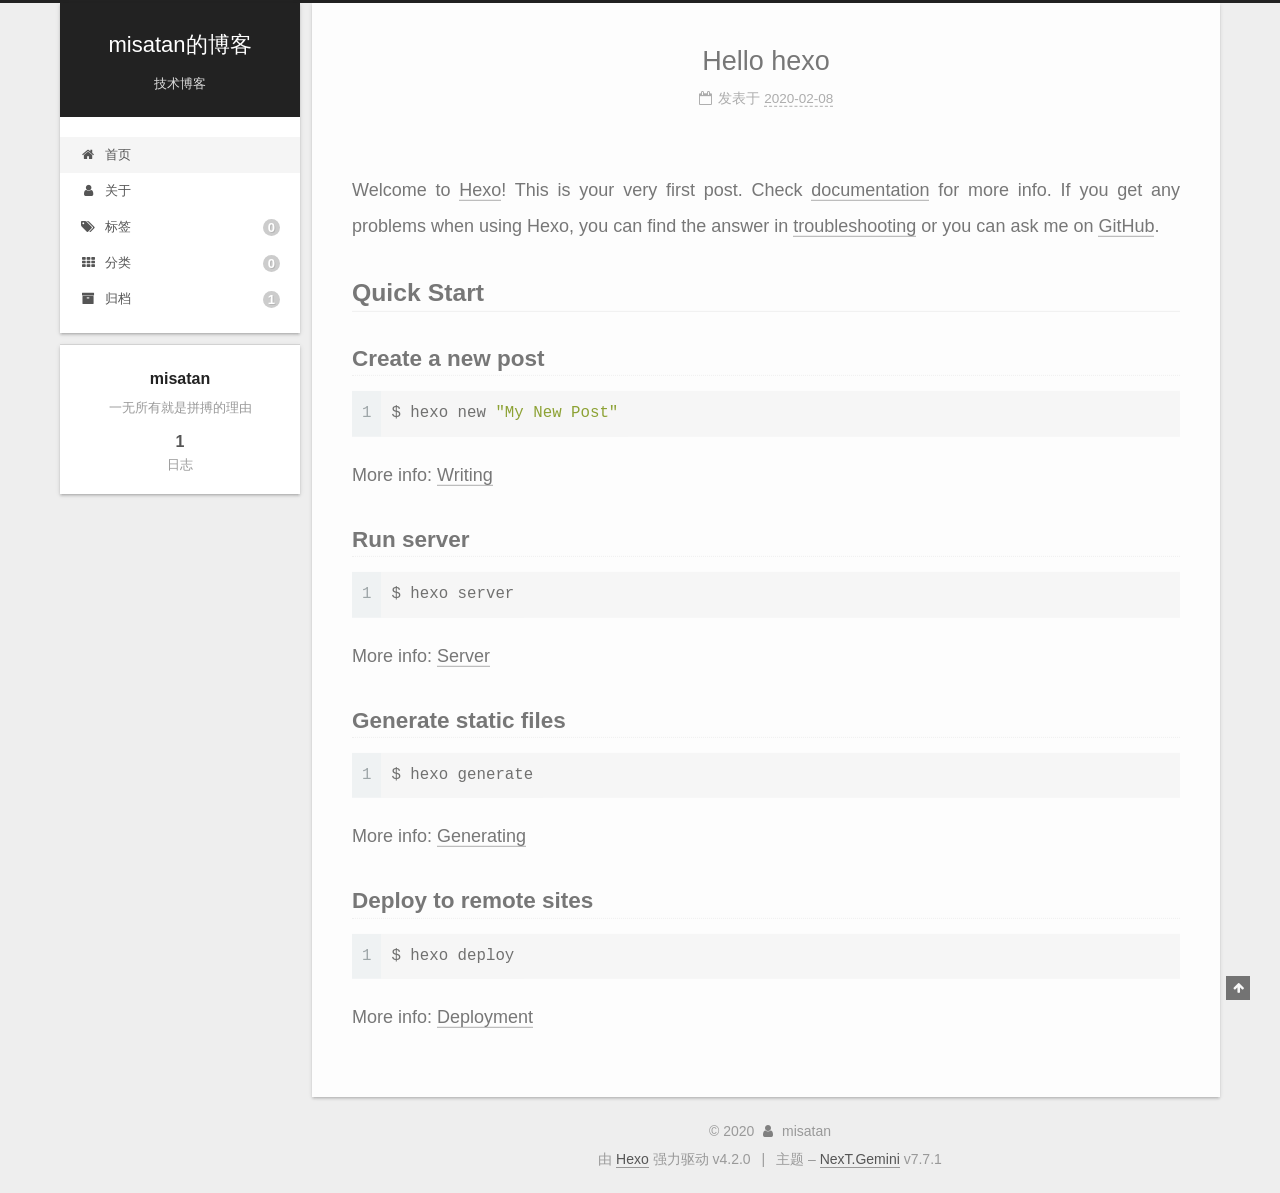
==== index.html @ db8bbcc1 "Site updated: 2020-02-09 14:34:31" ====
<!DOCTYPE html>
<html lang="zh-CN">
<head>
  <meta charset="UTF-8">
<meta name="viewport" content="width=device-width, initial-scale=1, maximum-scale=2">
<meta name="theme-color" content="#222">
<meta name="generator" content="Hexo 4.2.0">
  <link rel="apple-touch-icon" sizes="180x180" href="/images/128%C3%97128.png">
  <link rel="icon" type="image/png" sizes="32x32" href="/images/32x32.png">
  <link rel="icon" type="image/png" sizes="16x16" href="/images/16%C3%9716.png">
  <link rel="mask-icon" href="/images/logo2.svg" color="#222">

<link rel="stylesheet" href="/css/main.css">


<link rel="stylesheet" href="/lib/font-awesome/css/font-awesome.min.css">


<script id="hexo-configurations">
  var NexT = window.NexT || {};
  var CONFIG = {
    hostname: new URL('https://misatan.github.io.git').hostname,
    root: '/',
    scheme: 'Gemini',
    version: '7.7.1',
    exturl: false,
    sidebar: {"position":"left","display":"post","padding":18,"offset":12,"onmobile":false},
    copycode: {"enable":false,"show_result":false,"style":null},
    back2top: {"enable":true,"sidebar":false,"scrollpercent":false},
    bookmark: {"enable":false,"color":"#222","save":"auto"},
    fancybox: false,
    mediumzoom: false,
    lazyload: false,
    pangu: false,
    comments: {"style":"tabs","active":null,"storage":true,"lazyload":false,"nav":null},
    algolia: {
      appID: '',
      apiKey: '',
      indexName: '',
      hits: {"per_page":10},
      labels: {"input_placeholder":"Search for Posts","hits_empty":"We didn't find any results for the search: ${query}","hits_stats":"${hits} results found in ${time} ms"}
    },
    localsearch: {"enable":false,"trigger":"auto","top_n_per_article":1,"unescape":false,"preload":false},
    path: '',
    motion: {"enable":true,"async":false,"transition":{"post_block":"fadeIn","post_header":"slideDownIn","post_body":"slideDownIn","coll_header":"slideLeftIn","sidebar":"slideUpIn"}}
  };
</script>

  <meta name="description" content="一无所有就是拼搏的理由">
<meta property="og:type" content="website">
<meta property="og:title" content="misatan的博客">
<meta property="og:url" content="https://misatan.github.io.git/index.html">
<meta property="og:site_name" content="misatan的博客">
<meta property="og:description" content="一无所有就是拼搏的理由">
<meta property="og:locale" content="zh_CN">
<meta property="article:author" content="misatan">
<meta name="twitter:card" content="summary">

<link rel="canonical" href="https://misatan.github.io.git/">


<script id="page-configurations">
  // https://hexo.io/docs/variables.html
  CONFIG.page = {
    sidebar: "",
    isHome: true,
    isPost: false
  };
</script>

  <title>misatan的博客</title>
  






  <noscript>
  <style>
  .use-motion .brand,
  .use-motion .menu-item,
  .sidebar-inner,
  .use-motion .post-block,
  .use-motion .pagination,
  .use-motion .comments,
  .use-motion .post-header,
  .use-motion .post-body,
  .use-motion .collection-header { opacity: initial; }

  .use-motion .site-title,
  .use-motion .site-subtitle {
    opacity: initial;
    top: initial;
  }

  .use-motion .logo-line-before i { left: initial; }
  .use-motion .logo-line-after i { right: initial; }
  </style>
</noscript>

</head>

<body itemscope itemtype="http://schema.org/WebPage">
  <div class="container use-motion">
    <div class="headband"></div>

    <header class="header" itemscope itemtype="http://schema.org/WPHeader">
      <div class="header-inner"><div class="site-brand-container">
  <div class="site-meta">

    <div>
      <a href="/" class="brand" rel="start">
        <span class="logo-line-before"><i></i></span>
        <span class="site-title">misatan的博客</span>
        <span class="logo-line-after"><i></i></span>
      </a>
    </div>
        <p class="site-subtitle">技术博客</p>
  </div>

  <div class="site-nav-toggle">
    <div class="toggle" aria-label="切换导航栏">
      <span class="toggle-line toggle-line-first"></span>
      <span class="toggle-line toggle-line-middle"></span>
      <span class="toggle-line toggle-line-last"></span>
    </div>
  </div>
</div>


<nav class="site-nav">
  
  <ul id="menu" class="menu">
        <li class="menu-item menu-item-home">

    <a href="/" rel="section"><i class="fa fa-fw fa-home"></i>首页</a>

  </li>
        <li class="menu-item menu-item-about">

    <a href="/about/" rel="section"><i class="fa fa-fw fa-user"></i>关于</a>

  </li>
        <li class="menu-item menu-item-tags">

    <a href="/tags/" rel="section"><i class="fa fa-fw fa-tags"></i>标签<span class="badge">0</span></a>

  </li>
        <li class="menu-item menu-item-categories">

    <a href="/categories/" rel="section"><i class="fa fa-fw fa-th"></i>分类<span class="badge">0</span></a>

  </li>
        <li class="menu-item menu-item-archives">

    <a href="/archives/" rel="section"><i class="fa fa-fw fa-archive"></i>归档<span class="badge">1</span></a>

  </li>
  </ul>

</nav>
</div>
    </header>

    
  <div class="back-to-top">
    <i class="fa fa-arrow-up"></i>
    <span>0%</span>
  </div>


    <main class="main">
      <div class="main-inner">
        <div class="content-wrap">
          

          <div class="content">
            

  <div class="posts-expand">
        
  
  
  <article itemscope itemtype="http://schema.org/Article" class="post-block home" lang="zh-CN">
    <link itemprop="mainEntityOfPage" href="https://misatan.github.io.git/2020/02/08/hello-world/">

    <span hidden itemprop="author" itemscope itemtype="http://schema.org/Person">
      <meta itemprop="image" content="/images/avatar.gif">
      <meta itemprop="name" content="misatan">
      <meta itemprop="description" content="一无所有就是拼搏的理由">
    </span>

    <span hidden itemprop="publisher" itemscope itemtype="http://schema.org/Organization">
      <meta itemprop="name" content="misatan的博客">
    </span>
      <header class="post-header">
        <h1 class="post-title" itemprop="name headline">
          
            <a href="/2020/02/08/hello-world/" class="post-title-link" itemprop="url">Hello hexo</a>
        </h1>

        <div class="post-meta">
            <span class="post-meta-item">
              <span class="post-meta-item-icon">
                <i class="fa fa-calendar-o"></i>
              </span>
              <span class="post-meta-item-text">发表于</span>
              

              <time title="创建时间：2020-02-08 20:17:31 / 修改时间：20:29:58" itemprop="dateCreated datePublished" datetime="2020-02-08T20:17:31+08:00">2020-02-08</time>
            </span>

          

        </div>
      </header>

    
    
    
    <div class="post-body" itemprop="articleBody">

      
          <p>Welcome to <a href="https://hexo.io/" target="_blank" rel="noopener">Hexo</a>! This is your very first post. Check <a href="https://hexo.io/docs/" target="_blank" rel="noopener">documentation</a> for more info. If you get any problems when using Hexo, you can find the answer in <a href="https://hexo.io/docs/troubleshooting.html" target="_blank" rel="noopener">troubleshooting</a> or you can ask me on <a href="https://github.com/hexojs/hexo/issues" target="_blank" rel="noopener">GitHub</a>.</p>
<h2 id="Quick-Start"><a href="#Quick-Start" class="headerlink" title="Quick Start"></a>Quick Start</h2><h3 id="Create-a-new-post"><a href="#Create-a-new-post" class="headerlink" title="Create a new post"></a>Create a new post</h3><figure class="highlight bash"><table><tr><td class="gutter"><pre><span class="line">1</span><br></pre></td><td class="code"><pre><span class="line">$ hexo new <span class="string">"My New Post"</span></span><br></pre></td></tr></table></figure>

<p>More info: <a href="https://hexo.io/docs/writing.html" target="_blank" rel="noopener">Writing</a></p>
<h3 id="Run-server"><a href="#Run-server" class="headerlink" title="Run server"></a>Run server</h3><figure class="highlight bash"><table><tr><td class="gutter"><pre><span class="line">1</span><br></pre></td><td class="code"><pre><span class="line">$ hexo server</span><br></pre></td></tr></table></figure>

<p>More info: <a href="https://hexo.io/docs/server.html" target="_blank" rel="noopener">Server</a></p>
<h3 id="Generate-static-files"><a href="#Generate-static-files" class="headerlink" title="Generate static files"></a>Generate static files</h3><figure class="highlight bash"><table><tr><td class="gutter"><pre><span class="line">1</span><br></pre></td><td class="code"><pre><span class="line">$ hexo generate</span><br></pre></td></tr></table></figure>

<p>More info: <a href="https://hexo.io/docs/generating.html" target="_blank" rel="noopener">Generating</a></p>
<h3 id="Deploy-to-remote-sites"><a href="#Deploy-to-remote-sites" class="headerlink" title="Deploy to remote sites"></a>Deploy to remote sites</h3><figure class="highlight bash"><table><tr><td class="gutter"><pre><span class="line">1</span><br></pre></td><td class="code"><pre><span class="line">$ hexo deploy</span><br></pre></td></tr></table></figure>

<p>More info: <a href="https://hexo.io/docs/one-command-deployment.html" target="_blank" rel="noopener">Deployment</a></p>

      
    </div>

    
    
    
      <footer class="post-footer">
        <div class="post-eof"></div>
      </footer>
  </article>
  
  
  

  </div>

  



          </div>
          

<script>
  window.addEventListener('tabs:register', () => {
    let activeClass = CONFIG.comments.activeClass;
    if (CONFIG.comments.storage) {
      activeClass = localStorage.getItem('comments_active') || activeClass;
    }
    if (activeClass) {
      let activeTab = document.querySelector(`a[href="#comment-${activeClass}"]`);
      if (activeTab) {
        activeTab.click();
      }
    }
  });
  if (CONFIG.comments.storage) {
    window.addEventListener('tabs:click', event => {
      if (!event.target.matches('.tabs-comment .tab-content .tab-pane')) return;
      let commentClass = event.target.classList[1];
      localStorage.setItem('comments_active', commentClass);
    });
  }
</script>

        </div>
          
  
  <div class="toggle sidebar-toggle">
    <span class="toggle-line toggle-line-first"></span>
    <span class="toggle-line toggle-line-middle"></span>
    <span class="toggle-line toggle-line-last"></span>
  </div>

  <aside class="sidebar">
    <div class="sidebar-inner">

      <ul class="sidebar-nav motion-element">
        <li class="sidebar-nav-toc">
          文章目录
        </li>
        <li class="sidebar-nav-overview">
          站点概览
        </li>
      </ul>

      <!--noindex-->
      <div class="post-toc-wrap sidebar-panel">
      </div>
      <!--/noindex-->

      <div class="site-overview-wrap sidebar-panel">
        <div class="site-author motion-element" itemprop="author" itemscope itemtype="http://schema.org/Person">
  <p class="site-author-name" itemprop="name">misatan</p>
  <div class="site-description" itemprop="description">一无所有就是拼搏的理由</div>
</div>
<div class="site-state-wrap motion-element">
  <nav class="site-state">
      <div class="site-state-item site-state-posts">
          <a href="/archives/">
        
          <span class="site-state-item-count">1</span>
          <span class="site-state-item-name">日志</span>
        </a>
      </div>
  </nav>
</div>



      </div>

    </div>
  </aside>
  <div id="sidebar-dimmer"></div>


      </div>
    </main>

    <footer class="footer">
      <div class="footer-inner">
        

<div class="copyright">
  
  &copy; 
  <span itemprop="copyrightYear">2020</span>
  <span class="with-love">
    <i class="fa fa-user"></i>
  </span>
  <span class="author" itemprop="copyrightHolder">misatan</span>
</div>
  <div class="powered-by">由 <a href="https://hexo.io/" class="theme-link" rel="noopener" target="_blank">Hexo</a> 强力驱动 v4.2.0
  </div>
  <span class="post-meta-divider">|</span>
  <div class="theme-info">主题 – <a href="https://theme-next.org/" class="theme-link" rel="noopener" target="_blank">NexT.Gemini</a> v7.7.1
  </div>

        








      </div>
    </footer>
  </div>

  
  <script src="/lib/anime.min.js"></script>
  <script src="/lib/velocity/velocity.min.js"></script>
  <script src="/lib/velocity/velocity.ui.min.js"></script>

<script src="/js/utils.js"></script>

<script src="/js/motion.js"></script>


<script src="/js/schemes/pisces.js"></script>


<script src="/js/next-boot.js"></script>




  















  

  

  <script type="text/javascript" src="/js/love.js"></script>
</body>
</html>
---- css/main.css ----
html {
  line-height: 1.15; /* 1 */
  -webkit-text-size-adjust: 100%; /* 2 */
}
body {
  margin: 0;
}
main {
  display: block;
}
h1 {
  font-size: 2em;
  margin: 0.67em 0;
}
hr {
  box-sizing: content-box; /* 1 */
  height: 0; /* 1 */
  overflow: visible; /* 2 */
}
pre {
  font-family: monospace, monospace; /* 1 */
  font-size: 1em; /* 2 */
}
a {
  background: transparent;
}
abbr[title] {
  border-bottom: none; /* 1 */
  text-decoration: underline; /* 2 */
  text-decoration: underline dotted; /* 2 */
}
b,
strong {
  font-weight: bolder;
}
code,
kbd,
samp {
  font-family: monospace, monospace; /* 1 */
  font-size: 1em; /* 2 */
}
small {
  font-size: 80%;
}
sub,
sup {
  font-size: 75%;
  line-height: 0;
  position: relative;
  vertical-align: baseline;
}
sub {
  bottom: -0.25em;
}
sup {
  top: -0.5em;
}
img {
  border-style: none;
}
button,
input,
optgroup,
select,
textarea {
  font-family: inherit; /* 1 */
  font-size: 100%; /* 1 */
  line-height: 1.15; /* 1 */
  margin: 0; /* 2 */
}
button,
input {
/* 1 */
  overflow: visible;
}
button,
select {
/* 1 */
  text-transform: none;
}
button,
[type='button'],
[type='reset'],
[type='submit'] {
  -webkit-appearance: button;
}
button::-moz-focus-inner,
[type='button']::-moz-focus-inner,
[type='reset']::-moz-focus-inner,
[type='submit']::-moz-focus-inner {
  border-style: none;
  padding: 0;
}
button:-moz-focusring,
[type='button']:-moz-focusring,
[type='reset']:-moz-focusring,
[type='submit']:-moz-focusring {
  outline: 1px dotted ButtonText;
}
fieldset {
  padding: 0.35em 0.75em 0.625em;
}
legend {
  box-sizing: border-box; /* 1 */
  color: inherit; /* 2 */
  display: table; /* 1 */
  max-width: 100%; /* 1 */
  padding: 0; /* 3 */
  white-space: normal; /* 1 */
}
progress {
  vertical-align: baseline;
}
textarea {
  overflow: auto;
}
[type='checkbox'],
[type='radio'] {
  box-sizing: border-box; /* 1 */
  padding: 0; /* 2 */
}
[type='number']::-webkit-inner-spin-button,
[type='number']::-webkit-outer-spin-button {
  height: auto;
}
[type='search'] {
  outline-offset: -2px; /* 2 */
  -webkit-appearance: textfield; /* 1 */
}
[type='search']::-webkit-search-decoration {
  -webkit-appearance: none;
}
::-webkit-file-upload-button {
  font: inherit; /* 2 */
  -webkit-appearance: button; /* 1 */
}
details {
  display: block;
}
summary {
  display: list-item;
}
template {
  display: none;
}
[hidden] {
  display: none;
}
::selection {
  background: #262a30;
  color: #fff;
}
html,
body {
  height: 100%;
}
body {
  background: #eee;
  color: #555;
  font-family: 'Lato', "PingFang SC", "Microsoft YaHei", sans-serif;
  font-size: 1em;
  line-height: 2;
}
@media (max-width: 991px) {
  body {
    padding-left: 0 !important;
    padding-right: 0 !important;
  }
}
h1,
h2,
h3,
h4,
h5,
h6 {
  font-family: 'Lato', "PingFang SC", "Microsoft YaHei", sans-serif;
  font-weight: bold;
  line-height: 1.5;
  margin: 20px 0 15px;
}
h1 {
  font-size: 1.5em;
}
h2 {
  font-size: 1.375em;
}
h3 {
  font-size: 1.25em;
}
h4 {
  font-size: 1.125em;
}
h5 {
  font-size: 1em;
}
h6 {
  font-size: 0.875em;
}
p {
  margin: 0 0 20px 0;
}
a,
span.exturl {
  border-bottom: 1px solid #999;
  color: #555;
  outline: 0;
  text-decoration: none;
  overflow-wrap: break-word;
  word-wrap: break-word;
  cursor: pointer;
}
a:hover,
span.exturl:hover {
  border-bottom-color: #222;
  color: #222;
}
iframe,
img,
video {
  display: block;
  margin-left: auto;
  margin-right: auto;
  max-width: 100%;
}
hr {
  background-color: #ddd;
  background-image: repeating-linear-gradient(-45deg, #fff, #fff 4px, transparent 4px, transparent 8px);
  border: 0;
  height: 3px;
  margin: 40px 0;
}
blockquote {
  border-left: 4px solid #ddd;
  color: #666;
  margin: 0;
  padding: 0 15px;
}
blockquote cite::before {
  content: '-';
  padding: 0 5px;
}
dt {
  font-weight: 700;
}
dd {
  margin: 0;
  padding: 0;
}
kbd {
  background-color: #f5f5f5;
  background-image: linear-gradient(#eee, #fff, #eee);
  border: 1px solid #ccc;
  border-radius: 0.2em;
  box-shadow: 0.1em 0.1em 0.2em rgba(0,0,0,0.1);
  font-family: inherit;
  padding: 0.1em 0.3em;
  white-space: nowrap;
}
.table-container {
  overflow: auto;
}
table {
  border-collapse: collapse;
  border-spacing: 0;
  font-size: 0.875em;
  margin: 0 0 20px 0;
  width: 100%;
}
tbody tr:nth-of-type(odd) {
  background: #f9f9f9;
}
tbody tr:hover {
  background: #f5f5f5;
}
caption,
th,
td {
  font-weight: normal;
  padding: 8px;
  text-align: left;
  vertical-align: middle;
}
th,
td {
  border: 1px solid #ddd;
  border-bottom: 3px solid #ddd;
}
th {
  font-weight: 700;
  padding-bottom: 10px;
}
td {
  border-bottom-width: 1px;
}
.btn {
  background: #fff;
  border: 2px solid #555;
  border-radius: 2px;
  color: #555;
  display: inline-block;
  font-size: 0.875em;
  line-height: 2;
  padding: 0 20px;
  text-decoration: none;
  transition-property: background-color;
  transition-delay: 0s;
  transition-duration: 0.2s;
  transition-timing-function: ease-in-out;
}
.btn:hover {
  background: #222;
  border-color: #222;
  color: #fff;
}
.btn + .btn {
  margin: 0 0 8px 8px;
}
.btn .fa-fw {
  text-align: left;
  width: 1.285714285714286em;
}
.toggle {
  line-height: 0;
}
.toggle .toggle-line {
  background: #fff;
  display: inline-block;
  height: 2px;
  left: 0;
  position: relative;
  top: 0;
  transition: all 0.4s;
  vertical-align: top;
  width: 100%;
}
.toggle .toggle-line:not(:first-child) {
  margin-top: 3px;
}
.toggle.toggle-arrow .toggle-line-first {
  left: 50%;
  top: 2px;
  transform: rotate(45deg);
  width: 50%;
}
.toggle.toggle-arrow .toggle-line-middle {
  left: 2px;
  width: 90%;
}
.toggle.toggle-arrow .toggle-line-last {
  left: 50%;
  top: -2px;
  transform: rotate(-45deg);
  width: 50%;
}
.toggle.toggle-close .toggle-line-first {
  transform: rotate(-45deg);
  top: 5px;
}
.toggle.toggle-close .toggle-line-middle {
  opacity: 0;
}
.toggle.toggle-close .toggle-line-last {
  transform: rotate(45deg);
  top: -5px;
}
.highlight,
pre {
  background: #f7f7f7;
  color: #4d4d4c;
  line-height: 1.6;
  margin: 0 auto 20px;
}
pre,
code {
  font-family: consolas, Menlo, monospace, "PingFang SC", "Microsoft YaHei";
}
code {
  background: #eee;
  border-radius: 3px;
  color: #555;
  padding: 2px 4px;
  overflow-wrap: break-word;
  word-wrap: break-word;
}
.highlight *::selection {
  background: #d6d6d6;
}
.highlight pre {
  border: 0;
  margin: 0;
  padding: 10px 0;
}
.highlight table {
  border: 0;
  margin: 0;
  width: auto;
}
.highlight td {
  border: 0;
  padding: 0;
}
.highlight figcaption {
  background: #eee;
  color: #4d4d4c;
  font-size: 0.875em;
  line-height: 1.2;
  padding: 0.5em;
}
.highlight figcaption::before,
.highlight figcaption::after {
  content: ' ';
  display: table;
}
.highlight figcaption::after {
  clear: both;
}
.highlight figcaption a {
  color: #4d4d4c;
  float: right;
}
.highlight figcaption a:hover {
  border-bottom-color: #4d4d4c;
}
.highlight .gutter {
  -moz-user-select: none;
  -ms-user-select: none;
  -webkit-user-select: none;
  user-select: none;
}
.highlight .gutter pre {
  background: #eff2f3;
  color: #869194;
  padding-left: 10px;
  padding-right: 10px;
  text-align: right;
}
.highlight .code pre {
  background: #f7f7f7;
  padding-left: 10px;
  width: 100%;
}
.gist table {
  width: auto;
}
.gist table td {
  border: 0;
}
pre {
  overflow: auto;
  padding: 10px;
}
pre code {
  background: none;
  color: #4d4d4c;
  font-size: 0.875em;
  padding: 0;
  text-shadow: none;
}
pre .deletion {
  background: #fdd;
}
pre .addition {
  background: #dfd;
}
pre .meta {
  color: #eab700;
  -moz-user-select: none;
  -ms-user-select: none;
  -webkit-user-select: none;
  user-select: none;
}
pre .comment {
  color: #8e908c;
}
pre .variable,
pre .attribute,
pre .tag,
pre .name,
pre .regexp,
pre .ruby .constant,
pre .xml .tag .title,
pre .xml .pi,
pre .xml .doctype,
pre .html .doctype,
pre .css .id,
pre .css .class,
pre .css .pseudo {
  color: #c82829;
}
pre .number,
pre .preprocessor,
pre .built_in,
pre .builtin-name,
pre .literal,
pre .params,
pre .constant,
pre .command {
  color: #f5871f;
}
pre .ruby .class .title,
pre .css .rules .attribute,
pre .string,
pre .symbol,
pre .value,
pre .inheritance,
pre .header,
pre .ruby .symbol,
pre .xml .cdata,
pre .special,
pre .formula {
  color: #718c00;
}
pre .title,
pre .css .hexcolor {
  color: #3e999f;
}
pre .function,
pre .python .decorator,
pre .python .title,
pre .ruby .function .title,
pre .ruby .title .keyword,
pre .perl .sub,
pre .javascript .title,
pre .coffeescript .title {
  color: #4271ae;
}
pre .keyword,
pre .javascript .function {
  color: #8959a8;
}
.blockquote-center {
  border-left: none;
  margin: 40px 0;
  padding: 0;
  position: relative;
  text-align: center;
}
.blockquote-center::before,
.blockquote-center::after {
  background-repeat: no-repeat;
  background-size: 22px 22px;
  content: ' ';
  display: block;
  height: 24px;
  opacity: 0.2;
  position: absolute;
  width: 100%;
}
.blockquote-center::before {
  background-image: url("../images/quote-l.svg");
  background-position: 0 -6px;
  border-top: 1px solid #ccc;
  top: -20px;
}
.blockquote-center::after {
  background-image: url("../images/quote-r.svg");
  background-position: 100% 8px;
  border-bottom: 1px solid #ccc;
  bottom: -20px;
}
.blockquote-center p,
.blockquote-center div {
  text-align: center;
}
.post-body .group-picture img {
  margin: 0 auto;
  padding: 0 3px;
}
.group-picture-row {
  margin-bottom: 6px;
  overflow: hidden;
}
.group-picture-column {
  float: left;
  margin-bottom: 10px;
}
.post-body .label {
  display: inline;
  padding: 0 2px;
}
.post-body .label.default {
  background: #f0f0f0;
}
.post-body .label.primary {
  background: #efe6f7;
}
.post-body .label.info {
  background: #e5f2f8;
}
.post-body .label.success {
  background: #e7f4e9;
}
.post-body .label.warning {
  background: #fcf6e1;
}
.post-body .label.danger {
  background: #fae8eb;
}
.post-body .tabs {
  margin-bottom: 20px;
}
.post-body .tabs,
.tabs-comment {
  display: block;
  padding-top: 10px;
  position: relative;
}
.post-body .tabs ul.nav-tabs,
.tabs-comment ul.nav-tabs {
  display: flex;
  flex-wrap: wrap;
  margin: 0;
  margin-bottom: -1px;
  padding: 0;
}
@media (max-width: 413px) {
  .post-body .tabs ul.nav-tabs,
  .tabs-comment ul.nav-tabs {
    display: block;
    margin-bottom: 5px;
  }
}
.post-body .tabs ul.nav-tabs li.tab,
.tabs-comment ul.nav-tabs li.tab {
  background: #fff;
  border-bottom: 1px solid #ddd;
  border-left: 1px solid transparent;
  border-right: 1px solid transparent;
  border-top: 3px solid transparent;
  flex-grow: 1;
  list-style-type: none;
  border-radius: 0 0 0 0;
}
@media (max-width: 413px) {
  .post-body .tabs ul.nav-tabs li.tab,
  .tabs-comment ul.nav-tabs li.tab {
    border-bottom: 1px solid transparent;
    border-left: 3px solid transparent;
    border-right: 1px solid transparent;
    border-top: 1px solid transparent;
  }
}
@media (max-width: 413px) {
  .post-body .tabs ul.nav-tabs li.tab,
  .tabs-comment ul.nav-tabs li.tab {
    border-radius: 0;
  }
}
.post-body .tabs ul.nav-tabs li.tab a,
.tabs-comment ul.nav-tabs li.tab a {
  border-bottom: initial;
  display: block;
  line-height: 1.8;
  outline: 0;
  padding: 0.25em 0.75em;
  text-align: center;
  transition-delay: 0s;
  transition-duration: 0.2s;
  transition-timing-function: ease-out;
}
.post-body .tabs ul.nav-tabs li.tab a i,
.tabs-comment ul.nav-tabs li.tab a i {
  width: 1.285714285714286em;
}
.post-body .tabs ul.nav-tabs li.tab.active,
.tabs-comment ul.nav-tabs li.tab.active {
  border-bottom: 1px solid transparent;
  border-left: 1px solid #ddd;
  border-right: 1px solid #ddd;
  border-top: 3px solid #fc6423;
}
@media (max-width: 413px) {
  .post-body .tabs ul.nav-tabs li.tab.active,
  .tabs-comment ul.nav-tabs li.tab.active {
    border-bottom: 1px solid #ddd;
    border-left: 3px solid #fc6423;
    border-right: 1px solid #ddd;
    border-top: 1px solid #ddd;
  }
}
.post-body .tabs ul.nav-tabs li.tab.active a,
.tabs-comment ul.nav-tabs li.tab.active a {
  color: #555;
  cursor: default;
}
.post-body .tabs .tab-content .tab-pane,
.tabs-comment .tab-content .tab-pane {
  border: 1px solid #ddd;
  padding: 20px 20px 0 20px;
  border-radius: 0;
}
.post-body .tabs .tab-content .tab-pane:not(.active),
.tabs-comment .tab-content .tab-pane:not(.active) {
  display: none;
}
.post-body .tabs .tab-content .tab-pane.active,
.tabs-comment .tab-content .tab-pane.active {
  display: block;
}
.post-body .tabs .tab-content .tab-pane.active:nth-of-type(1),
.tabs-comment .tab-content .tab-pane.active:nth-of-type(1) {
  border-radius: 0 0 0 0;
}
@media (max-width: 413px) {
  .post-body .tabs .tab-content .tab-pane.active:nth-of-type(1),
  .tabs-comment .tab-content .tab-pane.active:nth-of-type(1) {
    border-radius: 0;
  }
}
.post-body .note {
  border-radius: 3px;
  margin-bottom: 20px;
  padding: 15px;
  position: relative;
  border: 1px solid #eee;
  border-left-width: 5px;
}
.post-body .note h2,
.post-body .note h3,
.post-body .note h4,
.post-body .note h5,
.post-body .note h6 {
  margin-top: 0;
  border-bottom: initial;
  margin-bottom: 0;
  padding-top: 0;
}
.post-body .note p:first-child,
.post-body .note ul:first-child,
.post-body .note ol:first-child,
.post-body .note table:first-child,
.post-body .note pre:first-child,
.post-body .note blockquote:first-child,
.post-body .note img:first-child {
  margin-top: 0;
}
.post-body .note p:last-child,
.post-body .note ul:last-child,
.post-body .note ol:last-child,
.post-body .note table:last-child,
.post-body .note pre:last-child,
.post-body .note blockquote:last-child,
.post-body .note img:last-child {
  margin-bottom: 0;
}
.post-body .note.default {
  border-left-color: #777;
}
.post-body .note.default h2,
.post-body .note.default h3,
.post-body .note.default h4,
.post-body .note.default h5,
.post-body .note.default h6 {
  color: #777;
}
.post-body .note.primary {
  border-left-color: #6f42c1;
}
.post-body .note.primary h2,
.post-body .note.primary h3,
.post-body .note.primary h4,
.post-body .note.primary h5,
.post-body .note.primary h6 {
  color: #6f42c1;
}
.post-body .note.info {
  border-left-color: #428bca;
}
.post-body .note.info h2,
.post-body .note.info h3,
.post-body .note.info h4,
.post-body .note.info h5,
.post-body .note.info h6 {
  color: #428bca;
}
.post-body .note.success {
  border-left-color: #5cb85c;
}
.post-body .note.success h2,
.post-body .note.success h3,
.post-body .note.success h4,
.post-body .note.success h5,
.post-body .note.success h6 {
  color: #5cb85c;
}
.post-body .note.warning {
  border-left-color: #f0ad4e;
}
.post-body .note.warning h2,
.post-body .note.warning h3,
.post-body .note.warning h4,
.post-body .note.warning h5,
.post-body .note.warning h6 {
  color: #f0ad4e;
}
.post-body .note.danger {
  border-left-color: #d9534f;
}
.post-body .note.danger h2,
.post-body .note.danger h3,
.post-body .note.danger h4,
.post-body .note.danger h5,
.post-body .note.danger h6 {
  color: #d9534f;
}
.pagination .prev,
.pagination .next,
.pagination .page-number,
.pagination .space {
  display: inline-block;
  margin: 0 10px;
  padding: 0 11px;
  position: relative;
  top: -1px;
}
@media (max-width: 767px) {
  .pagination .prev,
  .pagination .next,
  .pagination .page-number,
  .pagination .space {
    margin: 0 5px;
  }
}
.pagination {
  border-top: 1px solid #eee;
  margin: 120px 0 0;
  text-align: center;
}
.pagination .prev,
.pagination .next,
.pagination .page-number {
  border-bottom: 0;
  border-top: 1px solid #eee;
  transition-property: border-color;
  transition-delay: 0s;
  transition-duration: 0.2s;
  transition-timing-function: ease-in-out;
}
.pagination .prev:hover,
.pagination .next:hover,
.pagination .page-number:hover {
  border-top-color: #222;
}
.pagination .space {
  margin: 0;
  padding: 0;
}
.pagination .prev {
  margin-left: 0;
}
.pagination .next {
  margin-right: 0;
}
.pagination .page-number.current {
  background: #ccc;
  border-top-color: #ccc;
  color: #fff;
}
@media (max-width: 767px) {
  .pagination {
    border-top: none;
  }
  .pagination .prev,
  .pagination .next,
  .pagination .page-number {
    border-bottom: 1px solid #eee;
    border-top: 0;
    margin-bottom: 10px;
    padding: 0 10px;
  }
  .pagination .prev:hover,
  .pagination .next:hover,
  .pagination .page-number:hover {
    border-bottom-color: #222;
  }
}
.comments {
  margin: 60px 20px 0;
  overflow: hidden;
}
.comment-button-group {
  display: flex;
  flex-wrap: wrap-reverse;
  justify-content: center;
  margin: 1em 0;
}
.comment-button-group .comment-button {
  margin: 0.1em 0.2em;
}
.comment-button-group .comment-button.active {
  background: #222;
  border-color: #222;
  color: #fff;
}
.comment-position {
  display: none;
}
.comment-position.active {
  display: block;
}
.tabs-comment {
  background: #fff;
  margin-top: 4em;
  padding-top: 0;
}
.tabs-comment .comments {
  border: 0;
  box-shadow: none;
  margin-top: 0;
  padding-top: 0;
}
.container {
  min-height: 100%;
  position: relative;
}
.main-inner {
  margin: 0 auto;
  width: calc(100% - 20px);
}
@media (min-width: 1200px) {
  .main-inner {
    width: 1160px;
  }
}
@media (min-width: 1600px) {
  .main-inner {
    width: 73%;
  }
}
.header {
  background: transparent;
}
.header-inner {
  margin: 0 auto;
  position: relative;
  width: calc(100% - 20px);
}
@media (min-width: 1200px) {
  .header-inner {
    width: 1160px;
  }
}
@media (min-width: 1600px) {
  .header-inner {
    width: 73%;
  }
}
.headband {
  background: #222;
  height: 3px;
}
.site-meta {
  margin: 0;
  text-align: center;
}
@media (max-width: 767px) {
  .site-meta {
    text-align: center;
  }
}
.brand {
  background: #222;
  border-bottom: none;
  color: #fff;
  display: inline-block;
  line-height: 1.375em;
  padding: 0 40px;
  position: relative;
}
.brand:hover {
  color: #fff;
}
.site-title {
  display: inline-block;
  font-family: 'Lato', "PingFang SC", "Microsoft YaHei", sans-serif;
  font-size: 1.375em;
  font-weight: normal;
  line-height: 1.5;
  vertical-align: top;
}
.site-subtitle {
  color: #ddd;
  font-size: 0.8125em;
  margin-top: 10px;
}
.use-motion .brand {
  opacity: 0;
}
.use-motion .site-title,
.use-motion .site-subtitle,
.use-motion .custom-logo-image {
  opacity: 0;
  position: relative;
  top: -10px;
}
.site-nav-toggle {
  display: none;
  left: 10px;
  position: absolute;
}
@media (max-width: 767px) {
  .site-nav-toggle {
    display: block;
  }
}
.site-nav-toggle .toggle {
  background: transparent;
  border: 0;
  margin-top: 2px;
  padding: 10px;
  width: 22px;
}
.site-nav-toggle .toggle .toggle-line {
  background: #555;
  border-radius: 1px;
}
.site-nav {
  display: block;
}
@media (max-width: 767px) {
  .site-nav {
    clear: both;
    display: none;
  }
}
.site-nav.site-nav-on {
  display: block;
}
.menu {
  margin-top: 20px;
  padding-left: 0;
  text-align: center;
}
.menu-item {
  display: inline-block;
  list-style: none;
  margin: 0 10px;
}
@media (max-width: 767px) {
  .menu-item {
    margin-top: 10px;
  }
}
.menu-item a,
.menu-item span.exturl {
  border-bottom: 0;
  display: block;
  font-size: 0.8125em;
  transition-property: border-color;
  transition-delay: 0s;
  transition-duration: 0.2s;
  transition-timing-function: ease-in-out;
}
@media (hover: none) {
  .menu-item a:hover,
  .menu-item span.exturl:hover {
    border-bottom-color: transparent !important;
  }
}
.menu-item .fa {
  margin-right: 8px;
}
.menu-item .badge {
  display: inline-block;
  font-weight: 700;
  line-height: 1;
  margin-left: 0.35em;
  margin-top: 0.35em;
  text-align: center;
  white-space: nowrap;
}
@media (max-width: 767px) {
  .menu-item .badge {
    float: right;
    margin-left: 0;
  }
}
.use-motion .menu-item {
  opacity: 0;
}
.sidebar {
  background: #222;
  bottom: 0;
  box-shadow: inset 0 2px 6px #000;
  position: fixed;
  top: 0;
}
.sidebar a,
.sidebar span.exturl {
  border-bottom-color: #555;
  color: #999;
}
.sidebar a:hover,
.sidebar span.exturl:hover {
  border-bottom-color: #eee;
  color: #eee;
}
@media (max-width: 991px) {
  .sidebar {
    display: none;
  }
}
.sidebar-inner {
  color: #999;
  padding: 18px 10px;
  text-align: center;
}
.cc-license {
  margin-top: 10px;
  text-align: center;
}
.cc-license .cc-opacity {
  border-bottom: none;
  opacity: 0.7;
}
.cc-license .cc-opacity:hover {
  opacity: 0.9;
}
.cc-license img {
  display: inline-block;
}
.site-author-image {
  border: 1px solid #eee;
  display: block;
  height: auto;
  margin: 0 auto;
  max-width: 120px;
  padding: 2px;
}
.site-author-name {
  color: #222;
  font-weight: 600;
  margin: 0;
  text-align: center;
}
.site-description {
  color: #999;
  font-size: 0.8125em;
  margin-top: 0;
  text-align: center;
}
.links-of-author {
  margin-top: 15px;
}
.links-of-author a,
.links-of-author span.exturl {
  border-bottom-color: #555;
  display: inline-block;
  font-size: 0.8125em;
  margin-bottom: 10px;
  margin-right: 10px;
  vertical-align: middle;
}
.links-of-author a::before,
.links-of-author span.exturl::before {
  background: #fa18ff;
  border-radius: 50%;
  content: ' ';
  display: inline-block;
  height: 4px;
  margin-right: 3px;
  vertical-align: middle;
  width: 4px;
}
.sidebar-button {
  margin-top: 15px;
}
.sidebar-button a {
  border: 1px solid #fc6423;
  border-radius: 4px;
  color: #fc6423;
  display: inline-block;
  padding: 0 15px;
}
.sidebar-button a .fa {
  margin-right: 5px;
}
.sidebar-button a:hover {
  background: #fc6423;
  border: 1px solid #fc6423;
  color: #fff;
}
.sidebar-button a:hover .fa {
  color: #fff;
}
.links-of-blogroll {
  font-size: 0.8125em;
  margin-top: 10px;
}
.links-of-blogroll-title {
  font-size: 0.875em;
  font-weight: 600;
  margin-top: 0;
}
.links-of-blogroll-list {
  list-style: none;
  margin: 0;
  padding: 0;
}
.links-of-blogroll-item {
  padding: 2px 10px;
}
.links-of-blogroll-item a,
.links-of-blogroll-item span.exturl {
  box-sizing: border-box;
  display: inline-block;
  max-width: 280px;
  overflow: hidden;
  text-overflow: ellipsis;
  white-space: nowrap;
}
#sidebar-dimmer {
  display: none;
}
@media (max-width: 767px) {
  #sidebar-dimmer {
    background: #000;
    display: block;
    height: 100%;
    left: 100%;
    opacity: 0;
    position: fixed;
    top: 0;
    width: 100%;
    z-index: 1100;
  }
  .sidebar-active + #sidebar-dimmer {
    opacity: 0.7;
    transform: translateX(-100%);
    transition: opacity 0.5s;
  }
}
.sidebar-nav {
  margin: 0;
  padding-bottom: 20px;
  padding-left: 0;
}
.sidebar-nav li {
  border-bottom: 1px solid transparent;
  color: #555;
  cursor: pointer;
  display: inline-block;
  font-size: 0.875em;
}
.sidebar-nav li.sidebar-nav-overview {
  margin-left: 10px;
}
.sidebar-nav li:hover {
  color: #fc6423;
}
.sidebar-nav .sidebar-nav-active {
  border-bottom-color: #fc6423;
  color: #fc6423;
}
.sidebar-nav .sidebar-nav-active:hover {
  color: #fc6423;
}
.sidebar-panel {
  display: none;
  overflow-x: hidden;
  overflow-y: auto;
}
.sidebar-panel-active {
  display: block;
}
.sidebar-toggle {
  background: #222;
  bottom: 45px;
  cursor: pointer;
  height: 14px;
  left: 30px;
  padding: 5px;
  position: fixed;
  width: 14px;
  z-index: 1300;
}
@media (max-width: 991px) {
  .sidebar-toggle {
    left: 20px;
    opacity: 0.8;
    display: none;
  }
}
.sidebar-toggle:hover .toggle-line {
  background: #fc6423;
}
.post-toc {
  font-size: 0.875em;
}
.post-toc ol {
  list-style: none;
  margin: 0;
  padding: 0 2px 5px 10px;
  text-align: left;
}
.post-toc ol > ol {
  padding-left: 0;
}
.post-toc ol a {
  border-bottom-color: #ccc;
  color: #666;
  transition-property: all;
  transition-delay: 0s;
  transition-duration: 0.2s;
  transition-timing-function: ease-in-out;
}
.post-toc ol a:hover {
  border-bottom-color: #000;
  color: #000;
}
.post-toc .nav-item {
  line-height: 1.8;
  overflow: hidden;
  text-overflow: ellipsis;
  white-space: nowrap;
}
.post-toc .nav .nav-child {
  display: none;
}
.post-toc .nav .active > .nav-child {
  display: block;
}
.post-toc .nav .active-current > .nav-child {
  display: block;
}
.post-toc .nav .active-current > .nav-child > .nav-item {
  display: block;
}
.post-toc .nav .active > a {
  border-bottom-color: #fc6423;
  color: #fc6423;
}
.post-toc .nav .active-current > a {
  color: #fc6423;
}
.post-toc .nav .active-current > a:hover {
  color: #fc6423;
}
.site-state {
  display: flex;
  justify-content: center;
  line-height: 1.4;
  margin-top: 10px;
  overflow: hidden;
  text-align: center;
  white-space: nowrap;
}
.site-state-item {
  padding: 0 15px;
}
.site-state-item:not(:first-child) {
  border-left: 1px solid #eee;
}
.site-state-item a {
  border-bottom: none;
}
.site-state-item-count {
  color: inherit;
  display: block;
  font-size: 1em;
  font-weight: 600;
  text-align: center;
}
.site-state-item-name {
  color: #999;
  font-size: 0.8125em;
}
.footer {
  color: #999;
  font-size: 0.875em;
  padding: 20px 0;
}
.footer.footer-fixed {
  bottom: 0;
  left: 0;
  position: absolute;
  right: 0;
}
.footer-inner {
  box-sizing: border-box;
  margin: 0 auto;
  text-align: center;
  width: calc(100% - 20px);
}
@media (min-width: 1200px) {
  .footer-inner {
    width: 1160px;
  }
}
@media (min-width: 1600px) {
  .footer-inner {
    width: 73%;
  }
}
.with-love {
  color: #808080;
  display: inline-block;
  margin: 0 5px;
}
.powered-by,
.theme-info {
  display: inline-block;
}
@-moz-keyframes iconAnimate {
  0%, 100% {
    transform: scale(1);
  }
  10%, 30% {
    transform: scale(0.9);
  }
  20%, 40%, 60%, 80% {
    transform: scale(1.1);
  }
  50%, 70% {
    transform: scale(1.1);
  }
}
@-webkit-keyframes iconAnimate {
  0%, 100% {
    transform: scale(1);
  }
  10%, 30% {
    transform: scale(0.9);
  }
  20%, 40%, 60%, 80% {
    transform: scale(1.1);
  }
  50%, 70% {
    transform: scale(1.1);
  }
}
@-o-keyframes iconAnimate {
  0%, 100% {
    transform: scale(1);
  }
  10%, 30% {
    transform: scale(0.9);
  }
  20%, 40%, 60%, 80% {
    transform: scale(1.1);
  }
  50%, 70% {
    transform: scale(1.1);
  }
}
@keyframes iconAnimate {
  0%, 100% {
    transform: scale(1);
  }
  10%, 30% {
    transform: scale(0.9);
  }
  20%, 40%, 60%, 80% {
    transform: scale(1.1);
  }
  50%, 70% {
    transform: scale(1.1);
  }
}
.back-to-top {
  background: #222;
  bottom: -100px;
  box-sizing: border-box;
  color: #fff;
  cursor: pointer;
  font-size: 12px;
  left: 30px;
  opacity: 0.6;
  padding: 0 6px;
  position: fixed;
  text-align: center;
  transition-property: bottom;
  z-index: 1300;
  transition-delay: 0s;
  transition-duration: 0.2s;
  transition-timing-function: ease-in-out;
  width: 24px;
}
.back-to-top span {
  display: none;
}
.back-to-top:hover {
  color: #fc6423;
}
.back-to-top.back-to-top-on {
  bottom: 30px;
}
@media (max-width: 991px) {
  .back-to-top {
    left: 20px;
    opacity: 0.8;
  }
}
.post-body {
  font-family: 'Lato', "PingFang SC", "Microsoft YaHei", sans-serif;
  overflow-wrap: break-word;
  word-wrap: break-word;
}
@media (min-width: 1200px) {
  .post-body {
    font-size: 1.125em;
  }
}
.post-body span.exturl .fa {
  font-size: 0.875em;
  margin-left: 4px;
}
.post-body .image-caption,
.post-body .figure .caption {
  color: #999;
  font-size: 0.875em;
  font-weight: bold;
  line-height: 1;
  margin: -20px auto 15px;
  text-align: center;
}
.post-sticky-flag {
  display: inline-block;
  transform: rotate(30deg);
}
.post-button {
  margin-top: 40px;
  text-align: center;
}
.use-motion .post-block,
.use-motion .pagination,
.use-motion .comments {
  opacity: 0;
}
.use-motion .post-header {
  opacity: 0;
}
.use-motion .post-body {
  opacity: 0;
}
.use-motion .collection-header {
  opacity: 0;
}
.posts-collapse {
  margin-left: 55px;
  position: relative;
}
@media (max-width: 767px) {
  .posts-collapse {
    margin-left: 20px;
    margin-right: 20px;
  }
}
.posts-collapse .collection-title {
  font-size: 1.125em;
  position: relative;
}
.posts-collapse .collection-title::before {
  background: #999;
  border: 1px solid #fff;
  border-radius: 50%;
  content: ' ';
  height: 10px;
  left: 0;
  margin-left: -6px;
  margin-top: -4px;
  position: absolute;
  top: 50%;
  width: 10px;
}
.posts-collapse .collection-year {
  margin: 60px 0;
  position: relative;
}
.posts-collapse .collection-year::before {
  background: #bbb;
  border-radius: 50%;
  content: ' ';
  height: 8px;
  left: 0;
  margin-left: -4px;
  margin-top: -4px;
  position: absolute;
  top: 50%;
  width: 8px;
}
.posts-collapse .collection-header {
  display: inline-block;
  margin: 0 0 0 20px;
}
.posts-collapse .collection-header small {
  color: #bbb;
  margin-left: 5px;
}
.posts-collapse .post-header {
  border-bottom: 1px dashed #ccc;
  margin: 30px 0;
  padding-left: 15px;
  position: relative;
  transition-property: border;
  transition-delay: 0s;
  transition-duration: 0.2s;
  transition-timing-function: ease-in-out;
}
.posts-collapse .post-header::before {
  background: #bbb;
  border: 1px solid #fff;
  border-radius: 50%;
  content: ' ';
  height: 6px;
  left: 0;
  margin-left: -4px;
  position: absolute;
  top: 0.75em;
  transition-property: background;
  width: 6px;
  transition-delay: 0s;
  transition-duration: 0.2s;
  transition-timing-function: ease-in-out;
}
.posts-collapse .post-header:hover {
  border-bottom-color: #666;
}
.posts-collapse .post-header:hover::before {
  background: #222;
}
.posts-collapse .post-meta {
  display: inline;
  font-size: 0.75em;
  margin-right: 10px;
}
.posts-collapse .post-title {
  display: inline;
  font-size: 1em;
  font-weight: normal;
}
.posts-collapse .post-title a,
.posts-collapse .post-title span.exturl {
  border-bottom: none;
  color: #666;
}
.posts-collapse::before {
  background: #f5f5f5;
  content: ' ';
  height: 100%;
  left: 0;
  margin-left: -2px;
  position: absolute;
  top: 1.25em;
  width: 4px;
}
.posts-collapse .fa-external-link {
  font-size: 0.875em;
  margin-left: 5px;
}
.post-eof {
  background: #ccc;
  height: 1px;
  margin: 80px auto 60px;
  text-align: center;
  width: 8%;
}
.post-block:last-child .post-eof {
  display: none;
}
.posts-expand {
  padding-top: 40px;
}
@media (max-width: 767px) {
  .posts-expand {
    margin: 0 20px;
  }
}
@media (min-width: 992px) {
  .post-body {
    text-align: justify;
  }
}
@media (max-width: 991px) {
  .post-body {
    text-align: justify;
  }
}
.post-body h1,
.post-body h2,
.post-body h3,
.post-body h4,
.post-body h5,
.post-body h6 {
  padding-top: 10px;
}
.post-body h1 .header-anchor,
.post-body h2 .header-anchor,
.post-body h3 .header-anchor,
.post-body h4 .header-anchor,
.post-body h5 .header-anchor,
.post-body h6 .header-anchor {
  border-bottom-style: none;
  color: #ccc;
  float: right;
  margin-left: 10px;
  visibility: hidden;
}
.post-body h1 .header-anchor:hover,
.post-body h2 .header-anchor:hover,
.post-body h3 .header-anchor:hover,
.post-body h4 .header-anchor:hover,
.post-body h5 .header-anchor:hover,
.post-body h6 .header-anchor:hover {
  color: inherit;
}
.post-body h1:hover .header-anchor,
.post-body h2:hover .header-anchor,
.post-body h3:hover .header-anchor,
.post-body h4:hover .header-anchor,
.post-body h5:hover .header-anchor,
.post-body h6:hover .header-anchor {
  visibility: visible;
}
.post-body iframe,
.post-body img,
.post-body video {
  margin-bottom: 20px;
}
.post-body .video-container {
  height: 0;
  margin-bottom: 20px;
  overflow: hidden;
  padding-top: 75%;
  position: relative;
  width: 100%;
}
.post-body .video-container iframe,
.post-body .video-container object,
.post-body .video-container embed {
  height: 100%;
  left: 0;
  margin: 0;
  position: absolute;
  top: 0;
  width: 100%;
}
.post-gallery {
  align-items: center;
  display: grid;
  grid-gap: 10px;
  grid-template-columns: 1fr 1fr 1fr;
  margin-bottom: 20px;
}
@media (max-width: 767px) {
  .post-gallery {
    grid-template-columns: 1fr 1fr;
  }
}
.post-gallery a {
  border: 0;
}
.post-gallery img {
  margin: 0;
}
.posts-expand .post-header {
  font-size: 1.125em;
}
.posts-expand .post-title {
  font-weight: 400;
  margin: initial;
  text-align: center;
  overflow-wrap: break-word;
  word-wrap: break-word;
}
.posts-expand .post-title-link {
  border-bottom: none;
  color: #555;
  display: inline-block;
  position: relative;
  vertical-align: top;
}
.posts-expand .post-title-link::before {
  background: #000;
  bottom: 0;
  content: '';
  height: 2px;
  left: 0;
  position: absolute;
  transform: scaleX(0);
  visibility: hidden;
  width: 100%;
  transition-delay: 0s;
  transition-duration: 0.2s;
  transition-timing-function: ease-in-out;
}
.posts-expand .post-title-link:hover::before {
  transform: scaleX(1);
  visibility: visible;
}
.posts-expand .post-title-link .fa {
  font-size: 0.875em;
  margin-left: 5px;
}
.posts-expand .post-meta {
  color: #999;
  font-family: 'Lato', "PingFang SC", "Microsoft YaHei", sans-serif;
  font-size: 0.75em;
  margin: 3px 0 60px 0;
  text-align: center;
}
.posts-expand .post-meta .post-description {
  font-size: 0.875em;
  margin-top: 2px;
}
.posts-expand .post-meta time {
  border-bottom: 1px dashed #999;
  cursor: pointer;
}
.post-meta .post-meta-item + .post-meta-item::before {
  content: '|';
  margin: 0 0.5em;
}
.post-meta-divider {
  margin: 0 0.5em;
}
.post-meta-item-icon {
  margin-right: 3px;
}
@media (max-width: 991px) {
  .post-meta-item-icon {
    display: inline-block;
  }
}
@media (max-width: 991px) {
  .post-meta-item-text {
    display: none;
  }
}
.post-nav {
  border-top: 1px solid #eee;
  display: flex;
  justify-content: space-between;
  margin-top: 15px;
  padding-top: 10px;
}
.post-nav-item {
  flex: 1;
}
.post-nav-item a {
  border-bottom: none;
  display: block;
  font-size: 0.875em;
  line-height: 1.6;
  position: relative;
}
.post-nav-item a:hover {
  border-bottom: none;
  color: #222;
}
.post-nav-item a:active {
  top: 2px;
}
.post-nav-item .fa {
  font-size: 0.75em;
}
.post-nav-item:first-child {
  margin-right: 15px;
}
.post-nav-item:first-child a {
  padding-left: 5px;
}
.post-nav-item:first-child .fa {
  margin-right: 5px;
}
.post-nav-item:last-child {
  margin-left: 15px;
  text-align: right;
}
.post-nav-item:last-child a {
  padding-right: 5px;
}
.post-nav-item:last-child .fa {
  margin-left: 5px;
}
.rtl.post-body p,
.rtl.post-body a,
.rtl.post-body h1,
.rtl.post-body h2,
.rtl.post-body h3,
.rtl.post-body h4,
.rtl.post-body h5,
.rtl.post-body h6,
.rtl.post-body li,
.rtl.post-body ul,
.rtl.post-body ol {
  direction: rtl;
  font-family: UKIJ Ekran;
}
.rtl.post-title {
  font-family: UKIJ Ekran;
}
.post-tags {
  margin-top: 40px;
  text-align: center;
}
.post-tags a {
  display: inline-block;
  font-size: 0.8125em;
}
.post-tags a:not(:last-child) {
  margin-right: 10px;
}
.post-widgets {
  border-top: 1px solid #eee;
  margin-top: 15px;
  text-align: center;
}
.wp_rating {
  height: 20px;
  line-height: 20px;
  margin-top: 10px;
  padding-top: 6px;
  text-align: center;
}
.social-like {
  display: flex;
  font-size: 0.875em;
  justify-content: center;
  text-align: center;
}
.reward-container {
  margin: 20px auto;
  padding: 10px 0;
  text-align: center;
  width: 90%;
}
.reward-container button {
  background: #ff2a2a;
  border: 0;
  border-radius: 5px;
  color: #fff;
  cursor: pointer;
  line-height: 2;
  outline: 0;
  padding: 0 15px;
  vertical-align: text-top;
}
.reward-container button:hover {
  background: #f55;
}
#qr {
  padding-top: 20px;
}
#qr a {
  border: 0;
}
#qr img {
  display: inline-block;
  margin: 0.8em 2em 0 2em;
  max-width: 100%;
  width: 180px;
}
#qr p {
  text-align: center;
}
.category-all-page .category-all-title {
  text-align: center;
}
.category-all-page .category-all {
  margin-top: 20px;
}
.category-all-page .category-list {
  list-style: none;
  margin: 0;
  padding: 0;
}
.category-all-page .category-list-item {
  margin: 5px 10px;
}
.category-all-page .category-list-count {
  color: #bbb;
}
.category-all-page .category-list-count::before {
  content: ' (';
  display: inline;
}
.category-all-page .category-list-count::after {
  content: ') ';
  display: inline;
}
.category-all-page .category-list-child {
  padding-left: 10px;
}
.event-list {
  padding: 0;
}
.event-list hr {
  background: #222;
  margin: 20px 0 45px 0;
}
.event-list hr::after {
  background: #222;
  color: #fff;
  content: 'NOW';
  display: inline-block;
  font-weight: bold;
  padding: 0 5px;
  text-align: right;
}
.event-list .event {
  background: #222;
  margin: 20px 0;
  min-height: 40px;
  padding: 15px 0 15px 10px;
}
.event-list .event .event-summary {
  color: #fff;
  margin: 0;
  padding-bottom: 3px;
}
.event-list .event .event-summary::before {
  animation: dot-flash 1s alternate infinite ease-in-out;
  color: #fff;
  content: '\f111';
  display: inline-block;
  font-family: 'FontAwesome';
  font-size: 10px;
  margin-right: 25px;
  vertical-align: middle;
}
.event-list .event .event-relative-time {
  color: #bbb;
  display: inline-block;
  font-size: 12px;
  font-weight: 400;
  padding-left: 12px;
}
.event-list .event .event-details {
  color: #fff;
  display: block;
  line-height: 18px;
  margin-left: 56px;
  padding-bottom: 6px;
  padding-top: 3px;
  text-indent: -24px;
}
.event-list .event .event-details::before {
  color: #fff;
  display: inline-block;
  font-family: 'FontAwesome';
  margin-right: 9px;
  text-align: center;
  text-indent: 0;
  width: 14px;
}
.event-list .event .event-details.event-location::before {
  content: '\f041';
}
.event-list .event .event-details.event-duration::before {
  content: '\f017';
}
.event-list .event-past {
  background: #f5f5f5;
}
.event-list .event-past .event-summary,
.event-list .event-past .event-details {
  color: #bbb;
  opacity: 0.9;
}
.event-list .event-past .event-summary::before,
.event-list .event-past .event-details::before {
  animation: none;
  color: #bbb;
}
@-moz-keyframes dot-flash {
  from {
    opacity: 1;
    transform: scale(1);
  }
  to {
    opacity: 0;
    transform: scale(0.8);
  }
}
@-webkit-keyframes dot-flash {
  from {
    opacity: 1;
    transform: scale(1);
  }
  to {
    opacity: 0;
    transform: scale(0.8);
  }
}
@-o-keyframes dot-flash {
  from {
    opacity: 1;
    transform: scale(1);
  }
  to {
    opacity: 0;
    transform: scale(0.8);
  }
}
@keyframes dot-flash {
  from {
    opacity: 1;
    transform: scale(1);
  }
  to {
    opacity: 0;
    transform: scale(0.8);
  }
}
ul.breadcrumb {
  font-size: 0.75em;
  list-style: none;
  margin: 1em 0;
  padding: 0 2em;
  text-align: center;
}
ul.breadcrumb li {
  display: inline;
}
ul.breadcrumb li + li::before {
  content: '/\00a0';
  font-weight: normal;
  padding: 0.5em;
}
ul.breadcrumb li + li:last-child {
  font-weight: bold;
}
.tag-cloud {
  text-align: center;
}
.tag-cloud a {
  display: inline-block;
  margin: 10px;
}
.tag-cloud a:hover {
  color: #222 !important;
}
.header {
  margin: 0 auto;
  position: relative;
  width: calc(100% - 20px);
}
@media (min-width: 1200px) {
  .header {
    width: 1160px;
  }
}
@media (min-width: 1600px) {
  .header {
    width: 73%;
  }
}
@media (max-width: 991px) {
  .header {
    width: auto;
  }
}
.header-inner {
  background: #fff;
  border-radius: initial;
  box-shadow: 0 2px 2px 0 rgba(0,0,0,0.12), 0 3px 1px -2px rgba(0,0,0,0.06), 0 1px 5px 0 rgba(0,0,0,0.12);
  overflow: hidden;
  padding: 0;
  position: absolute;
  top: 0;
  width: 240px;
}
@media (min-width: 1200px) {
  .header-inner {
    width: 240px;
  }
}
@media (max-width: 991px) {
  .header-inner {
    border-radius: initial;
    position: relative;
    width: auto;
  }
}
.main-inner {
  align-items: flex-start;
  display: flex;
  justify-content: space-between;
  flex-direction: row-reverse;
}
@media (max-width: 991px) {
  .main-inner {
    width: auto;
  }
}
.content-wrap {
  background: #fff;
  border-radius: initial;
  box-shadow: 0 2px 2px 0 rgba(0,0,0,0.12), 0 3px 1px -2px rgba(0,0,0,0.06), 0 1px 5px 0 rgba(0,0,0,0.12);
  box-sizing: border-box;
  padding: 40px;
  width: calc(100% - 252px);
}
@media (max-width: 991px) {
  .content-wrap {
    border-radius: initial;
    padding: 20px;
    width: 100%;
  }
}
.footer-inner {
  padding-left: 260px;
}
.back-to-top {
  left: auto;
  right: 30px;
}
@media (max-width: 991px) {
  .back-to-top {
    right: 20px;
  }
}
@media (max-width: 991px) {
  .footer-inner {
    padding-left: 0;
    padding-right: 0;
    width: auto;
  }
}
.site-brand-container {
  position: relative;
}
.site-meta {
  background: #222;
  color: #fff;
  padding: 20px 0;
}
@media (max-width: 991px) {
  .site-meta {
    box-shadow: 0 0 16px rgba(0,0,0,0.5);
  }
}
.brand {
  background: none;
  padding: 0;
}
.brand:hover {
  color: #fff;
}
.site-subtitle {
  font-weight: initial;
  margin: 10px 10px 0;
}
.custom-logo-image {
  margin-top: 20px;
}
@media (max-width: 991px) {
  .custom-logo-image {
    display: none;
  }
}
.site-nav-toggle {
  left: 20px;
  top: 50%;
  transform: translateY(-50%);
}
@media (min-width: 768px) and (max-width: 991px) {
  .site-nav-toggle {
    display: block;
  }
}
.site-nav-toggle .toggle .toggle-line {
  background: #fff;
}
@media (min-width: 768px) and (max-width: 991px) {
  .site-nav {
    display: none;
  }
}
.menu-item-active a,
.menu .menu-item a:hover,
.menu .menu-item span.exturl:hover {
  background: #f5f5f5;
}
.menu .menu-item {
  display: block;
  margin: 0;
}
.menu .menu-item a,
.menu .menu-item span.exturl {
  padding: 5px 20px;
  position: relative;
  text-align: left;
  transition-property: background-color;
}
.menu .menu-item .badge {
  background: #ccc;
  border-radius: 10px;
  color: #fff;
  float: right;
  padding: 2px 5px;
  text-shadow: 1px 1px 0 rgba(0,0,0,0.1);
  vertical-align: middle;
}
.sub-menu {
  background: #fff;
  border-bottom: 1px solid #ddd;
  margin: 0;
  padding: 6px 0;
}
.sub-menu .menu-item {
  display: inline-block;
}
.sub-menu .menu-item a,
.sub-menu .menu-item span.exturl {
  margin: 5px 10px;
  padding: initial;
}
.sub-menu .menu-item a:hover,
.sub-menu .menu-item span.exturl:hover {
  background: initial;
  color: #fc6423;
}
.sub-menu .menu-item-active a {
  background: #fff;
  border-bottom-color: #fc6423;
  color: #fc6423;
}
.sub-menu .menu-item-active a:hover {
  background: #fff;
  border-bottom-color: #fc6423;
}
.sidebar {
  background: #eee;
  box-shadow: none;
  margin-top: 100%;
  position: static;
  width: 240px;
}
@media (max-width: 991px) {
  .sidebar {
    display: none;
  }
}
.sidebar a,
.sidebar span.exturl {
  color: #555;
}
.sidebar a:hover,
.sidebar span.exturl:hover {
  border-bottom-color: #222;
  color: #222;
}
.sidebar-toggle {
  display: none;
}
.sidebar-inner {
  background: #fff;
  border-radius: initial;
  box-shadow: 0 2px 2px 0 rgba(0,0,0,0.12), 0 3px 1px -2px rgba(0,0,0,0.06), 0 1px 5px 0 rgba(0,0,0,0.12), 0 -1px 0.5px 0 rgba(0,0,0,0.09);
  box-sizing: border-box;
  color: #555;
  width: 240px;
  opacity: 0;
}
.sidebar-inner.affix {
  position: fixed;
  top: 12px;
}
.sidebar-inner.affix-bottom {
  position: absolute;
}
.site-state-item {
  padding: 0 10px;
}
.sidebar-button {
  border-bottom: 1px dotted #ccc;
  border-top: 1px dotted #ccc;
  margin-top: 10px;
  text-align: center;
}
.sidebar-button a {
  border: 0;
  color: #fc6423;
  display: block;
}
.sidebar-button a:hover {
  background: none;
  border: 0;
  color: #e34603;
}
.sidebar-button a:hover .fa {
  color: #e34603;
}
.links-of-author {
  display: flex;
  flex-wrap: wrap;
  margin-top: 10px;
  justify-content: center;
}
.links-of-author-item {
  margin: 5px 0 0;
  width: 50%;
}
.links-of-author-item a,
.links-of-author-item span.exturl {
  box-sizing: border-box;
  display: inline-block;
  margin-bottom: 0;
  margin-right: 0;
  max-width: 216px;
  overflow: hidden;
  padding: 0 5px;
  text-overflow: ellipsis;
  white-space: nowrap;
}
.links-of-author-item a,
.links-of-author-item span.exturl {
  border-bottom: none;
  display: block;
  text-decoration: none;
}
.links-of-author-item a::before,
.links-of-author-item span.exturl::before {
  display: none;
}
.links-of-author-item a:hover,
.links-of-author-item span.exturl:hover {
  background: #eee;
  border-radius: 4px;
}
.links-of-author-item .fa {
  margin-right: 2px;
}
.links-of-blogroll-item {
  padding: 0;
}
.content-wrap {
  background: initial;
  box-shadow: initial;
  padding: initial;
}
.post-block {
  background: #fff;
  border-radius: initial;
  box-shadow: 0 2px 2px 0 rgba(0,0,0,0.12), 0 3px 1px -2px rgba(0,0,0,0.06), 0 1px 5px 0 rgba(0,0,0,0.12);
  padding: 40px;
}
.post-block + .post-block {
  border-radius: initial;
  box-shadow: 0 2px 2px 0 rgba(0,0,0,0.12), 0 3px 1px -2px rgba(0,0,0,0.06), 0 1px 5px 0 rgba(0,0,0,0.12), 0 -1px 0.5px 0 rgba(0,0,0,0.09);
  margin-top: 12px;
}
.comments {
  background: #fff;
  border-radius: initial;
  box-shadow: 0 2px 2px 0 rgba(0,0,0,0.12), 0 3px 1px -2px rgba(0,0,0,0.06), 0 1px 5px 0 rgba(0,0,0,0.12), 0 -1px 0.5px 0 rgba(0,0,0,0.09);
  margin: auto;
  margin-top: 12px;
  padding: 40px;
}
.tabs-comment {
  margin-top: 1em;
}
.posts-expand {
  padding-top: initial;
}
.post-eof {
  display: none;
}
.pagination {
  background: #fff;
  border-radius: initial;
  border-top: initial;
  box-shadow: 0 2px 2px 0 rgba(0,0,0,0.12), 0 3px 1px -2px rgba(0,0,0,0.06), 0 1px 5px 0 rgba(0,0,0,0.12), 0 -1px 0.5px 0 rgba(0,0,0,0.09);
  margin: 12px 0 0;
  padding: 10px 0 10px;
}
.pagination .prev,
.pagination .next,
.pagination .page-number {
  margin-bottom: initial;
  top: initial;
}
.main {
  padding-bottom: initial;
}
.footer {
  bottom: auto;
}
.sub-menu {
  border-bottom: initial;
  box-shadow: 0 2px 2px 0 rgba(0,0,0,0.12), 0 3px 1px -2px rgba(0,0,0,0.06), 0 1px 5px 0 rgba(0,0,0,0.12);
}
.sub-menu + .content .post-block {
  box-shadow: 0 2px 2px 0 rgba(0,0,0,0.12), 0 3px 1px -2px rgba(0,0,0,0.06), 0 1px 5px 0 rgba(0,0,0,0.12), 0 -1px 0.5px 0 rgba(0,0,0,0.09);
  margin-top: 12px;
}
@media (min-width: 768px) and (max-width: 991px) {
  .sub-menu + .content .post-block {
    margin-top: 10px;
  }
}
@media (max-width: 767px) {
  .sub-menu + .content .post-block {
    margin-top: 8px;
  }
}
.post-body h1,
.post-body h2 {
  border-bottom: 1px solid #eee;
}
.post-body h3 {
  border-bottom: 1px dotted #eee;
}
@media (min-width: 768px) and (max-width: 991px) {
  .content-wrap {
    padding: 10px;
  }
  .posts-expand {
    margin: initial;
  }
  .posts-expand .post-button {
    margin-top: 20px;
  }
  .post-block {
    border-radius: initial;
    box-shadow: 0 2px 2px 0 rgba(0,0,0,0.12), 0 3px 1px -2px rgba(0,0,0,0.06), 0 1px 5px 0 rgba(0,0,0,0.12), 0 -1px 0.5px 0 rgba(0,0,0,0.09);
    padding: 20px;
  }
  .post-block + .post-block {
    margin-top: 10px;
  }
  .comments {
    margin-top: 10px;
    padding: 10px 20px;
  }
  .pagination {
    margin: 10px 0 0;
  }
}
@media (max-width: 767px) {
  .content-wrap {
    padding: 8px;
  }
  .posts-expand {
    margin: initial;
  }
  .posts-expand .post-button {
    margin: 12px 0;
  }
  .post-block {
    border-radius: initial;
    box-shadow: 0 2px 2px 0 rgba(0,0,0,0.12), 0 3px 1px -2px rgba(0,0,0,0.06), 0 1px 5px 0 rgba(0,0,0,0.12), 0 -1px 0.5px 0 rgba(0,0,0,0.09);
    min-height: auto;
    padding: 12px;
  }
  .post-block + .post-block {
    margin-top: 8px;
  }
  .comments {
    margin-top: 8px;
    padding: 10px 12px;
  }
  .pagination {
    margin: 8px 0 0;
  }
}
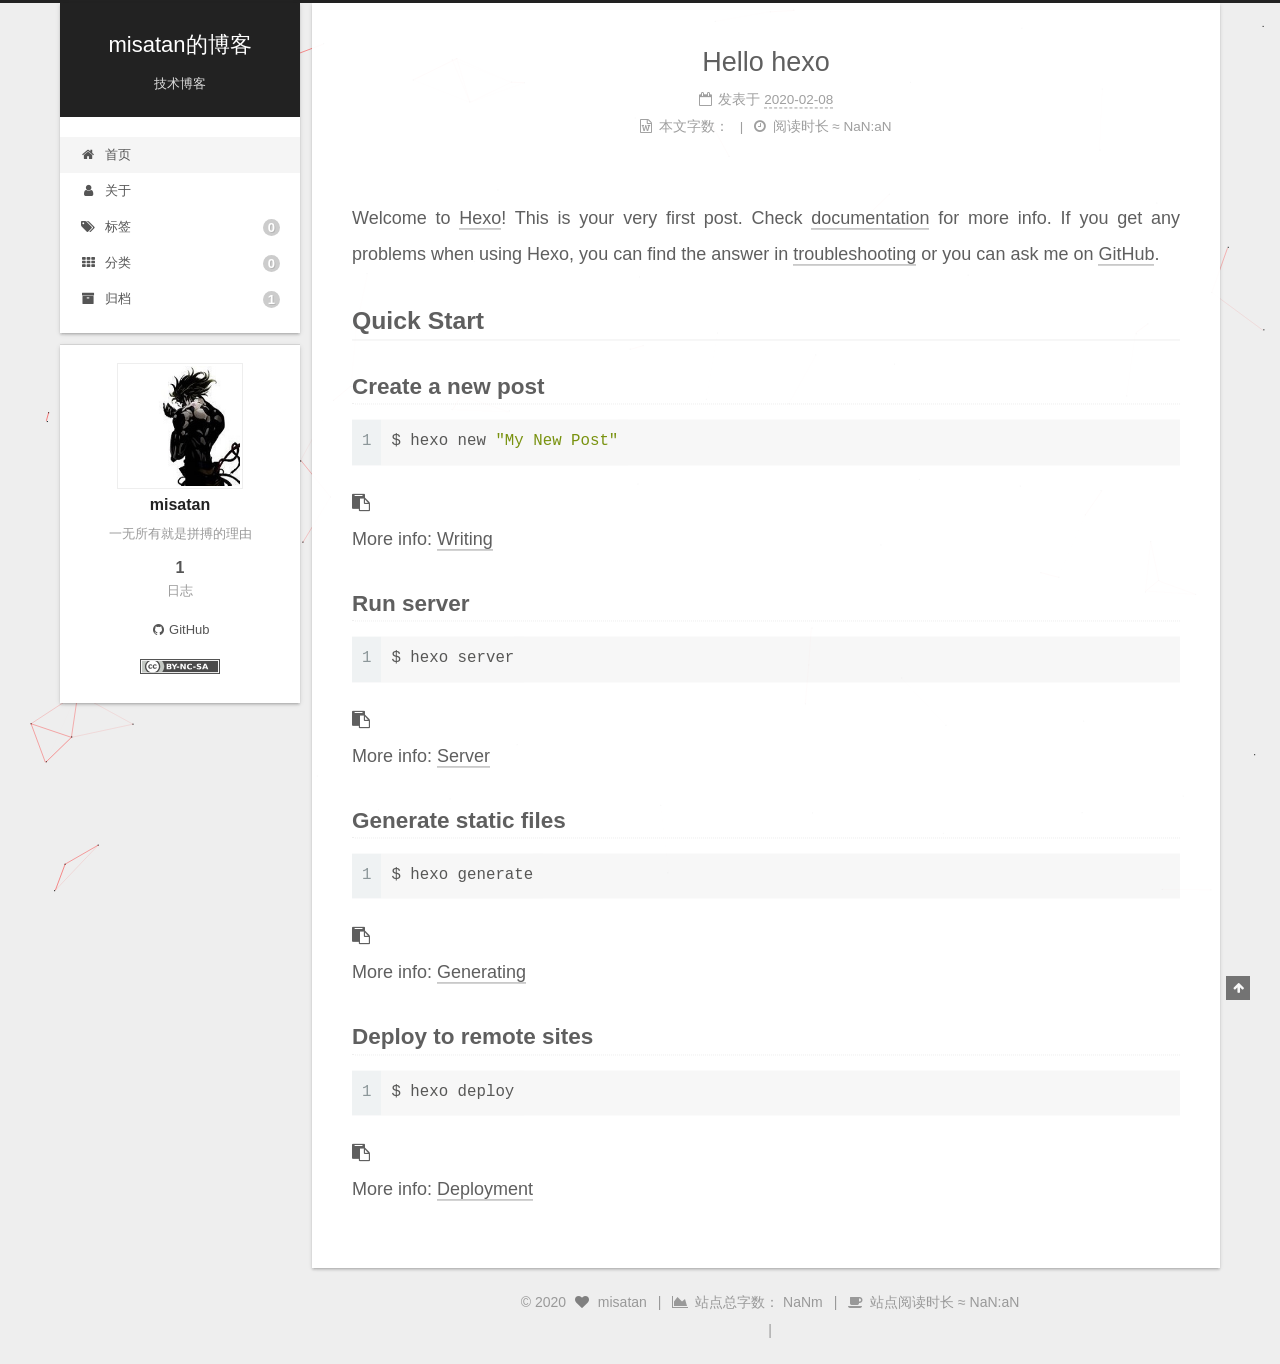
==== commit 3c5d6466: "Site updated: 2020-02-09 18:40:26" ====
--- a/index.html
+++ b/index.html
@@ -25,8 +25,8 @@
     version: '7.7.1',
     exturl: false,
     sidebar: {"position":"left","display":"post","padding":18,"offset":12,"onmobile":false},
-    copycode: {"enable":false,"show_result":false,"style":null},
-    back2top: {"enable":true,"sidebar":false,"scrollpercent":false},
+    copycode: {"enable":true,"show_result":true,"style":null},
+    back2top: {"enable":true,"sidebar":false,"scrollpercent":true},
     bookmark: {"enable":false,"color":"#222","save":"auto"},
     fancybox: false,
     mediumzoom: false,
@@ -99,6 +99,7 @@
   </style>
 </noscript>
 
+<link rel="alternate" href="/atom.xml" title="misatan的博客" type="application/atom+xml">
 </head>
 
 <body itemscope itemtype="http://schema.org/WebPage">
@@ -186,7 +187,7 @@
     <link itemprop="mainEntityOfPage" href="https://misatan.github.io.git/2020/02/08/hello-world/">
 
     <span hidden itemprop="author" itemscope itemtype="http://schema.org/Person">
-      <meta itemprop="image" content="/images/avatar.gif">
+      <meta itemprop="image" content="/images/touxiang.jpg">
       <meta itemprop="name" content="misatan">
       <meta itemprop="description" content="一无所有就是拼搏的理由">
     </span>
@@ -211,7 +212,21 @@
               <time title="创建时间：2020-02-08 20:17:31 / 修改时间：20:29:58" itemprop="dateCreated datePublished" datetime="2020-02-08T20:17:31+08:00">2020-02-08</time>
             </span>
 
-          
+          <br>
+            <span class="post-meta-item" title="本文字数">
+              <span class="post-meta-item-icon">
+                <i class="fa fa-file-word-o"></i>
+              </span>
+                <span class="post-meta-item-text">本文字数：</span>
+              <span></span>
+            </span>
+            <span class="post-meta-item" title="阅读时长">
+              <span class="post-meta-item-icon">
+                <i class="fa fa-clock-o"></i>
+              </span>
+                <span class="post-meta-item-text">阅读时长 &asymp;</span>
+              <span>NaN:aN</span>
+            </span>
 
         </div>
       </header>
@@ -237,6 +252,11 @@
 <p>More info: <a href="https://hexo.io/docs/one-command-deployment.html" target="_blank" rel="noopener">Deployment</a></p>
 
       
+    </div>
+
+
+    <div>
+    
     </div>
 
     
@@ -309,6 +329,8 @@
 
       <div class="site-overview-wrap sidebar-panel">
         <div class="site-author motion-element" itemprop="author" itemscope itemtype="http://schema.org/Person">
+    <img class="site-author-image" itemprop="image" alt="misatan"
+      src="/images/touxiang.jpg">
   <p class="site-author-name" itemprop="name">misatan</p>
   <div class="site-description" itemprop="description">一无所有就是拼搏的理由</div>
 </div>
@@ -323,6 +345,14 @@
       </div>
   </nav>
 </div>
+  <div class="links-of-author motion-element">
+      <span class="links-of-author-item">
+        <a href="https://github.com/misatan" title="GitHub → https:&#x2F;&#x2F;github.com&#x2F;misatan" rel="noopener" target="_blank"><i class="fa fa-fw fa-github"></i>GitHub</a>
+      </span>
+  </div>
+  <div class="cc-license motion-element" itemprop="license">
+    <a href="https://creativecommons.org/licenses/by-nc-sa/4.0/" class="cc-opacity" rel="noopener" target="_blank"><img src="/images/cc-by-nc-sa.svg" alt="Creative Commons"></a>
+  </div>
 
 
 
@@ -345,17 +375,43 @@
   &copy; 
   <span itemprop="copyrightYear">2020</span>
   <span class="with-love">
-    <i class="fa fa-user"></i>
+    <i class="fa fa-heart"></i>
   </span>
   <span class="author" itemprop="copyrightHolder">misatan</span>
-</div>
-  <div class="powered-by">由 <a href="https://hexo.io/" class="theme-link" rel="noopener" target="_blank">Hexo</a> 强力驱动 v4.2.0
-  </div>
-  <span class="post-meta-divider">|</span>
-  <div class="theme-info">主题 – <a href="https://theme-next.org/" class="theme-link" rel="noopener" target="_blank">NexT.Gemini</a> v7.7.1
-  </div>
-
+    <span class="post-meta-divider">|</span>
+    <span class="post-meta-item-icon">
+      <i class="fa fa-area-chart"></i>
+    </span>
+      <span class="post-meta-item-text">站点总字数：</span>
+    <span title="站点总字数">NaNm</span>
+    <span class="post-meta-divider">|</span>
+    <span class="post-meta-item-icon">
+      <i class="fa fa-coffee"></i>
+    </span>
+      <span class="post-meta-item-text">站点阅读时长 &asymp;</span>
+    <span title="站点阅读时长">NaN:aN</span>
+</div>
         
+<div class="busuanzi-count">
+  <script async src="https://busuanzi.ibruce.info/busuanzi/2.3/busuanzi.pure.mini.js"></script>
+    <span class="post-meta-item" id="busuanzi_container_site_uv" style="display: none;">
+      <span class="post-meta-item-icon">
+        <i class="fa fa-user"></i>
+      </span>
+      <span class="site-uv" title="总访客量">
+        <span id="busuanzi_value_site_uv"></span>
+      </span>
+    </span>
+    <span class="post-meta-divider">|</span>
+    <span class="post-meta-item" id="busuanzi_container_site_pv" style="display: none;">
+      <span class="post-meta-item-icon">
+        <i class="fa fa-eye"></i>
+      </span>
+      <span class="site-pv" title="总访问量">
+        <span id="busuanzi_value_site_pv"></span>
+      </span>
+    </span>
+</div>
 
 
 
@@ -369,6 +425,8 @@
   </div>
 
   
+  
+  <script color='255,0,0' opacity='1' zIndex='-1' count='99' src="/lib/canvas-nest/canvas-nest.min.js"></script>
   <script src="/lib/anime.min.js"></script>
   <script src="/lib/velocity/velocity.min.js"></script>
   <script src="/lib/velocity/velocity.ui.min.js"></script>
@@ -406,6 +464,9 @@
 
   
 
-  <script type="text/javascript" src="/js/love.js"></script>
+
+  
+
+  
 </body>
 </html>
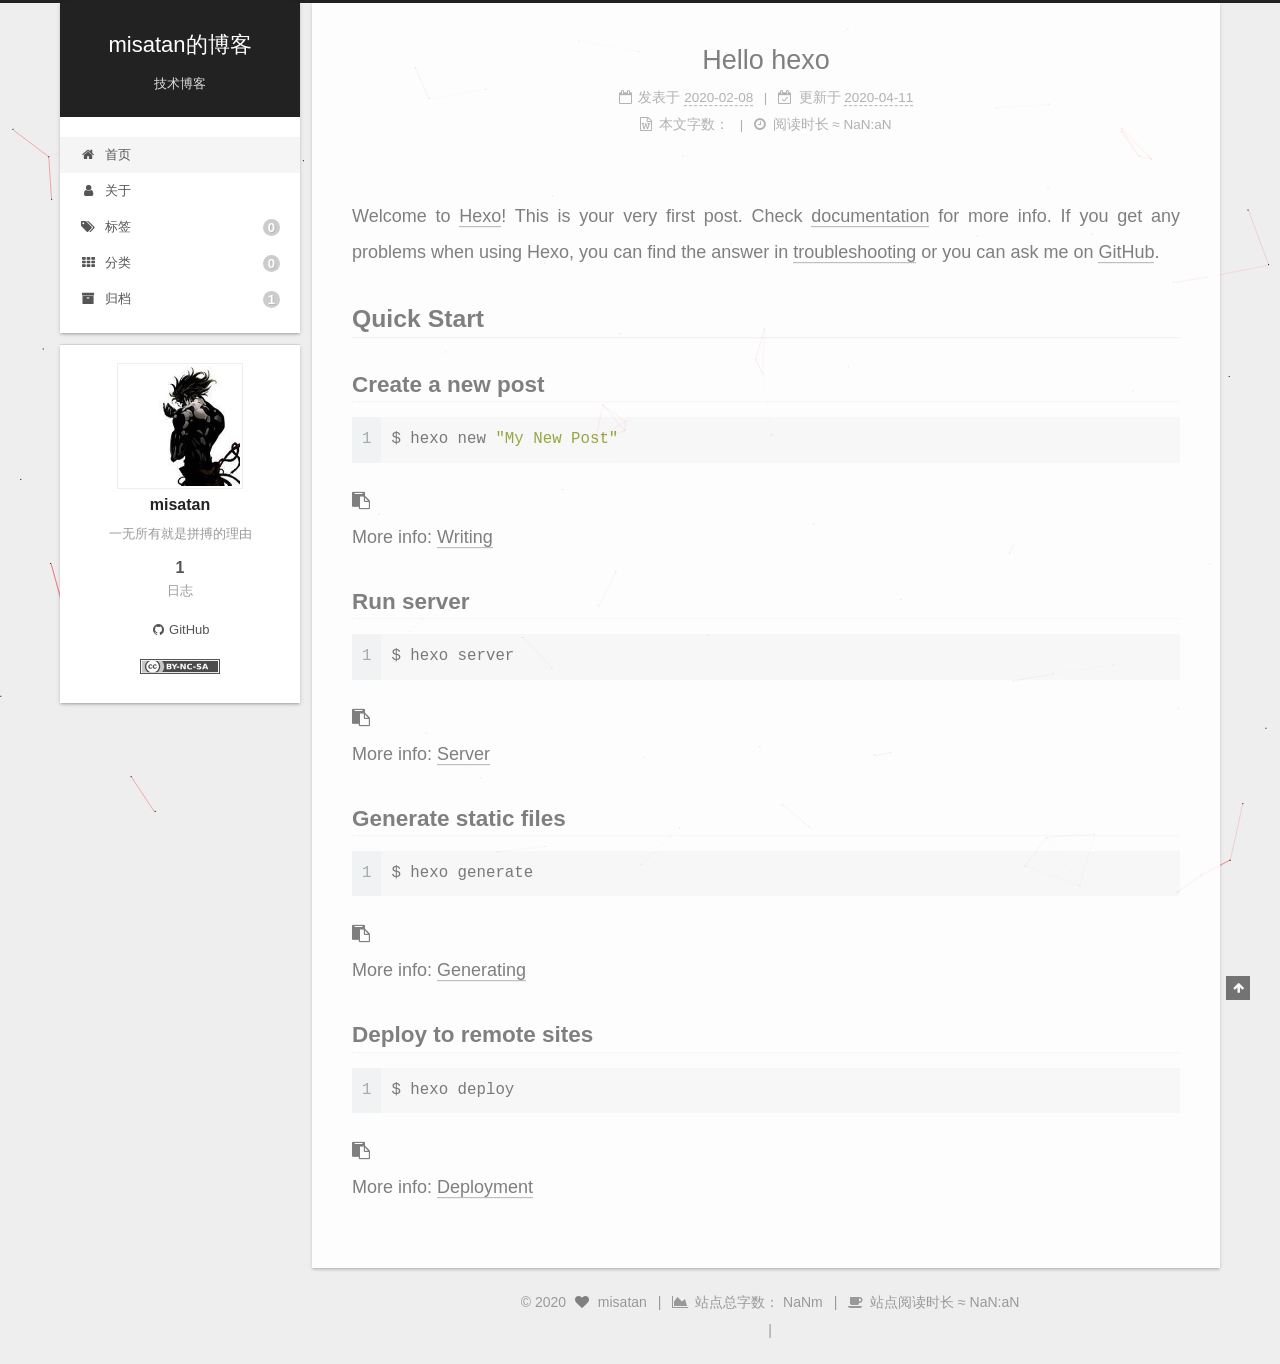
==== commit a6bbed52: "Site updated: 2020-04-11 19:14:26" ====
--- a/index.html
+++ b/index.html
@@ -207,10 +207,16 @@
                 <i class="fa fa-calendar-o"></i>
               </span>
               <span class="post-meta-item-text">发表于</span>
-              
-
-              <time title="创建时间：2020-02-08 20:17:31 / 修改时间：20:29:58" itemprop="dateCreated datePublished" datetime="2020-02-08T20:17:31+08:00">2020-02-08</time>
+
+              <time title="创建时间：2020-02-08 20:17:31" itemprop="dateCreated datePublished" datetime="2020-02-08T20:17:31+08:00">2020-02-08</time>
             </span>
+              <span class="post-meta-item">
+                <span class="post-meta-item-icon">
+                  <i class="fa fa-calendar-check-o"></i>
+                </span>
+                <span class="post-meta-item-text">更新于</span>
+                <time title="修改时间：2020-04-11 18:03:52" itemprop="dateModified" datetime="2020-04-11T18:03:52+08:00">2020-04-11</time>
+              </span>
 
           <br>
             <span class="post-meta-item" title="本文字数">
@@ -369,7 +375,6 @@
     <footer class="footer">
       <div class="footer-inner">
         
-
 <div class="copyright">
   
   &copy; 
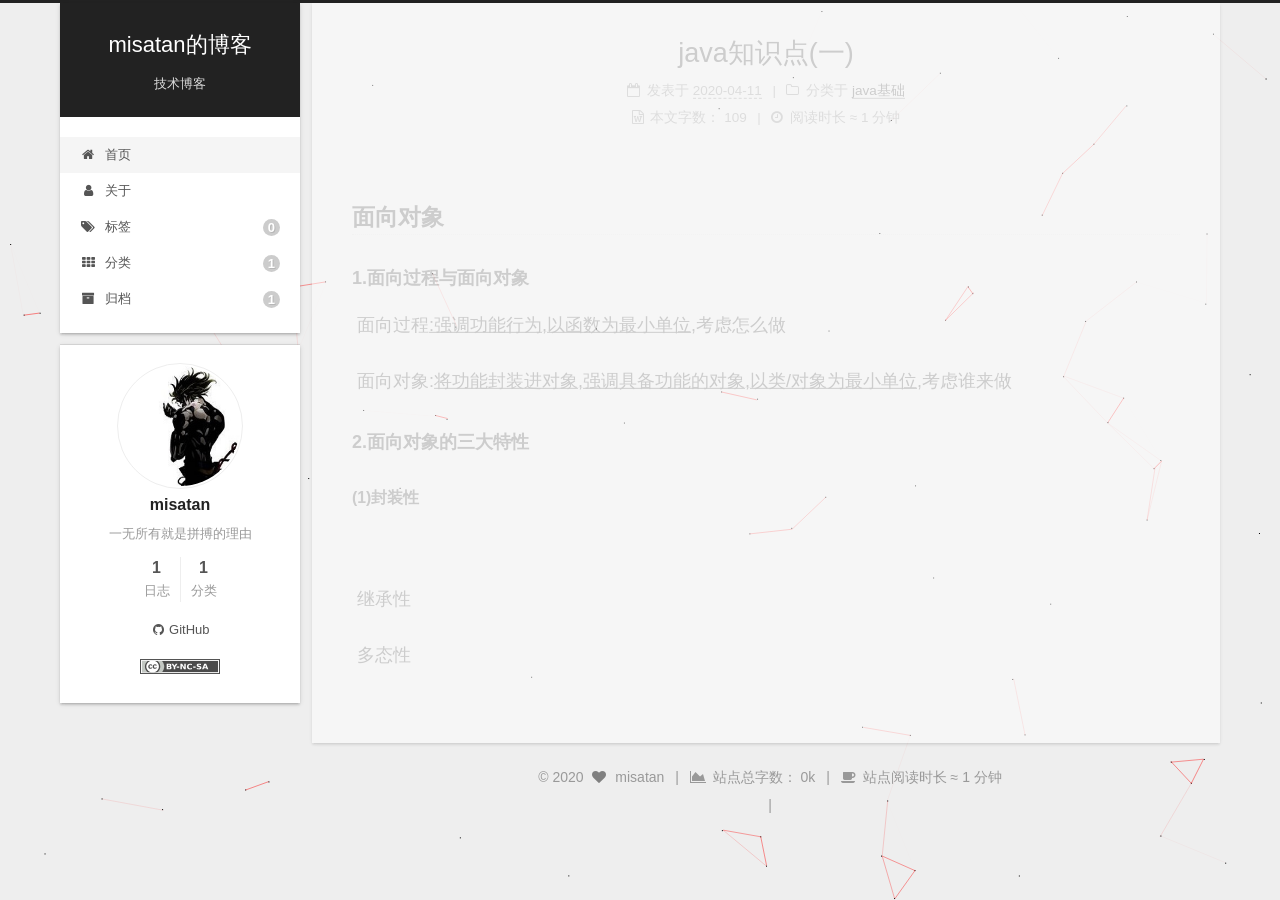
==== commit fb3f6a22: "Site updated: 2020-07-15 22:15:12" ====
--- a/index.html
+++ b/index.html
@@ -150,7 +150,7 @@
   </li>
         <li class="menu-item menu-item-categories">
 
-    <a href="/categories/" rel="section"><i class="fa fa-fw fa-th"></i>分类<span class="badge">0</span></a>
+    <a href="/categories/" rel="section"><i class="fa fa-fw fa-th"></i>分类<span class="badge">1</span></a>
 
   </li>
         <li class="menu-item menu-item-archives">
@@ -184,7 +184,7 @@
   
   
   <article itemscope itemtype="http://schema.org/Article" class="post-block home" lang="zh-CN">
-    <link itemprop="mainEntityOfPage" href="https://misatan.github.io.git/2020/02/08/hello-world/">
+    <link itemprop="mainEntityOfPage" href="https://misatan.github.io.git/2020/04/11/java%E7%9F%A5%E8%AF%86%E7%82%B9-%E4%B8%80/">
 
     <span hidden itemprop="author" itemscope itemtype="http://schema.org/Person">
       <meta itemprop="image" content="/images/touxiang.jpg">
@@ -198,7 +198,7 @@
       <header class="post-header">
         <h1 class="post-title" itemprop="name headline">
           
-            <a href="/2020/02/08/hello-world/" class="post-title-link" itemprop="url">Hello hexo</a>
+            <a href="/2020/04/11/java%E7%9F%A5%E8%AF%86%E7%82%B9-%E4%B8%80/" class="post-title-link" itemprop="url">java知识点(一)</a>
         </h1>
 
         <div class="post-meta">
@@ -207,16 +207,21 @@
                 <i class="fa fa-calendar-o"></i>
               </span>
               <span class="post-meta-item-text">发表于</span>
-
-              <time title="创建时间：2020-02-08 20:17:31" itemprop="dateCreated datePublished" datetime="2020-02-08T20:17:31+08:00">2020-02-08</time>
+              
+
+              <time title="创建时间：2020-04-11 20:14:46 / 修改时间：20:52:47" itemprop="dateCreated datePublished" datetime="2020-04-11T20:14:46+08:00">2020-04-11</time>
             </span>
-              <span class="post-meta-item">
-                <span class="post-meta-item-icon">
-                  <i class="fa fa-calendar-check-o"></i>
+            <span class="post-meta-item">
+              <span class="post-meta-item-icon">
+                <i class="fa fa-folder-o"></i>
+              </span>
+              <span class="post-meta-item-text">分类于</span>
+                <span itemprop="about" itemscope itemtype="http://schema.org/Thing">
+                  <a href="/categories/java%E5%9F%BA%E7%A1%80/" itemprop="url" rel="index">
+                    <span itemprop="name">java基础</span>
+                  </a>
                 </span>
-                <span class="post-meta-item-text">更新于</span>
-                <time title="修改时间：2020-04-11 18:03:52" itemprop="dateModified" datetime="2020-04-11T18:03:52+08:00">2020-04-11</time>
-              </span>
+            </span>
 
           <br>
             <span class="post-meta-item" title="本文字数">
@@ -224,14 +229,14 @@
                 <i class="fa fa-file-word-o"></i>
               </span>
                 <span class="post-meta-item-text">本文字数：</span>
-              <span></span>
+              <span>109</span>
             </span>
             <span class="post-meta-item" title="阅读时长">
               <span class="post-meta-item-icon">
                 <i class="fa fa-clock-o"></i>
               </span>
                 <span class="post-meta-item-text">阅读时长 &asymp;</span>
-              <span>NaN:aN</span>
+              <span>1 分钟</span>
             </span>
 
         </div>
@@ -243,19 +248,11 @@
     <div class="post-body" itemprop="articleBody">
 
       
-          <p>Welcome to <a href="https://hexo.io/" target="_blank" rel="noopener">Hexo</a>! This is your very first post. Check <a href="https://hexo.io/docs/" target="_blank" rel="noopener">documentation</a> for more info. If you get any problems when using Hexo, you can find the answer in <a href="https://hexo.io/docs/troubleshooting.html" target="_blank" rel="noopener">troubleshooting</a> or you can ask me on <a href="https://github.com/hexojs/hexo/issues" target="_blank" rel="noopener">GitHub</a>.</p>
-<h2 id="Quick-Start"><a href="#Quick-Start" class="headerlink" title="Quick Start"></a>Quick Start</h2><h3 id="Create-a-new-post"><a href="#Create-a-new-post" class="headerlink" title="Create a new post"></a>Create a new post</h3><figure class="highlight bash"><table><tr><td class="gutter"><pre><span class="line">1</span><br></pre></td><td class="code"><pre><span class="line">$ hexo new <span class="string">"My New Post"</span></span><br></pre></td></tr></table></figure>
-
-<p>More info: <a href="https://hexo.io/docs/writing.html" target="_blank" rel="noopener">Writing</a></p>
-<h3 id="Run-server"><a href="#Run-server" class="headerlink" title="Run server"></a>Run server</h3><figure class="highlight bash"><table><tr><td class="gutter"><pre><span class="line">1</span><br></pre></td><td class="code"><pre><span class="line">$ hexo server</span><br></pre></td></tr></table></figure>
-
-<p>More info: <a href="https://hexo.io/docs/server.html" target="_blank" rel="noopener">Server</a></p>
-<h3 id="Generate-static-files"><a href="#Generate-static-files" class="headerlink" title="Generate static files"></a>Generate static files</h3><figure class="highlight bash"><table><tr><td class="gutter"><pre><span class="line">1</span><br></pre></td><td class="code"><pre><span class="line">$ hexo generate</span><br></pre></td></tr></table></figure>
-
-<p>More info: <a href="https://hexo.io/docs/generating.html" target="_blank" rel="noopener">Generating</a></p>
-<h3 id="Deploy-to-remote-sites"><a href="#Deploy-to-remote-sites" class="headerlink" title="Deploy to remote sites"></a>Deploy to remote sites</h3><figure class="highlight bash"><table><tr><td class="gutter"><pre><span class="line">1</span><br></pre></td><td class="code"><pre><span class="line">$ hexo deploy</span><br></pre></td></tr></table></figure>
-
-<p>More info: <a href="https://hexo.io/docs/one-command-deployment.html" target="_blank" rel="noopener">Deployment</a></p>
+          <h3 id="面向对象"><a href="#面向对象" class="headerlink" title="面向对象"></a>面向对象</h3><h5 id="1-面向过程与面向对象"><a href="#1-面向过程与面向对象" class="headerlink" title="1.面向过程与面向对象"></a>1.面向过程与面向对象</h5><p>​    面向过程<u>:强调功能行为,以函数为最小单位</u>,考虑怎么做</p>
+<p>​    面向对象:<u>将功能封装进对象,强调具备功能的对象,以类/对象为最小单位</u>,考虑谁来做</p>
+<h5 id="2-面向对象的三大特性"><a href="#2-面向对象的三大特性" class="headerlink" title="2.面向对象的三大特性"></a>2.面向对象的三大特性</h5><h6 id="1-封装性"><a href="#1-封装性" class="headerlink" title="(1)封装性"></a>(1)封装性</h6><p>​                            </p>
+<p>​            继承性</p>
+<p>​            多态性</p>
 
       
     </div>
@@ -349,6 +346,12 @@
           <span class="site-state-item-name">日志</span>
         </a>
       </div>
+      <div class="site-state-item site-state-categories">
+            <a href="/categories/">
+          
+        <span class="site-state-item-count">1</span>
+        <span class="site-state-item-name">分类</span></a>
+      </div>
   </nav>
 </div>
   <div class="links-of-author motion-element">
@@ -388,13 +391,13 @@
       <i class="fa fa-area-chart"></i>
     </span>
       <span class="post-meta-item-text">站点总字数：</span>
-    <span title="站点总字数">NaNm</span>
+    <span title="站点总字数">0k</span>
     <span class="post-meta-divider">|</span>
     <span class="post-meta-item-icon">
       <i class="fa fa-coffee"></i>
     </span>
       <span class="post-meta-item-text">站点阅读时长 &asymp;</span>
-    <span title="站点阅读时长">NaN:aN</span>
+    <span title="站点阅读时长">1 分钟</span>
 </div>
         
 <div class="busuanzi-count">
--- a/css/main.css
+++ b/css/main.css
@@ -363,10 +363,42 @@
   transform: rotate(45deg);
   top: -5px;
 }
+.highlight-container {
+  position: relative;
+}
+.highlight-container:hover .copy-btn,
+.highlight-container .copy-btn:focus {
+  opacity: 1;
+}
+.copy-btn {
+  color: #333;
+  cursor: pointer;
+  display: inline-block;
+  font-weight: 700;
+  line-height: 1.6;
+  opacity: 0;
+  outline: 0;
+  padding: 2px 6px;
+  position: absolute;
+  transition: opacity 0.3s ease-in-out;
+  vertical-align: middle;
+  white-space: nowrap;
+  -moz-user-select: none;
+  -ms-user-select: none;
+  -webkit-user-select: none;
+  user-select: none;
+  background-color: #eee;
+  background-image: linear-gradient(#fcfcfc, #eee);
+  border: 1px solid #d5d5d5;
+  border-radius: 3px;
+  font-size: 0.8125em;
+  right: 4px;
+  top: 8px;
+}
 .highlight,
 pre {
-  background: #f7f7f7;
-  color: #4d4d4c;
+  background: #1d1f21;
+  color: #c5c8c6;
   line-height: 1.6;
   margin: 0 auto 20px;
 }
@@ -383,7 +415,7 @@
   word-wrap: break-word;
 }
 .highlight *::selection {
-  background: #d6d6d6;
+  background: #373b41;
 }
 .highlight pre {
   border: 0;
@@ -401,7 +433,7 @@
 }
 .highlight figcaption {
   background: #eee;
-  color: #4d4d4c;
+  color: #c5c8c6;
   font-size: 0.875em;
   line-height: 1.2;
   padding: 0.5em;
@@ -415,11 +447,11 @@
   clear: both;
 }
 .highlight figcaption a {
-  color: #4d4d4c;
+  color: #c5c8c6;
   float: right;
 }
 .highlight figcaption a:hover {
-  border-bottom-color: #4d4d4c;
+  border-bottom-color: #c5c8c6;
 }
 .highlight .gutter {
   -moz-user-select: none;
@@ -428,14 +460,14 @@
   user-select: none;
 }
 .highlight .gutter pre {
-  background: #eff2f3;
-  color: #869194;
+  background: #000;
+  color: #888f96;
   padding-left: 10px;
   padding-right: 10px;
   text-align: right;
 }
 .highlight .code pre {
-  background: #f7f7f7;
+  background: #1d1f21;
   padding-left: 10px;
   width: 100%;
 }
@@ -451,26 +483,26 @@
 }
 pre code {
   background: none;
-  color: #4d4d4c;
+  color: #c5c8c6;
   font-size: 0.875em;
   padding: 0;
   text-shadow: none;
 }
 pre .deletion {
-  background: #fdd;
+  background: #800000;
 }
 pre .addition {
-  background: #dfd;
+  background: #008000;
 }
 pre .meta {
-  color: #eab700;
+  color: #f0c674;
   -moz-user-select: none;
   -ms-user-select: none;
   -webkit-user-select: none;
   user-select: none;
 }
 pre .comment {
-  color: #8e908c;
+  color: #969896;
 }
 pre .variable,
 pre .attribute,
@@ -485,7 +517,7 @@
 pre .css .id,
 pre .css .class,
 pre .css .pseudo {
-  color: #c82829;
+  color: #c66;
 }
 pre .number,
 pre .preprocessor,
@@ -495,7 +527,7 @@
 pre .params,
 pre .constant,
 pre .command {
-  color: #f5871f;
+  color: #de935f;
 }
 pre .ruby .class .title,
 pre .css .rules .attribute,
@@ -508,11 +540,11 @@
 pre .xml .cdata,
 pre .special,
 pre .formula {
-  color: #718c00;
+  color: #b5bd68;
 }
 pre .title,
 pre .css .hexcolor {
-  color: #3e999f;
+  color: #8abeb7;
 }
 pre .function,
 pre .python .decorator,
@@ -522,11 +554,11 @@
 pre .perl .sub,
 pre .javascript .title,
 pre .coffeescript .title {
-  color: #4271ae;
+  color: #81a2be;
 }
 pre .keyword,
 pre .javascript .function {
-  color: #8959a8;
+  color: #b294bb;
 }
 .blockquote-center {
   border-left: none;
@@ -1126,6 +1158,13 @@
   margin: 0 auto;
   max-width: 120px;
   padding: 2px;
+  border-radius: 50%;
+}
+.site-author-image {
+  transition: transform 1s ease-out;
+}
+.site-author-image:hover {
+  transform: rotateZ(360deg);
 }
 .site-author-name {
   color: #222;
@@ -1150,10 +1189,13 @@
   margin-bottom: 10px;
   margin-right: 10px;
   vertical-align: middle;
+  transition-delay: 0s;
+  transition-duration: 0.2s;
+  transition-timing-function: ease-in-out;
 }
 .links-of-author a::before,
 .links-of-author span.exturl::before {
-  background: #fa18ff;
+  background: #1dff70;
   border-radius: 50%;
   content: ' ';
   display: inline-block;
@@ -1396,6 +1438,7 @@
   color: #808080;
   display: inline-block;
   margin: 0 5px;
+  animation: iconAnimate 1.33s ease-in-out infinite;
 }
 .powered-by,
 .theme-info {
@@ -1474,10 +1517,7 @@
   transition-delay: 0s;
   transition-duration: 0.2s;
   transition-timing-function: ease-in-out;
-  width: 24px;
-}
-.back-to-top span {
-  display: none;
+  width: initial;
 }
 .back-to-top:hover {
   color: #fc6423;
@@ -1954,6 +1994,50 @@
 #qr p {
   text-align: center;
 }
+.post-copyright {
+  background: #f5f5f5;
+  border-left: 3px solid #ff2a2a;
+  list-style: none;
+  margin: 2em 0 0;
+  padding: 0.5em 1em;
+}
+.followme {
+  align-items: center;
+  background: #f5f5f5;
+  border-left: 3px solid #ff2a2a;
+  color: #bbb;
+  display: flex;
+  flex-direction: column;
+  margin: 2em 0 1em 0;
+  padding: 1em 1.5em;
+}
+.followme .social-list {
+  align-items: center;
+  display: flex;
+  flex-wrap: wrap;
+}
+.followme .social-list .social-item {
+  margin: 0.5em 2em;
+}
+@media (max-width: 991px) {
+  .followme .social-list .social-item {
+    margin: 0.5em 0.75em;
+  }
+}
+.followme .social-list .social-link {
+  border: none;
+  display: inline-block;
+  text-align: center;
+}
+.followme .social-list .social-link .icon {
+  font-size: 1.75em;
+  height: 1.75em;
+  width: 1.75em;
+}
+.followme .social-list .social-link .label {
+  display: block;
+  font-size: 14px;
+}
 .category-all-page .category-all-title {
   text-align: center;
 }
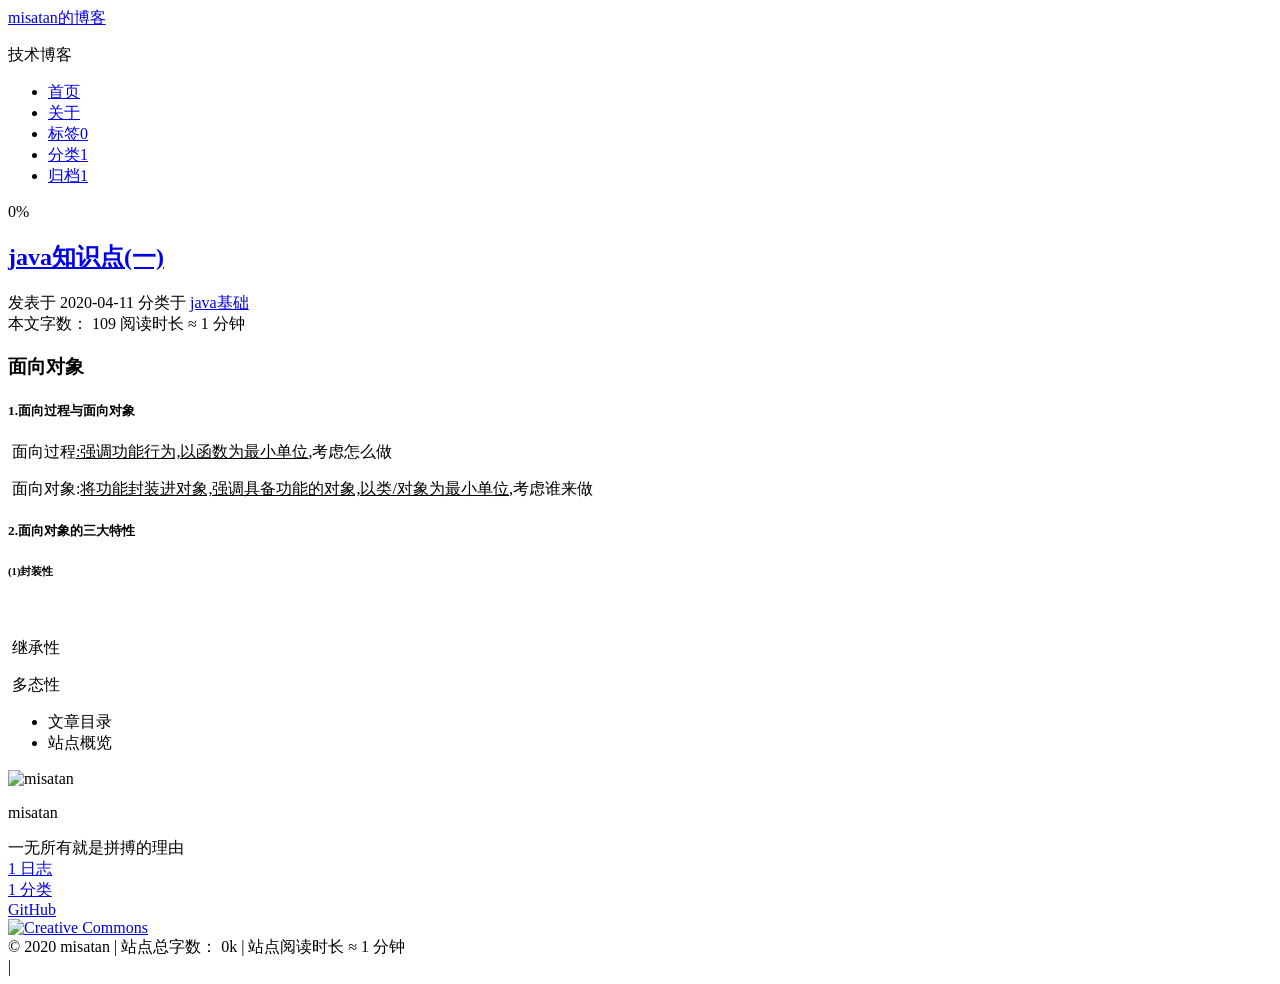
==== commit 4f3a4e59: "Site updated: 2020-07-16 22:36:51" ====
--- a/index.html
+++ b/index.html
@@ -5,22 +5,22 @@
 <meta name="viewport" content="width=device-width, initial-scale=1, maximum-scale=2">
 <meta name="theme-color" content="#222">
 <meta name="generator" content="Hexo 4.2.0">
-  <link rel="apple-touch-icon" sizes="180x180" href="/images/128%C3%97128.png">
-  <link rel="icon" type="image/png" sizes="32x32" href="/images/32x32.png">
-  <link rel="icon" type="image/png" sizes="16x16" href="/images/16%C3%9716.png">
-  <link rel="mask-icon" href="/images/logo2.svg" color="#222">
-
-<link rel="stylesheet" href="/css/main.css">
-
-
-<link rel="stylesheet" href="/lib/font-awesome/css/font-awesome.min.css">
+  <link rel="apple-touch-icon" sizes="180x180" href="misata.github.io/images/128%C3%97128.png">
+  <link rel="icon" type="image/png" sizes="32x32" href="misata.github.io/images/32x32.png">
+  <link rel="icon" type="image/png" sizes="16x16" href="misata.github.io/images/16%C3%9716.png">
+  <link rel="mask-icon" href="misata.github.io/images/logo2.svg" color="#222">
+
+<link rel="stylesheet" href="misata.github.io/css/main.css">
+
+
+<link rel="stylesheet" href="misata.github.io/lib/font-awesome/css/font-awesome.min.css">
 
 
 <script id="hexo-configurations">
   var NexT = window.NexT || {};
   var CONFIG = {
     hostname: new URL('https://misatan.github.io.git').hostname,
-    root: '/',
+    root: 'misata.github.io/',
     scheme: 'Gemini',
     version: '7.7.1',
     exturl: false,
@@ -99,7 +99,7 @@
   </style>
 </noscript>
 
-<link rel="alternate" href="/atom.xml" title="misatan的博客" type="application/atom+xml">
+<link rel="alternate" href="misata.github.io/atom.xml" title="misatan的博客" type="application/atom+xml">
 </head>
 
 <body itemscope itemtype="http://schema.org/WebPage">
@@ -111,7 +111,7 @@
   <div class="site-meta">
 
     <div>
-      <a href="/" class="brand" rel="start">
+      <a href="misata.github.io/" class="brand" rel="start">
         <span class="logo-line-before"><i></i></span>
         <span class="site-title">misatan的博客</span>
         <span class="logo-line-after"><i></i></span>
@@ -135,27 +135,27 @@
   <ul id="menu" class="menu">
         <li class="menu-item menu-item-home">
 
-    <a href="/" rel="section"><i class="fa fa-fw fa-home"></i>首页</a>
+    <a href="misata.github.io/" rel="section"><i class="fa fa-fw fa-home"></i>首页</a>
 
   </li>
         <li class="menu-item menu-item-about">
 
-    <a href="/about/" rel="section"><i class="fa fa-fw fa-user"></i>关于</a>
+    <a href="misata.github.io/about/" rel="section"><i class="fa fa-fw fa-user"></i>关于</a>
 
   </li>
         <li class="menu-item menu-item-tags">
 
-    <a href="/tags/" rel="section"><i class="fa fa-fw fa-tags"></i>标签<span class="badge">0</span></a>
+    <a href="misata.github.io/tags/" rel="section"><i class="fa fa-fw fa-tags"></i>标签<span class="badge">0</span></a>
 
   </li>
         <li class="menu-item menu-item-categories">
 
-    <a href="/categories/" rel="section"><i class="fa fa-fw fa-th"></i>分类<span class="badge">1</span></a>
+    <a href="misata.github.io/categories/" rel="section"><i class="fa fa-fw fa-th"></i>分类<span class="badge">1</span></a>
 
   </li>
         <li class="menu-item menu-item-archives">
 
-    <a href="/archives/" rel="section"><i class="fa fa-fw fa-archive"></i>归档<span class="badge">1</span></a>
+    <a href="misata.github.io/archives/" rel="section"><i class="fa fa-fw fa-archive"></i>归档<span class="badge">1</span></a>
 
   </li>
   </ul>
@@ -187,7 +187,7 @@
     <link itemprop="mainEntityOfPage" href="https://misatan.github.io.git/2020/04/11/java%E7%9F%A5%E8%AF%86%E7%82%B9-%E4%B8%80/">
 
     <span hidden itemprop="author" itemscope itemtype="http://schema.org/Person">
-      <meta itemprop="image" content="/images/touxiang.jpg">
+      <meta itemprop="image" content="misata.github.io/images/touxiang.jpg">
       <meta itemprop="name" content="misatan">
       <meta itemprop="description" content="一无所有就是拼搏的理由">
     </span>
@@ -198,7 +198,7 @@
       <header class="post-header">
         <h1 class="post-title" itemprop="name headline">
           
-            <a href="/2020/04/11/java%E7%9F%A5%E8%AF%86%E7%82%B9-%E4%B8%80/" class="post-title-link" itemprop="url">java知识点(一)</a>
+            <a href="misata.github.io/2020/04/11/java%E7%9F%A5%E8%AF%86%E7%82%B9-%E4%B8%80/" class="post-title-link" itemprop="url">java知识点(一)</a>
         </h1>
 
         <div class="post-meta">
@@ -217,7 +217,7 @@
               </span>
               <span class="post-meta-item-text">分类于</span>
                 <span itemprop="about" itemscope itemtype="http://schema.org/Thing">
-                  <a href="/categories/java%E5%9F%BA%E7%A1%80/" itemprop="url" rel="index">
+                  <a href="misata.github.io/categories/java%E5%9F%BA%E7%A1%80/" itemprop="url" rel="index">
                     <span itemprop="name">java基础</span>
                   </a>
                 </span>
@@ -333,21 +333,21 @@
       <div class="site-overview-wrap sidebar-panel">
         <div class="site-author motion-element" itemprop="author" itemscope itemtype="http://schema.org/Person">
     <img class="site-author-image" itemprop="image" alt="misatan"
-      src="/images/touxiang.jpg">
+      src="misata.github.io/images/touxiang.jpg">
   <p class="site-author-name" itemprop="name">misatan</p>
   <div class="site-description" itemprop="description">一无所有就是拼搏的理由</div>
 </div>
 <div class="site-state-wrap motion-element">
   <nav class="site-state">
       <div class="site-state-item site-state-posts">
-          <a href="/archives/">
+          <a href="misata.github.io/archives/">
         
           <span class="site-state-item-count">1</span>
           <span class="site-state-item-name">日志</span>
         </a>
       </div>
       <div class="site-state-item site-state-categories">
-            <a href="/categories/">
+            <a href="misata.github.io/categories/">
           
         <span class="site-state-item-count">1</span>
         <span class="site-state-item-name">分类</span></a>
@@ -360,7 +360,7 @@
       </span>
   </div>
   <div class="cc-license motion-element" itemprop="license">
-    <a href="https://creativecommons.org/licenses/by-nc-sa/4.0/" class="cc-opacity" rel="noopener" target="_blank"><img src="/images/cc-by-nc-sa.svg" alt="Creative Commons"></a>
+    <a href="https://creativecommons.org/licenses/by-nc-sa/4.0/" class="cc-opacity" rel="noopener" target="_blank"><img src="misata.github.io/images/cc-by-nc-sa.svg" alt="Creative Commons"></a>
   </div>
 
 
@@ -434,20 +434,20 @@
 
   
   
-  <script color='255,0,0' opacity='1' zIndex='-1' count='99' src="/lib/canvas-nest/canvas-nest.min.js"></script>
-  <script src="/lib/anime.min.js"></script>
-  <script src="/lib/velocity/velocity.min.js"></script>
-  <script src="/lib/velocity/velocity.ui.min.js"></script>
-
-<script src="/js/utils.js"></script>
-
-<script src="/js/motion.js"></script>
-
-
-<script src="/js/schemes/pisces.js"></script>
-
-
-<script src="/js/next-boot.js"></script>
+  <script color='255,0,0' opacity='1' zIndex='-1' count='99' src="misata.github.io/lib/canvas-nest/canvas-nest.min.js"></script>
+  <script src="misata.github.io/lib/anime.min.js"></script>
+  <script src="misata.github.io/lib/velocity/velocity.min.js"></script>
+  <script src="misata.github.io/lib/velocity/velocity.ui.min.js"></script>
+
+<script src="misata.github.io/js/utils.js"></script>
+
+<script src="misata.github.io/js/motion.js"></script>
+
+
+<script src="misata.github.io/js/schemes/pisces.js"></script>
+
+
+<script src="misata.github.io/js/next-boot.js"></script>
 
 
 
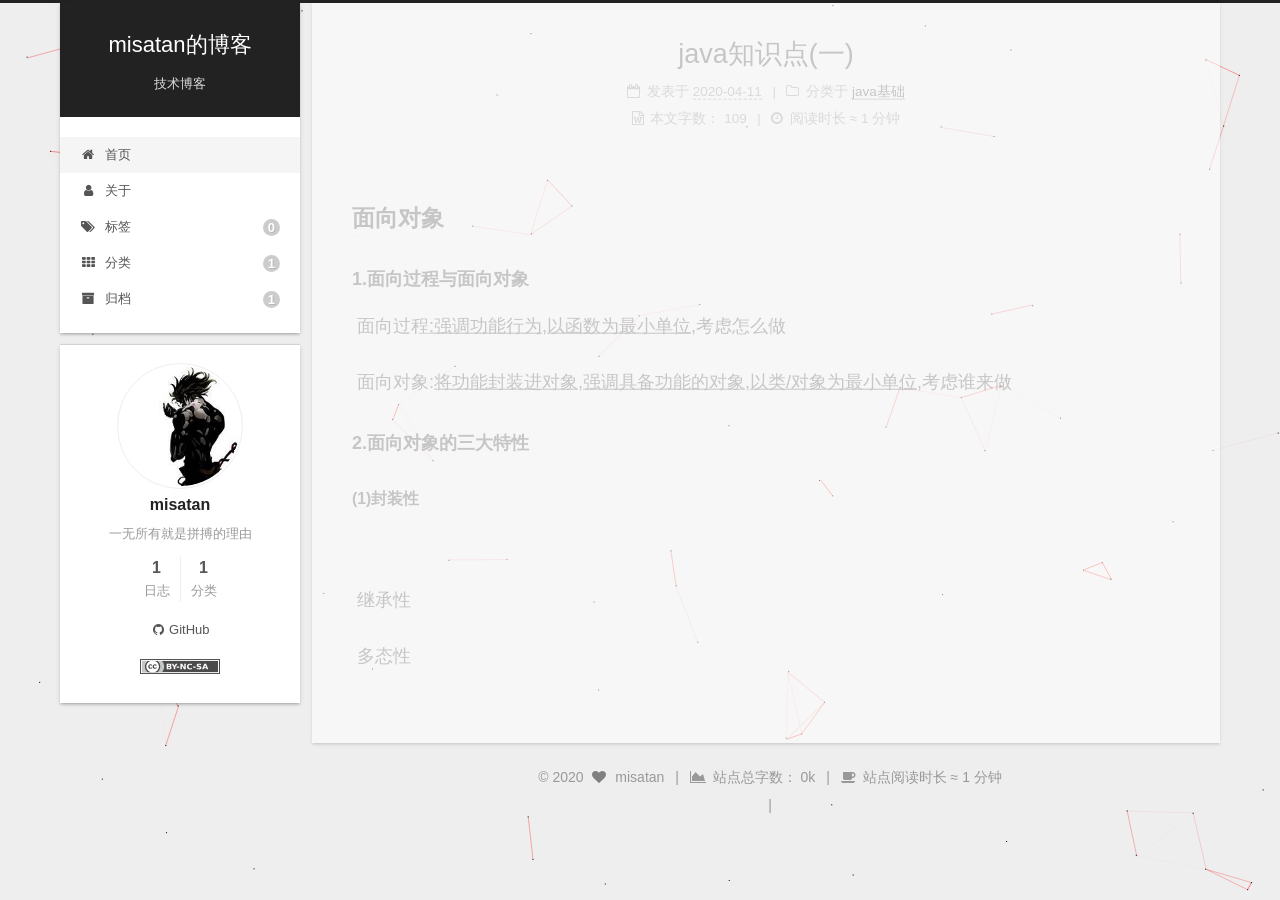
==== commit 50ef9a7d: "Site updated: 2020-07-16 22:40:23" ====
--- a/index.html
+++ b/index.html
@@ -5,22 +5,22 @@
 <meta name="viewport" content="width=device-width, initial-scale=1, maximum-scale=2">
 <meta name="theme-color" content="#222">
 <meta name="generator" content="Hexo 4.2.0">
-  <link rel="apple-touch-icon" sizes="180x180" href="misata.github.io/images/128%C3%97128.png">
-  <link rel="icon" type="image/png" sizes="32x32" href="misata.github.io/images/32x32.png">
-  <link rel="icon" type="image/png" sizes="16x16" href="misata.github.io/images/16%C3%9716.png">
-  <link rel="mask-icon" href="misata.github.io/images/logo2.svg" color="#222">
-
-<link rel="stylesheet" href="misata.github.io/css/main.css">
-
-
-<link rel="stylesheet" href="misata.github.io/lib/font-awesome/css/font-awesome.min.css">
+  <link rel="apple-touch-icon" sizes="180x180" href="/images/128%C3%97128.png">
+  <link rel="icon" type="image/png" sizes="32x32" href="/images/32x32.png">
+  <link rel="icon" type="image/png" sizes="16x16" href="/images/16%C3%9716.png">
+  <link rel="mask-icon" href="/images/logo2.svg" color="#222">
+
+<link rel="stylesheet" href="/css/main.css">
+
+
+<link rel="stylesheet" href="/lib/font-awesome/css/font-awesome.min.css">
 
 
 <script id="hexo-configurations">
   var NexT = window.NexT || {};
   var CONFIG = {
     hostname: new URL('https://misatan.github.io.git').hostname,
-    root: 'misata.github.io/',
+    root: '/',
     scheme: 'Gemini',
     version: '7.7.1',
     exturl: false,
@@ -99,7 +99,7 @@
   </style>
 </noscript>
 
-<link rel="alternate" href="misata.github.io/atom.xml" title="misatan的博客" type="application/atom+xml">
+<link rel="alternate" href="/atom.xml" title="misatan的博客" type="application/atom+xml">
 </head>
 
 <body itemscope itemtype="http://schema.org/WebPage">
@@ -111,7 +111,7 @@
   <div class="site-meta">
 
     <div>
-      <a href="misata.github.io/" class="brand" rel="start">
+      <a href="/" class="brand" rel="start">
         <span class="logo-line-before"><i></i></span>
         <span class="site-title">misatan的博客</span>
         <span class="logo-line-after"><i></i></span>
@@ -135,27 +135,27 @@
   <ul id="menu" class="menu">
         <li class="menu-item menu-item-home">
 
-    <a href="misata.github.io/" rel="section"><i class="fa fa-fw fa-home"></i>首页</a>
+    <a href="/" rel="section"><i class="fa fa-fw fa-home"></i>首页</a>
 
   </li>
         <li class="menu-item menu-item-about">
 
-    <a href="misata.github.io/about/" rel="section"><i class="fa fa-fw fa-user"></i>关于</a>
+    <a href="/about/" rel="section"><i class="fa fa-fw fa-user"></i>关于</a>
 
   </li>
         <li class="menu-item menu-item-tags">
 
-    <a href="misata.github.io/tags/" rel="section"><i class="fa fa-fw fa-tags"></i>标签<span class="badge">0</span></a>
+    <a href="/tags/" rel="section"><i class="fa fa-fw fa-tags"></i>标签<span class="badge">0</span></a>
 
   </li>
         <li class="menu-item menu-item-categories">
 
-    <a href="misata.github.io/categories/" rel="section"><i class="fa fa-fw fa-th"></i>分类<span class="badge">1</span></a>
+    <a href="/categories/" rel="section"><i class="fa fa-fw fa-th"></i>分类<span class="badge">1</span></a>
 
   </li>
         <li class="menu-item menu-item-archives">
 
-    <a href="misata.github.io/archives/" rel="section"><i class="fa fa-fw fa-archive"></i>归档<span class="badge">1</span></a>
+    <a href="/archives/" rel="section"><i class="fa fa-fw fa-archive"></i>归档<span class="badge">1</span></a>
 
   </li>
   </ul>
@@ -187,7 +187,7 @@
     <link itemprop="mainEntityOfPage" href="https://misatan.github.io.git/2020/04/11/java%E7%9F%A5%E8%AF%86%E7%82%B9-%E4%B8%80/">
 
     <span hidden itemprop="author" itemscope itemtype="http://schema.org/Person">
-      <meta itemprop="image" content="misata.github.io/images/touxiang.jpg">
+      <meta itemprop="image" content="/images/touxiang.jpg">
       <meta itemprop="name" content="misatan">
       <meta itemprop="description" content="一无所有就是拼搏的理由">
     </span>
@@ -198,7 +198,7 @@
       <header class="post-header">
         <h1 class="post-title" itemprop="name headline">
           
-            <a href="misata.github.io/2020/04/11/java%E7%9F%A5%E8%AF%86%E7%82%B9-%E4%B8%80/" class="post-title-link" itemprop="url">java知识点(一)</a>
+            <a href="/2020/04/11/java%E7%9F%A5%E8%AF%86%E7%82%B9-%E4%B8%80/" class="post-title-link" itemprop="url">java知识点(一)</a>
         </h1>
 
         <div class="post-meta">
@@ -217,7 +217,7 @@
               </span>
               <span class="post-meta-item-text">分类于</span>
                 <span itemprop="about" itemscope itemtype="http://schema.org/Thing">
-                  <a href="misata.github.io/categories/java%E5%9F%BA%E7%A1%80/" itemprop="url" rel="index">
+                  <a href="/categories/java%E5%9F%BA%E7%A1%80/" itemprop="url" rel="index">
                     <span itemprop="name">java基础</span>
                   </a>
                 </span>
@@ -333,21 +333,21 @@
       <div class="site-overview-wrap sidebar-panel">
         <div class="site-author motion-element" itemprop="author" itemscope itemtype="http://schema.org/Person">
     <img class="site-author-image" itemprop="image" alt="misatan"
-      src="misata.github.io/images/touxiang.jpg">
+      src="/images/touxiang.jpg">
   <p class="site-author-name" itemprop="name">misatan</p>
   <div class="site-description" itemprop="description">一无所有就是拼搏的理由</div>
 </div>
 <div class="site-state-wrap motion-element">
   <nav class="site-state">
       <div class="site-state-item site-state-posts">
-          <a href="misata.github.io/archives/">
+          <a href="/archives/">
         
           <span class="site-state-item-count">1</span>
           <span class="site-state-item-name">日志</span>
         </a>
       </div>
       <div class="site-state-item site-state-categories">
-            <a href="misata.github.io/categories/">
+            <a href="/categories/">
           
         <span class="site-state-item-count">1</span>
         <span class="site-state-item-name">分类</span></a>
@@ -360,7 +360,7 @@
       </span>
   </div>
   <div class="cc-license motion-element" itemprop="license">
-    <a href="https://creativecommons.org/licenses/by-nc-sa/4.0/" class="cc-opacity" rel="noopener" target="_blank"><img src="misata.github.io/images/cc-by-nc-sa.svg" alt="Creative Commons"></a>
+    <a href="https://creativecommons.org/licenses/by-nc-sa/4.0/" class="cc-opacity" rel="noopener" target="_blank"><img src="/images/cc-by-nc-sa.svg" alt="Creative Commons"></a>
   </div>
 
 
@@ -434,20 +434,20 @@
 
   
   
-  <script color='255,0,0' opacity='1' zIndex='-1' count='99' src="misata.github.io/lib/canvas-nest/canvas-nest.min.js"></script>
-  <script src="misata.github.io/lib/anime.min.js"></script>
-  <script src="misata.github.io/lib/velocity/velocity.min.js"></script>
-  <script src="misata.github.io/lib/velocity/velocity.ui.min.js"></script>
-
-<script src="misata.github.io/js/utils.js"></script>
-
-<script src="misata.github.io/js/motion.js"></script>
-
-
-<script src="misata.github.io/js/schemes/pisces.js"></script>
-
-
-<script src="misata.github.io/js/next-boot.js"></script>
+  <script color='255,0,0' opacity='1' zIndex='-1' count='99' src="/lib/canvas-nest/canvas-nest.min.js"></script>
+  <script src="/lib/anime.min.js"></script>
+  <script src="/lib/velocity/velocity.min.js"></script>
+  <script src="/lib/velocity/velocity.ui.min.js"></script>
+
+<script src="/js/utils.js"></script>
+
+<script src="/js/motion.js"></script>
+
+
+<script src="/js/schemes/pisces.js"></script>
+
+
+<script src="/js/next-boot.js"></script>
 
 
 
--- a/css/main.css
+++ b/css/main.css
@@ -0,0 +1,2643 @@
+html {
+  line-height: 1.15; /* 1 */
+  -webkit-text-size-adjust: 100%; /* 2 */
+}
+body {
+  margin: 0;
+}
+main {
+  display: block;
+}
+h1 {
+  font-size: 2em;
+  margin: 0.67em 0;
+}
+hr {
+  box-sizing: content-box; /* 1 */
+  height: 0; /* 1 */
+  overflow: visible; /* 2 */
+}
+pre {
+  font-family: monospace, monospace; /* 1 */
+  font-size: 1em; /* 2 */
+}
+a {
+  background: transparent;
+}
+abbr[title] {
+  border-bottom: none; /* 1 */
+  text-decoration: underline; /* 2 */
+  text-decoration: underline dotted; /* 2 */
+}
+b,
+strong {
+  font-weight: bolder;
+}
+code,
+kbd,
+samp {
+  font-family: monospace, monospace; /* 1 */
+  font-size: 1em; /* 2 */
+}
+small {
+  font-size: 80%;
+}
+sub,
+sup {
+  font-size: 75%;
+  line-height: 0;
+  position: relative;
+  vertical-align: baseline;
+}
+sub {
+  bottom: -0.25em;
+}
+sup {
+  top: -0.5em;
+}
+img {
+  border-style: none;
+}
+button,
+input,
+optgroup,
+select,
+textarea {
+  font-family: inherit; /* 1 */
+  font-size: 100%; /* 1 */
+  line-height: 1.15; /* 1 */
+  margin: 0; /* 2 */
+}
+button,
+input {
+/* 1 */
+  overflow: visible;
+}
+button,
+select {
+/* 1 */
+  text-transform: none;
+}
+button,
+[type='button'],
+[type='reset'],
+[type='submit'] {
+  -webkit-appearance: button;
+}
+button::-moz-focus-inner,
+[type='button']::-moz-focus-inner,
+[type='reset']::-moz-focus-inner,
+[type='submit']::-moz-focus-inner {
+  border-style: none;
+  padding: 0;
+}
+button:-moz-focusring,
+[type='button']:-moz-focusring,
+[type='reset']:-moz-focusring,
+[type='submit']:-moz-focusring {
+  outline: 1px dotted ButtonText;
+}
+fieldset {
+  padding: 0.35em 0.75em 0.625em;
+}
+legend {
+  box-sizing: border-box; /* 1 */
+  color: inherit; /* 2 */
+  display: table; /* 1 */
+  max-width: 100%; /* 1 */
+  padding: 0; /* 3 */
+  white-space: normal; /* 1 */
+}
+progress {
+  vertical-align: baseline;
+}
+textarea {
+  overflow: auto;
+}
+[type='checkbox'],
+[type='radio'] {
+  box-sizing: border-box; /* 1 */
+  padding: 0; /* 2 */
+}
+[type='number']::-webkit-inner-spin-button,
+[type='number']::-webkit-outer-spin-button {
+  height: auto;
+}
+[type='search'] {
+  outline-offset: -2px; /* 2 */
+  -webkit-appearance: textfield; /* 1 */
+}
+[type='search']::-webkit-search-decoration {
+  -webkit-appearance: none;
+}
+::-webkit-file-upload-button {
+  font: inherit; /* 2 */
+  -webkit-appearance: button; /* 1 */
+}
+details {
+  display: block;
+}
+summary {
+  display: list-item;
+}
+template {
+  display: none;
+}
+[hidden] {
+  display: none;
+}
+::selection {
+  background: #262a30;
+  color: #fff;
+}
+html,
+body {
+  height: 100%;
+}
+body {
+  background: #eee;
+  color: #555;
+  font-family: 'Lato', "PingFang SC", "Microsoft YaHei", sans-serif;
+  font-size: 1em;
+  line-height: 2;
+}
+@media (max-width: 991px) {
+  body {
+    padding-left: 0 !important;
+    padding-right: 0 !important;
+  }
+}
+h1,
+h2,
+h3,
+h4,
+h5,
+h6 {
+  font-family: 'Lato', "PingFang SC", "Microsoft YaHei", sans-serif;
+  font-weight: bold;
+  line-height: 1.5;
+  margin: 20px 0 15px;
+}
+h1 {
+  font-size: 1.5em;
+}
+h2 {
+  font-size: 1.375em;
+}
+h3 {
+  font-size: 1.25em;
+}
+h4 {
+  font-size: 1.125em;
+}
+h5 {
+  font-size: 1em;
+}
+h6 {
+  font-size: 0.875em;
+}
+p {
+  margin: 0 0 20px 0;
+}
+a,
+span.exturl {
+  border-bottom: 1px solid #999;
+  color: #555;
+  outline: 0;
+  text-decoration: none;
+  overflow-wrap: break-word;
+  word-wrap: break-word;
+  cursor: pointer;
+}
+a:hover,
+span.exturl:hover {
+  border-bottom-color: #222;
+  color: #222;
+}
+iframe,
+img,
+video {
+  display: block;
+  margin-left: auto;
+  margin-right: auto;
+  max-width: 100%;
+}
+hr {
+  background-color: #ddd;
+  background-image: repeating-linear-gradient(-45deg, #fff, #fff 4px, transparent 4px, transparent 8px);
+  border: 0;
+  height: 3px;
+  margin: 40px 0;
+}
+blockquote {
+  border-left: 4px solid #ddd;
+  color: #666;
+  margin: 0;
+  padding: 0 15px;
+}
+blockquote cite::before {
+  content: '-';
+  padding: 0 5px;
+}
+dt {
+  font-weight: 700;
+}
+dd {
+  margin: 0;
+  padding: 0;
+}
+kbd {
+  background-color: #f5f5f5;
+  background-image: linear-gradient(#eee, #fff, #eee);
+  border: 1px solid #ccc;
+  border-radius: 0.2em;
+  box-shadow: 0.1em 0.1em 0.2em rgba(0,0,0,0.1);
+  font-family: inherit;
+  padding: 0.1em 0.3em;
+  white-space: nowrap;
+}
+.table-container {
+  overflow: auto;
+}
+table {
+  border-collapse: collapse;
+  border-spacing: 0;
+  font-size: 0.875em;
+  margin: 0 0 20px 0;
+  width: 100%;
+}
+tbody tr:nth-of-type(odd) {
+  background: #f9f9f9;
+}
+tbody tr:hover {
+  background: #f5f5f5;
+}
+caption,
+th,
+td {
+  font-weight: normal;
+  padding: 8px;
+  text-align: left;
+  vertical-align: middle;
+}
+th,
+td {
+  border: 1px solid #ddd;
+  border-bottom: 3px solid #ddd;
+}
+th {
+  font-weight: 700;
+  padding-bottom: 10px;
+}
+td {
+  border-bottom-width: 1px;
+}
+.btn {
+  background: #fff;
+  border: 2px solid #555;
+  border-radius: 2px;
+  color: #555;
+  display: inline-block;
+  font-size: 0.875em;
+  line-height: 2;
+  padding: 0 20px;
+  text-decoration: none;
+  transition-property: background-color;
+  transition-delay: 0s;
+  transition-duration: 0.2s;
+  transition-timing-function: ease-in-out;
+}
+.btn:hover {
+  background: #222;
+  border-color: #222;
+  color: #fff;
+}
+.btn + .btn {
+  margin: 0 0 8px 8px;
+}
+.btn .fa-fw {
+  text-align: left;
+  width: 1.285714285714286em;
+}
+.toggle {
+  line-height: 0;
+}
+.toggle .toggle-line {
+  background: #fff;
+  display: inline-block;
+  height: 2px;
+  left: 0;
+  position: relative;
+  top: 0;
+  transition: all 0.4s;
+  vertical-align: top;
+  width: 100%;
+}
+.toggle .toggle-line:not(:first-child) {
+  margin-top: 3px;
+}
+.toggle.toggle-arrow .toggle-line-first {
+  left: 50%;
+  top: 2px;
+  transform: rotate(45deg);
+  width: 50%;
+}
+.toggle.toggle-arrow .toggle-line-middle {
+  left: 2px;
+  width: 90%;
+}
+.toggle.toggle-arrow .toggle-line-last {
+  left: 50%;
+  top: -2px;
+  transform: rotate(-45deg);
+  width: 50%;
+}
+.toggle.toggle-close .toggle-line-first {
+  transform: rotate(-45deg);
+  top: 5px;
+}
+.toggle.toggle-close .toggle-line-middle {
+  opacity: 0;
+}
+.toggle.toggle-close .toggle-line-last {
+  transform: rotate(45deg);
+  top: -5px;
+}
+.highlight-container {
+  position: relative;
+}
+.highlight-container:hover .copy-btn,
+.highlight-container .copy-btn:focus {
+  opacity: 1;
+}
+.copy-btn {
+  color: #333;
+  cursor: pointer;
+  display: inline-block;
+  font-weight: 700;
+  line-height: 1.6;
+  opacity: 0;
+  outline: 0;
+  padding: 2px 6px;
+  position: absolute;
+  transition: opacity 0.3s ease-in-out;
+  vertical-align: middle;
+  white-space: nowrap;
+  -moz-user-select: none;
+  -ms-user-select: none;
+  -webkit-user-select: none;
+  user-select: none;
+  background-color: #eee;
+  background-image: linear-gradient(#fcfcfc, #eee);
+  border: 1px solid #d5d5d5;
+  border-radius: 3px;
+  font-size: 0.8125em;
+  right: 4px;
+  top: 8px;
+}
+.highlight,
+pre {
+  background: #1d1f21;
+  color: #c5c8c6;
+  line-height: 1.6;
+  margin: 0 auto 20px;
+}
+pre,
+code {
+  font-family: consolas, Menlo, monospace, "PingFang SC", "Microsoft YaHei";
+}
+code {
+  background: #eee;
+  border-radius: 3px;
+  color: #555;
+  padding: 2px 4px;
+  overflow-wrap: break-word;
+  word-wrap: break-word;
+}
+.highlight *::selection {
+  background: #373b41;
+}
+.highlight pre {
+  border: 0;
+  margin: 0;
+  padding: 10px 0;
+}
+.highlight table {
+  border: 0;
+  margin: 0;
+  width: auto;
+}
+.highlight td {
+  border: 0;
+  padding: 0;
+}
+.highlight figcaption {
+  background: #eee;
+  color: #c5c8c6;
+  font-size: 0.875em;
+  line-height: 1.2;
+  padding: 0.5em;
+}
+.highlight figcaption::before,
+.highlight figcaption::after {
+  content: ' ';
+  display: table;
+}
+.highlight figcaption::after {
+  clear: both;
+}
+.highlight figcaption a {
+  color: #c5c8c6;
+  float: right;
+}
+.highlight figcaption a:hover {
+  border-bottom-color: #c5c8c6;
+}
+.highlight .gutter {
+  -moz-user-select: none;
+  -ms-user-select: none;
+  -webkit-user-select: none;
+  user-select: none;
+}
+.highlight .gutter pre {
+  background: #000;
+  color: #888f96;
+  padding-left: 10px;
+  padding-right: 10px;
+  text-align: right;
+}
+.highlight .code pre {
+  background: #1d1f21;
+  padding-left: 10px;
+  width: 100%;
+}
+.gist table {
+  width: auto;
+}
+.gist table td {
+  border: 0;
+}
+pre {
+  overflow: auto;
+  padding: 10px;
+}
+pre code {
+  background: none;
+  color: #c5c8c6;
+  font-size: 0.875em;
+  padding: 0;
+  text-shadow: none;
+}
+pre .deletion {
+  background: #800000;
+}
+pre .addition {
+  background: #008000;
+}
+pre .meta {
+  color: #f0c674;
+  -moz-user-select: none;
+  -ms-user-select: none;
+  -webkit-user-select: none;
+  user-select: none;
+}
+pre .comment {
+  color: #969896;
+}
+pre .variable,
+pre .attribute,
+pre .tag,
+pre .name,
+pre .regexp,
+pre .ruby .constant,
+pre .xml .tag .title,
+pre .xml .pi,
+pre .xml .doctype,
+pre .html .doctype,
+pre .css .id,
+pre .css .class,
+pre .css .pseudo {
+  color: #c66;
+}
+pre .number,
+pre .preprocessor,
+pre .built_in,
+pre .builtin-name,
+pre .literal,
+pre .params,
+pre .constant,
+pre .command {
+  color: #de935f;
+}
+pre .ruby .class .title,
+pre .css .rules .attribute,
+pre .string,
+pre .symbol,
+pre .value,
+pre .inheritance,
+pre .header,
+pre .ruby .symbol,
+pre .xml .cdata,
+pre .special,
+pre .formula {
+  color: #b5bd68;
+}
+pre .title,
+pre .css .hexcolor {
+  color: #8abeb7;
+}
+pre .function,
+pre .python .decorator,
+pre .python .title,
+pre .ruby .function .title,
+pre .ruby .title .keyword,
+pre .perl .sub,
+pre .javascript .title,
+pre .coffeescript .title {
+  color: #81a2be;
+}
+pre .keyword,
+pre .javascript .function {
+  color: #b294bb;
+}
+.blockquote-center {
+  border-left: none;
+  margin: 40px 0;
+  padding: 0;
+  position: relative;
+  text-align: center;
+}
+.blockquote-center::before,
+.blockquote-center::after {
+  background-repeat: no-repeat;
+  background-size: 22px 22px;
+  content: ' ';
+  display: block;
+  height: 24px;
+  opacity: 0.2;
+  position: absolute;
+  width: 100%;
+}
+.blockquote-center::before {
+  background-image: url("../images/quote-l.svg");
+  background-position: 0 -6px;
+  border-top: 1px solid #ccc;
+  top: -20px;
+}
+.blockquote-center::after {
+  background-image: url("../images/quote-r.svg");
+  background-position: 100% 8px;
+  border-bottom: 1px solid #ccc;
+  bottom: -20px;
+}
+.blockquote-center p,
+.blockquote-center div {
+  text-align: center;
+}
+.post-body .group-picture img {
+  margin: 0 auto;
+  padding: 0 3px;
+}
+.group-picture-row {
+  margin-bottom: 6px;
+  overflow: hidden;
+}
+.group-picture-column {
+  float: left;
+  margin-bottom: 10px;
+}
+.post-body .label {
+  display: inline;
+  padding: 0 2px;
+}
+.post-body .label.default {
+  background: #f0f0f0;
+}
+.post-body .label.primary {
+  background: #efe6f7;
+}
+.post-body .label.info {
+  background: #e5f2f8;
+}
+.post-body .label.success {
+  background: #e7f4e9;
+}
+.post-body .label.warning {
+  background: #fcf6e1;
+}
+.post-body .label.danger {
+  background: #fae8eb;
+}
+.post-body .tabs {
+  margin-bottom: 20px;
+}
+.post-body .tabs,
+.tabs-comment {
+  display: block;
+  padding-top: 10px;
+  position: relative;
+}
+.post-body .tabs ul.nav-tabs,
+.tabs-comment ul.nav-tabs {
+  display: flex;
+  flex-wrap: wrap;
+  margin: 0;
+  margin-bottom: -1px;
+  padding: 0;
+}
+@media (max-width: 413px) {
+  .post-body .tabs ul.nav-tabs,
+  .tabs-comment ul.nav-tabs {
+    display: block;
+    margin-bottom: 5px;
+  }
+}
+.post-body .tabs ul.nav-tabs li.tab,
+.tabs-comment ul.nav-tabs li.tab {
+  background: #fff;
+  border-bottom: 1px solid #ddd;
+  border-left: 1px solid transparent;
+  border-right: 1px solid transparent;
+  border-top: 3px solid transparent;
+  flex-grow: 1;
+  list-style-type: none;
+  border-radius: 0 0 0 0;
+}
+@media (max-width: 413px) {
+  .post-body .tabs ul.nav-tabs li.tab,
+  .tabs-comment ul.nav-tabs li.tab {
+    border-bottom: 1px solid transparent;
+    border-left: 3px solid transparent;
+    border-right: 1px solid transparent;
+    border-top: 1px solid transparent;
+  }
+}
+@media (max-width: 413px) {
+  .post-body .tabs ul.nav-tabs li.tab,
+  .tabs-comment ul.nav-tabs li.tab {
+    border-radius: 0;
+  }
+}
+.post-body .tabs ul.nav-tabs li.tab a,
+.tabs-comment ul.nav-tabs li.tab a {
+  border-bottom: initial;
+  display: block;
+  line-height: 1.8;
+  outline: 0;
+  padding: 0.25em 0.75em;
+  text-align: center;
+  transition-delay: 0s;
+  transition-duration: 0.2s;
+  transition-timing-function: ease-out;
+}
+.post-body .tabs ul.nav-tabs li.tab a i,
+.tabs-comment ul.nav-tabs li.tab a i {
+  width: 1.285714285714286em;
+}
+.post-body .tabs ul.nav-tabs li.tab.active,
+.tabs-comment ul.nav-tabs li.tab.active {
+  border-bottom: 1px solid transparent;
+  border-left: 1px solid #ddd;
+  border-right: 1px solid #ddd;
+  border-top: 3px solid #fc6423;
+}
+@media (max-width: 413px) {
+  .post-body .tabs ul.nav-tabs li.tab.active,
+  .tabs-comment ul.nav-tabs li.tab.active {
+    border-bottom: 1px solid #ddd;
+    border-left: 3px solid #fc6423;
+    border-right: 1px solid #ddd;
+    border-top: 1px solid #ddd;
+  }
+}
+.post-body .tabs ul.nav-tabs li.tab.active a,
+.tabs-comment ul.nav-tabs li.tab.active a {
+  color: #555;
+  cursor: default;
+}
+.post-body .tabs .tab-content .tab-pane,
+.tabs-comment .tab-content .tab-pane {
+  border: 1px solid #ddd;
+  padding: 20px 20px 0 20px;
+  border-radius: 0;
+}
+.post-body .tabs .tab-content .tab-pane:not(.active),
+.tabs-comment .tab-content .tab-pane:not(.active) {
+  display: none;
+}
+.post-body .tabs .tab-content .tab-pane.active,
+.tabs-comment .tab-content .tab-pane.active {
+  display: block;
+}
+.post-body .tabs .tab-content .tab-pane.active:nth-of-type(1),
+.tabs-comment .tab-content .tab-pane.active:nth-of-type(1) {
+  border-radius: 0 0 0 0;
+}
+@media (max-width: 413px) {
+  .post-body .tabs .tab-content .tab-pane.active:nth-of-type(1),
+  .tabs-comment .tab-content .tab-pane.active:nth-of-type(1) {
+    border-radius: 0;
+  }
+}
+.post-body .note {
+  border-radius: 3px;
+  margin-bottom: 20px;
+  padding: 15px;
+  position: relative;
+  border: 1px solid #eee;
+  border-left-width: 5px;
+}
+.post-body .note h2,
+.post-body .note h3,
+.post-body .note h4,
+.post-body .note h5,
+.post-body .note h6 {
+  margin-top: 0;
+  border-bottom: initial;
+  margin-bottom: 0;
+  padding-top: 0;
+}
+.post-body .note p:first-child,
+.post-body .note ul:first-child,
+.post-body .note ol:first-child,
+.post-body .note table:first-child,
+.post-body .note pre:first-child,
+.post-body .note blockquote:first-child,
+.post-body .note img:first-child {
+  margin-top: 0;
+}
+.post-body .note p:last-child,
+.post-body .note ul:last-child,
+.post-body .note ol:last-child,
+.post-body .note table:last-child,
+.post-body .note pre:last-child,
+.post-body .note blockquote:last-child,
+.post-body .note img:last-child {
+  margin-bottom: 0;
+}
+.post-body .note.default {
+  border-left-color: #777;
+}
+.post-body .note.default h2,
+.post-body .note.default h3,
+.post-body .note.default h4,
+.post-body .note.default h5,
+.post-body .note.default h6 {
+  color: #777;
+}
+.post-body .note.primary {
+  border-left-color: #6f42c1;
+}
+.post-body .note.primary h2,
+.post-body .note.primary h3,
+.post-body .note.primary h4,
+.post-body .note.primary h5,
+.post-body .note.primary h6 {
+  color: #6f42c1;
+}
+.post-body .note.info {
+  border-left-color: #428bca;
+}
+.post-body .note.info h2,
+.post-body .note.info h3,
+.post-body .note.info h4,
+.post-body .note.info h5,
+.post-body .note.info h6 {
+  color: #428bca;
+}
+.post-body .note.success {
+  border-left-color: #5cb85c;
+}
+.post-body .note.success h2,
+.post-body .note.success h3,
+.post-body .note.success h4,
+.post-body .note.success h5,
+.post-body .note.success h6 {
+  color: #5cb85c;
+}
+.post-body .note.warning {
+  border-left-color: #f0ad4e;
+}
+.post-body .note.warning h2,
+.post-body .note.warning h3,
+.post-body .note.warning h4,
+.post-body .note.warning h5,
+.post-body .note.warning h6 {
+  color: #f0ad4e;
+}
+.post-body .note.danger {
+  border-left-color: #d9534f;
+}
+.post-body .note.danger h2,
+.post-body .note.danger h3,
+.post-body .note.danger h4,
+.post-body .note.danger h5,
+.post-body .note.danger h6 {
+  color: #d9534f;
+}
+.pagination .prev,
+.pagination .next,
+.pagination .page-number,
+.pagination .space {
+  display: inline-block;
+  margin: 0 10px;
+  padding: 0 11px;
+  position: relative;
+  top: -1px;
+}
+@media (max-width: 767px) {
+  .pagination .prev,
+  .pagination .next,
+  .pagination .page-number,
+  .pagination .space {
+    margin: 0 5px;
+  }
+}
+.pagination {
+  border-top: 1px solid #eee;
+  margin: 120px 0 0;
+  text-align: center;
+}
+.pagination .prev,
+.pagination .next,
+.pagination .page-number {
+  border-bottom: 0;
+  border-top: 1px solid #eee;
+  transition-property: border-color;
+  transition-delay: 0s;
+  transition-duration: 0.2s;
+  transition-timing-function: ease-in-out;
+}
+.pagination .prev:hover,
+.pagination .next:hover,
+.pagination .page-number:hover {
+  border-top-color: #222;
+}
+.pagination .space {
+  margin: 0;
+  padding: 0;
+}
+.pagination .prev {
+  margin-left: 0;
+}
+.pagination .next {
+  margin-right: 0;
+}
+.pagination .page-number.current {
+  background: #ccc;
+  border-top-color: #ccc;
+  color: #fff;
+}
+@media (max-width: 767px) {
+  .pagination {
+    border-top: none;
+  }
+  .pagination .prev,
+  .pagination .next,
+  .pagination .page-number {
+    border-bottom: 1px solid #eee;
+    border-top: 0;
+    margin-bottom: 10px;
+    padding: 0 10px;
+  }
+  .pagination .prev:hover,
+  .pagination .next:hover,
+  .pagination .page-number:hover {
+    border-bottom-color: #222;
+  }
+}
+.comments {
+  margin: 60px 20px 0;
+  overflow: hidden;
+}
+.comment-button-group {
+  display: flex;
+  flex-wrap: wrap-reverse;
+  justify-content: center;
+  margin: 1em 0;
+}
+.comment-button-group .comment-button {
+  margin: 0.1em 0.2em;
+}
+.comment-button-group .comment-button.active {
+  background: #222;
+  border-color: #222;
+  color: #fff;
+}
+.comment-position {
+  display: none;
+}
+.comment-position.active {
+  display: block;
+}
+.tabs-comment {
+  background: #fff;
+  margin-top: 4em;
+  padding-top: 0;
+}
+.tabs-comment .comments {
+  border: 0;
+  box-shadow: none;
+  margin-top: 0;
+  padding-top: 0;
+}
+.container {
+  min-height: 100%;
+  position: relative;
+}
+.main-inner {
+  margin: 0 auto;
+  width: calc(100% - 20px);
+}
+@media (min-width: 1200px) {
+  .main-inner {
+    width: 1160px;
+  }
+}
+@media (min-width: 1600px) {
+  .main-inner {
+    width: 73%;
+  }
+}
+.header {
+  background: transparent;
+}
+.header-inner {
+  margin: 0 auto;
+  position: relative;
+  width: calc(100% - 20px);
+}
+@media (min-width: 1200px) {
+  .header-inner {
+    width: 1160px;
+  }
+}
+@media (min-width: 1600px) {
+  .header-inner {
+    width: 73%;
+  }
+}
+.headband {
+  background: #222;
+  height: 3px;
+}
+.site-meta {
+  margin: 0;
+  text-align: center;
+}
+@media (max-width: 767px) {
+  .site-meta {
+    text-align: center;
+  }
+}
+.brand {
+  background: #222;
+  border-bottom: none;
+  color: #fff;
+  display: inline-block;
+  line-height: 1.375em;
+  padding: 0 40px;
+  position: relative;
+}
+.brand:hover {
+  color: #fff;
+}
+.site-title {
+  display: inline-block;
+  font-family: 'Lato', "PingFang SC", "Microsoft YaHei", sans-serif;
+  font-size: 1.375em;
+  font-weight: normal;
+  line-height: 1.5;
+  vertical-align: top;
+}
+.site-subtitle {
+  color: #ddd;
+  font-size: 0.8125em;
+  margin-top: 10px;
+}
+.use-motion .brand {
+  opacity: 0;
+}
+.use-motion .site-title,
+.use-motion .site-subtitle,
+.use-motion .custom-logo-image {
+  opacity: 0;
+  position: relative;
+  top: -10px;
+}
+.site-nav-toggle {
+  display: none;
+  left: 10px;
+  position: absolute;
+}
+@media (max-width: 767px) {
+  .site-nav-toggle {
+    display: block;
+  }
+}
+.site-nav-toggle .toggle {
+  background: transparent;
+  border: 0;
+  margin-top: 2px;
+  padding: 10px;
+  width: 22px;
+}
+.site-nav-toggle .toggle .toggle-line {
+  background: #555;
+  border-radius: 1px;
+}
+.site-nav {
+  display: block;
+}
+@media (max-width: 767px) {
+  .site-nav {
+    clear: both;
+    display: none;
+  }
+}
+.site-nav.site-nav-on {
+  display: block;
+}
+.menu {
+  margin-top: 20px;
+  padding-left: 0;
+  text-align: center;
+}
+.menu-item {
+  display: inline-block;
+  list-style: none;
+  margin: 0 10px;
+}
+@media (max-width: 767px) {
+  .menu-item {
+    margin-top: 10px;
+  }
+}
+.menu-item a,
+.menu-item span.exturl {
+  border-bottom: 0;
+  display: block;
+  font-size: 0.8125em;
+  transition-property: border-color;
+  transition-delay: 0s;
+  transition-duration: 0.2s;
+  transition-timing-function: ease-in-out;
+}
+@media (hover: none) {
+  .menu-item a:hover,
+  .menu-item span.exturl:hover {
+    border-bottom-color: transparent !important;
+  }
+}
+.menu-item .fa {
+  margin-right: 8px;
+}
+.menu-item .badge {
+  display: inline-block;
+  font-weight: 700;
+  line-height: 1;
+  margin-left: 0.35em;
+  margin-top: 0.35em;
+  text-align: center;
+  white-space: nowrap;
+}
+@media (max-width: 767px) {
+  .menu-item .badge {
+    float: right;
+    margin-left: 0;
+  }
+}
+.use-motion .menu-item {
+  opacity: 0;
+}
+.sidebar {
+  background: #222;
+  bottom: 0;
+  box-shadow: inset 0 2px 6px #000;
+  position: fixed;
+  top: 0;
+}
+.sidebar a,
+.sidebar span.exturl {
+  border-bottom-color: #555;
+  color: #999;
+}
+.sidebar a:hover,
+.sidebar span.exturl:hover {
+  border-bottom-color: #eee;
+  color: #eee;
+}
+@media (max-width: 991px) {
+  .sidebar {
+    display: none;
+  }
+}
+.sidebar-inner {
+  color: #999;
+  padding: 18px 10px;
+  text-align: center;
+}
+.cc-license {
+  margin-top: 10px;
+  text-align: center;
+}
+.cc-license .cc-opacity {
+  border-bottom: none;
+  opacity: 0.7;
+}
+.cc-license .cc-opacity:hover {
+  opacity: 0.9;
+}
+.cc-license img {
+  display: inline-block;
+}
+.site-author-image {
+  border: 1px solid #eee;
+  display: block;
+  height: auto;
+  margin: 0 auto;
+  max-width: 120px;
+  padding: 2px;
+  border-radius: 50%;
+}
+.site-author-image {
+  transition: transform 1s ease-out;
+}
+.site-author-image:hover {
+  transform: rotateZ(360deg);
+}
+.site-author-name {
+  color: #222;
+  font-weight: 600;
+  margin: 0;
+  text-align: center;
+}
+.site-description {
+  color: #999;
+  font-size: 0.8125em;
+  margin-top: 0;
+  text-align: center;
+}
+.links-of-author {
+  margin-top: 15px;
+}
+.links-of-author a,
+.links-of-author span.exturl {
+  border-bottom-color: #555;
+  display: inline-block;
+  font-size: 0.8125em;
+  margin-bottom: 10px;
+  margin-right: 10px;
+  vertical-align: middle;
+  transition-delay: 0s;
+  transition-duration: 0.2s;
+  transition-timing-function: ease-in-out;
+}
+.links-of-author a::before,
+.links-of-author span.exturl::before {
+  background: #1dff70;
+  border-radius: 50%;
+  content: ' ';
+  display: inline-block;
+  height: 4px;
+  margin-right: 3px;
+  vertical-align: middle;
+  width: 4px;
+}
+.sidebar-button {
+  margin-top: 15px;
+}
+.sidebar-button a {
+  border: 1px solid #fc6423;
+  border-radius: 4px;
+  color: #fc6423;
+  display: inline-block;
+  padding: 0 15px;
+}
+.sidebar-button a .fa {
+  margin-right: 5px;
+}
+.sidebar-button a:hover {
+  background: #fc6423;
+  border: 1px solid #fc6423;
+  color: #fff;
+}
+.sidebar-button a:hover .fa {
+  color: #fff;
+}
+.links-of-blogroll {
+  font-size: 0.8125em;
+  margin-top: 10px;
+}
+.links-of-blogroll-title {
+  font-size: 0.875em;
+  font-weight: 600;
+  margin-top: 0;
+}
+.links-of-blogroll-list {
+  list-style: none;
+  margin: 0;
+  padding: 0;
+}
+.links-of-blogroll-item {
+  padding: 2px 10px;
+}
+.links-of-blogroll-item a,
+.links-of-blogroll-item span.exturl {
+  box-sizing: border-box;
+  display: inline-block;
+  max-width: 280px;
+  overflow: hidden;
+  text-overflow: ellipsis;
+  white-space: nowrap;
+}
+#sidebar-dimmer {
+  display: none;
+}
+@media (max-width: 767px) {
+  #sidebar-dimmer {
+    background: #000;
+    display: block;
+    height: 100%;
+    left: 100%;
+    opacity: 0;
+    position: fixed;
+    top: 0;
+    width: 100%;
+    z-index: 1100;
+  }
+  .sidebar-active + #sidebar-dimmer {
+    opacity: 0.7;
+    transform: translateX(-100%);
+    transition: opacity 0.5s;
+  }
+}
+.sidebar-nav {
+  margin: 0;
+  padding-bottom: 20px;
+  padding-left: 0;
+}
+.sidebar-nav li {
+  border-bottom: 1px solid transparent;
+  color: #555;
+  cursor: pointer;
+  display: inline-block;
+  font-size: 0.875em;
+}
+.sidebar-nav li.sidebar-nav-overview {
+  margin-left: 10px;
+}
+.sidebar-nav li:hover {
+  color: #fc6423;
+}
+.sidebar-nav .sidebar-nav-active {
+  border-bottom-color: #fc6423;
+  color: #fc6423;
+}
+.sidebar-nav .sidebar-nav-active:hover {
+  color: #fc6423;
+}
+.sidebar-panel {
+  display: none;
+  overflow-x: hidden;
+  overflow-y: auto;
+}
+.sidebar-panel-active {
+  display: block;
+}
+.sidebar-toggle {
+  background: #222;
+  bottom: 45px;
+  cursor: pointer;
+  height: 14px;
+  left: 30px;
+  padding: 5px;
+  position: fixed;
+  width: 14px;
+  z-index: 1300;
+}
+@media (max-width: 991px) {
+  .sidebar-toggle {
+    left: 20px;
+    opacity: 0.8;
+    display: none;
+  }
+}
+.sidebar-toggle:hover .toggle-line {
+  background: #fc6423;
+}
+.post-toc {
+  font-size: 0.875em;
+}
+.post-toc ol {
+  list-style: none;
+  margin: 0;
+  padding: 0 2px 5px 10px;
+  text-align: left;
+}
+.post-toc ol > ol {
+  padding-left: 0;
+}
+.post-toc ol a {
+  border-bottom-color: #ccc;
+  color: #666;
+  transition-property: all;
+  transition-delay: 0s;
+  transition-duration: 0.2s;
+  transition-timing-function: ease-in-out;
+}
+.post-toc ol a:hover {
+  border-bottom-color: #000;
+  color: #000;
+}
+.post-toc .nav-item {
+  line-height: 1.8;
+  overflow: hidden;
+  text-overflow: ellipsis;
+  white-space: nowrap;
+}
+.post-toc .nav .nav-child {
+  display: none;
+}
+.post-toc .nav .active > .nav-child {
+  display: block;
+}
+.post-toc .nav .active-current > .nav-child {
+  display: block;
+}
+.post-toc .nav .active-current > .nav-child > .nav-item {
+  display: block;
+}
+.post-toc .nav .active > a {
+  border-bottom-color: #fc6423;
+  color: #fc6423;
+}
+.post-toc .nav .active-current > a {
+  color: #fc6423;
+}
+.post-toc .nav .active-current > a:hover {
+  color: #fc6423;
+}
+.site-state {
+  display: flex;
+  justify-content: center;
+  line-height: 1.4;
+  margin-top: 10px;
+  overflow: hidden;
+  text-align: center;
+  white-space: nowrap;
+}
+.site-state-item {
+  padding: 0 15px;
+}
+.site-state-item:not(:first-child) {
+  border-left: 1px solid #eee;
+}
+.site-state-item a {
+  border-bottom: none;
+}
+.site-state-item-count {
+  color: inherit;
+  display: block;
+  font-size: 1em;
+  font-weight: 600;
+  text-align: center;
+}
+.site-state-item-name {
+  color: #999;
+  font-size: 0.8125em;
+}
+.footer {
+  color: #999;
+  font-size: 0.875em;
+  padding: 20px 0;
+}
+.footer.footer-fixed {
+  bottom: 0;
+  left: 0;
+  position: absolute;
+  right: 0;
+}
+.footer-inner {
+  box-sizing: border-box;
+  margin: 0 auto;
+  text-align: center;
+  width: calc(100% - 20px);
+}
+@media (min-width: 1200px) {
+  .footer-inner {
+    width: 1160px;
+  }
+}
+@media (min-width: 1600px) {
+  .footer-inner {
+    width: 73%;
+  }
+}
+.with-love {
+  color: #808080;
+  display: inline-block;
+  margin: 0 5px;
+  animation: iconAnimate 1.33s ease-in-out infinite;
+}
+.powered-by,
+.theme-info {
+  display: inline-block;
+}
+@-moz-keyframes iconAnimate {
+  0%, 100% {
+    transform: scale(1);
+  }
+  10%, 30% {
+    transform: scale(0.9);
+  }
+  20%, 40%, 60%, 80% {
+    transform: scale(1.1);
+  }
+  50%, 70% {
+    transform: scale(1.1);
+  }
+}
+@-webkit-keyframes iconAnimate {
+  0%, 100% {
+    transform: scale(1);
+  }
+  10%, 30% {
+    transform: scale(0.9);
+  }
+  20%, 40%, 60%, 80% {
+    transform: scale(1.1);
+  }
+  50%, 70% {
+    transform: scale(1.1);
+  }
+}
+@-o-keyframes iconAnimate {
+  0%, 100% {
+    transform: scale(1);
+  }
+  10%, 30% {
+    transform: scale(0.9);
+  }
+  20%, 40%, 60%, 80% {
+    transform: scale(1.1);
+  }
+  50%, 70% {
+    transform: scale(1.1);
+  }
+}
+@keyframes iconAnimate {
+  0%, 100% {
+    transform: scale(1);
+  }
+  10%, 30% {
+    transform: scale(0.9);
+  }
+  20%, 40%, 60%, 80% {
+    transform: scale(1.1);
+  }
+  50%, 70% {
+    transform: scale(1.1);
+  }
+}
+.back-to-top {
+  background: #222;
+  bottom: -100px;
+  box-sizing: border-box;
+  color: #fff;
+  cursor: pointer;
+  font-size: 12px;
+  left: 30px;
+  opacity: 0.6;
+  padding: 0 6px;
+  position: fixed;
+  text-align: center;
+  transition-property: bottom;
+  z-index: 1300;
+  transition-delay: 0s;
+  transition-duration: 0.2s;
+  transition-timing-function: ease-in-out;
+  width: initial;
+}
+.back-to-top:hover {
+  color: #fc6423;
+}
+.back-to-top.back-to-top-on {
+  bottom: 30px;
+}
+@media (max-width: 991px) {
+  .back-to-top {
+    left: 20px;
+    opacity: 0.8;
+  }
+}
+.post-body {
+  font-family: 'Lato', "PingFang SC", "Microsoft YaHei", sans-serif;
+  overflow-wrap: break-word;
+  word-wrap: break-word;
+}
+@media (min-width: 1200px) {
+  .post-body {
+    font-size: 1.125em;
+  }
+}
+.post-body span.exturl .fa {
+  font-size: 0.875em;
+  margin-left: 4px;
+}
+.post-body .image-caption,
+.post-body .figure .caption {
+  color: #999;
+  font-size: 0.875em;
+  font-weight: bold;
+  line-height: 1;
+  margin: -20px auto 15px;
+  text-align: center;
+}
+.post-sticky-flag {
+  display: inline-block;
+  transform: rotate(30deg);
+}
+.post-button {
+  margin-top: 40px;
+  text-align: center;
+}
+.use-motion .post-block,
+.use-motion .pagination,
+.use-motion .comments {
+  opacity: 0;
+}
+.use-motion .post-header {
+  opacity: 0;
+}
+.use-motion .post-body {
+  opacity: 0;
+}
+.use-motion .collection-header {
+  opacity: 0;
+}
+.posts-collapse {
+  margin-left: 55px;
+  position: relative;
+}
+@media (max-width: 767px) {
+  .posts-collapse {
+    margin-left: 20px;
+    margin-right: 20px;
+  }
+}
+.posts-collapse .collection-title {
+  font-size: 1.125em;
+  position: relative;
+}
+.posts-collapse .collection-title::before {
+  background: #999;
+  border: 1px solid #fff;
+  border-radius: 50%;
+  content: ' ';
+  height: 10px;
+  left: 0;
+  margin-left: -6px;
+  margin-top: -4px;
+  position: absolute;
+  top: 50%;
+  width: 10px;
+}
+.posts-collapse .collection-year {
+  margin: 60px 0;
+  position: relative;
+}
+.posts-collapse .collection-year::before {
+  background: #bbb;
+  border-radius: 50%;
+  content: ' ';
+  height: 8px;
+  left: 0;
+  margin-left: -4px;
+  margin-top: -4px;
+  position: absolute;
+  top: 50%;
+  width: 8px;
+}
+.posts-collapse .collection-header {
+  display: inline-block;
+  margin: 0 0 0 20px;
+}
+.posts-collapse .collection-header small {
+  color: #bbb;
+  margin-left: 5px;
+}
+.posts-collapse .post-header {
+  border-bottom: 1px dashed #ccc;
+  margin: 30px 0;
+  padding-left: 15px;
+  position: relative;
+  transition-property: border;
+  transition-delay: 0s;
+  transition-duration: 0.2s;
+  transition-timing-function: ease-in-out;
+}
+.posts-collapse .post-header::before {
+  background: #bbb;
+  border: 1px solid #fff;
+  border-radius: 50%;
+  content: ' ';
+  height: 6px;
+  left: 0;
+  margin-left: -4px;
+  position: absolute;
+  top: 0.75em;
+  transition-property: background;
+  width: 6px;
+  transition-delay: 0s;
+  transition-duration: 0.2s;
+  transition-timing-function: ease-in-out;
+}
+.posts-collapse .post-header:hover {
+  border-bottom-color: #666;
+}
+.posts-collapse .post-header:hover::before {
+  background: #222;
+}
+.posts-collapse .post-meta {
+  display: inline;
+  font-size: 0.75em;
+  margin-right: 10px;
+}
+.posts-collapse .post-title {
+  display: inline;
+  font-size: 1em;
+  font-weight: normal;
+}
+.posts-collapse .post-title a,
+.posts-collapse .post-title span.exturl {
+  border-bottom: none;
+  color: #666;
+}
+.posts-collapse::before {
+  background: #f5f5f5;
+  content: ' ';
+  height: 100%;
+  left: 0;
+  margin-left: -2px;
+  position: absolute;
+  top: 1.25em;
+  width: 4px;
+}
+.posts-collapse .fa-external-link {
+  font-size: 0.875em;
+  margin-left: 5px;
+}
+.post-eof {
+  background: #ccc;
+  height: 1px;
+  margin: 80px auto 60px;
+  text-align: center;
+  width: 8%;
+}
+.post-block:last-child .post-eof {
+  display: none;
+}
+.posts-expand {
+  padding-top: 40px;
+}
+@media (max-width: 767px) {
+  .posts-expand {
+    margin: 0 20px;
+  }
+}
+@media (min-width: 992px) {
+  .post-body {
+    text-align: justify;
+  }
+}
+@media (max-width: 991px) {
+  .post-body {
+    text-align: justify;
+  }
+}
+.post-body h1,
+.post-body h2,
+.post-body h3,
+.post-body h4,
+.post-body h5,
+.post-body h6 {
+  padding-top: 10px;
+}
+.post-body h1 .header-anchor,
+.post-body h2 .header-anchor,
+.post-body h3 .header-anchor,
+.post-body h4 .header-anchor,
+.post-body h5 .header-anchor,
+.post-body h6 .header-anchor {
+  border-bottom-style: none;
+  color: #ccc;
+  float: right;
+  margin-left: 10px;
+  visibility: hidden;
+}
+.post-body h1 .header-anchor:hover,
+.post-body h2 .header-anchor:hover,
+.post-body h3 .header-anchor:hover,
+.post-body h4 .header-anchor:hover,
+.post-body h5 .header-anchor:hover,
+.post-body h6 .header-anchor:hover {
+  color: inherit;
+}
+.post-body h1:hover .header-anchor,
+.post-body h2:hover .header-anchor,
+.post-body h3:hover .header-anchor,
+.post-body h4:hover .header-anchor,
+.post-body h5:hover .header-anchor,
+.post-body h6:hover .header-anchor {
+  visibility: visible;
+}
+.post-body iframe,
+.post-body img,
+.post-body video {
+  margin-bottom: 20px;
+}
+.post-body .video-container {
+  height: 0;
+  margin-bottom: 20px;
+  overflow: hidden;
+  padding-top: 75%;
+  position: relative;
+  width: 100%;
+}
+.post-body .video-container iframe,
+.post-body .video-container object,
+.post-body .video-container embed {
+  height: 100%;
+  left: 0;
+  margin: 0;
+  position: absolute;
+  top: 0;
+  width: 100%;
+}
+.post-gallery {
+  align-items: center;
+  display: grid;
+  grid-gap: 10px;
+  grid-template-columns: 1fr 1fr 1fr;
+  margin-bottom: 20px;
+}
+@media (max-width: 767px) {
+  .post-gallery {
+    grid-template-columns: 1fr 1fr;
+  }
+}
+.post-gallery a {
+  border: 0;
+}
+.post-gallery img {
+  margin: 0;
+}
+.posts-expand .post-header {
+  font-size: 1.125em;
+}
+.posts-expand .post-title {
+  font-weight: 400;
+  margin: initial;
+  text-align: center;
+  overflow-wrap: break-word;
+  word-wrap: break-word;
+}
+.posts-expand .post-title-link {
+  border-bottom: none;
+  color: #555;
+  display: inline-block;
+  position: relative;
+  vertical-align: top;
+}
+.posts-expand .post-title-link::before {
+  background: #000;
+  bottom: 0;
+  content: '';
+  height: 2px;
+  left: 0;
+  position: absolute;
+  transform: scaleX(0);
+  visibility: hidden;
+  width: 100%;
+  transition-delay: 0s;
+  transition-duration: 0.2s;
+  transition-timing-function: ease-in-out;
+}
+.posts-expand .post-title-link:hover::before {
+  transform: scaleX(1);
+  visibility: visible;
+}
+.posts-expand .post-title-link .fa {
+  font-size: 0.875em;
+  margin-left: 5px;
+}
+.posts-expand .post-meta {
+  color: #999;
+  font-family: 'Lato', "PingFang SC", "Microsoft YaHei", sans-serif;
+  font-size: 0.75em;
+  margin: 3px 0 60px 0;
+  text-align: center;
+}
+.posts-expand .post-meta .post-description {
+  font-size: 0.875em;
+  margin-top: 2px;
+}
+.posts-expand .post-meta time {
+  border-bottom: 1px dashed #999;
+  cursor: pointer;
+}
+.post-meta .post-meta-item + .post-meta-item::before {
+  content: '|';
+  margin: 0 0.5em;
+}
+.post-meta-divider {
+  margin: 0 0.5em;
+}
+.post-meta-item-icon {
+  margin-right: 3px;
+}
+@media (max-width: 991px) {
+  .post-meta-item-icon {
+    display: inline-block;
+  }
+}
+@media (max-width: 991px) {
+  .post-meta-item-text {
+    display: none;
+  }
+}
+.post-nav {
+  border-top: 1px solid #eee;
+  display: flex;
+  justify-content: space-between;
+  margin-top: 15px;
+  padding-top: 10px;
+}
+.post-nav-item {
+  flex: 1;
+}
+.post-nav-item a {
+  border-bottom: none;
+  display: block;
+  font-size: 0.875em;
+  line-height: 1.6;
+  position: relative;
+}
+.post-nav-item a:hover {
+  border-bottom: none;
+  color: #222;
+}
+.post-nav-item a:active {
+  top: 2px;
+}
+.post-nav-item .fa {
+  font-size: 0.75em;
+}
+.post-nav-item:first-child {
+  margin-right: 15px;
+}
+.post-nav-item:first-child a {
+  padding-left: 5px;
+}
+.post-nav-item:first-child .fa {
+  margin-right: 5px;
+}
+.post-nav-item:last-child {
+  margin-left: 15px;
+  text-align: right;
+}
+.post-nav-item:last-child a {
+  padding-right: 5px;
+}
+.post-nav-item:last-child .fa {
+  margin-left: 5px;
+}
+.rtl.post-body p,
+.rtl.post-body a,
+.rtl.post-body h1,
+.rtl.post-body h2,
+.rtl.post-body h3,
+.rtl.post-body h4,
+.rtl.post-body h5,
+.rtl.post-body h6,
+.rtl.post-body li,
+.rtl.post-body ul,
+.rtl.post-body ol {
+  direction: rtl;
+  font-family: UKIJ Ekran;
+}
+.rtl.post-title {
+  font-family: UKIJ Ekran;
+}
+.post-tags {
+  margin-top: 40px;
+  text-align: center;
+}
+.post-tags a {
+  display: inline-block;
+  font-size: 0.8125em;
+}
+.post-tags a:not(:last-child) {
+  margin-right: 10px;
+}
+.post-widgets {
+  border-top: 1px solid #eee;
+  margin-top: 15px;
+  text-align: center;
+}
+.wp_rating {
+  height: 20px;
+  line-height: 20px;
+  margin-top: 10px;
+  padding-top: 6px;
+  text-align: center;
+}
+.social-like {
+  display: flex;
+  font-size: 0.875em;
+  justify-content: center;
+  text-align: center;
+}
+.reward-container {
+  margin: 20px auto;
+  padding: 10px 0;
+  text-align: center;
+  width: 90%;
+}
+.reward-container button {
+  background: #ff2a2a;
+  border: 0;
+  border-radius: 5px;
+  color: #fff;
+  cursor: pointer;
+  line-height: 2;
+  outline: 0;
+  padding: 0 15px;
+  vertical-align: text-top;
+}
+.reward-container button:hover {
+  background: #f55;
+}
+#qr {
+  padding-top: 20px;
+}
+#qr a {
+  border: 0;
+}
+#qr img {
+  display: inline-block;
+  margin: 0.8em 2em 0 2em;
+  max-width: 100%;
+  width: 180px;
+}
+#qr p {
+  text-align: center;
+}
+.post-copyright {
+  background: #f5f5f5;
+  border-left: 3px solid #ff2a2a;
+  list-style: none;
+  margin: 2em 0 0;
+  padding: 0.5em 1em;
+}
+.followme {
+  align-items: center;
+  background: #f5f5f5;
+  border-left: 3px solid #ff2a2a;
+  color: #bbb;
+  display: flex;
+  flex-direction: column;
+  margin: 2em 0 1em 0;
+  padding: 1em 1.5em;
+}
+.followme .social-list {
+  align-items: center;
+  display: flex;
+  flex-wrap: wrap;
+}
+.followme .social-list .social-item {
+  margin: 0.5em 2em;
+}
+@media (max-width: 991px) {
+  .followme .social-list .social-item {
+    margin: 0.5em 0.75em;
+  }
+}
+.followme .social-list .social-link {
+  border: none;
+  display: inline-block;
+  text-align: center;
+}
+.followme .social-list .social-link .icon {
+  font-size: 1.75em;
+  height: 1.75em;
+  width: 1.75em;
+}
+.followme .social-list .social-link .label {
+  display: block;
+  font-size: 14px;
+}
+.category-all-page .category-all-title {
+  text-align: center;
+}
+.category-all-page .category-all {
+  margin-top: 20px;
+}
+.category-all-page .category-list {
+  list-style: none;
+  margin: 0;
+  padding: 0;
+}
+.category-all-page .category-list-item {
+  margin: 5px 10px;
+}
+.category-all-page .category-list-count {
+  color: #bbb;
+}
+.category-all-page .category-list-count::before {
+  content: ' (';
+  display: inline;
+}
+.category-all-page .category-list-count::after {
+  content: ') ';
+  display: inline;
+}
+.category-all-page .category-list-child {
+  padding-left: 10px;
+}
+.event-list {
+  padding: 0;
+}
+.event-list hr {
+  background: #222;
+  margin: 20px 0 45px 0;
+}
+.event-list hr::after {
+  background: #222;
+  color: #fff;
+  content: 'NOW';
+  display: inline-block;
+  font-weight: bold;
+  padding: 0 5px;
+  text-align: right;
+}
+.event-list .event {
+  background: #222;
+  margin: 20px 0;
+  min-height: 40px;
+  padding: 15px 0 15px 10px;
+}
+.event-list .event .event-summary {
+  color: #fff;
+  margin: 0;
+  padding-bottom: 3px;
+}
+.event-list .event .event-summary::before {
+  animation: dot-flash 1s alternate infinite ease-in-out;
+  color: #fff;
+  content: '\f111';
+  display: inline-block;
+  font-family: 'FontAwesome';
+  font-size: 10px;
+  margin-right: 25px;
+  vertical-align: middle;
+}
+.event-list .event .event-relative-time {
+  color: #bbb;
+  display: inline-block;
+  font-size: 12px;
+  font-weight: 400;
+  padding-left: 12px;
+}
+.event-list .event .event-details {
+  color: #fff;
+  display: block;
+  line-height: 18px;
+  margin-left: 56px;
+  padding-bottom: 6px;
+  padding-top: 3px;
+  text-indent: -24px;
+}
+.event-list .event .event-details::before {
+  color: #fff;
+  display: inline-block;
+  font-family: 'FontAwesome';
+  margin-right: 9px;
+  text-align: center;
+  text-indent: 0;
+  width: 14px;
+}
+.event-list .event .event-details.event-location::before {
+  content: '\f041';
+}
+.event-list .event .event-details.event-duration::before {
+  content: '\f017';
+}
+.event-list .event-past {
+  background: #f5f5f5;
+}
+.event-list .event-past .event-summary,
+.event-list .event-past .event-details {
+  color: #bbb;
+  opacity: 0.9;
+}
+.event-list .event-past .event-summary::before,
+.event-list .event-past .event-details::before {
+  animation: none;
+  color: #bbb;
+}
+@-moz-keyframes dot-flash {
+  from {
+    opacity: 1;
+    transform: scale(1);
+  }
+  to {
+    opacity: 0;
+    transform: scale(0.8);
+  }
+}
+@-webkit-keyframes dot-flash {
+  from {
+    opacity: 1;
+    transform: scale(1);
+  }
+  to {
+    opacity: 0;
+    transform: scale(0.8);
+  }
+}
+@-o-keyframes dot-flash {
+  from {
+    opacity: 1;
+    transform: scale(1);
+  }
+  to {
+    opacity: 0;
+    transform: scale(0.8);
+  }
+}
+@keyframes dot-flash {
+  from {
+    opacity: 1;
+    transform: scale(1);
+  }
+  to {
+    opacity: 0;
+    transform: scale(0.8);
+  }
+}
+ul.breadcrumb {
+  font-size: 0.75em;
+  list-style: none;
+  margin: 1em 0;
+  padding: 0 2em;
+  text-align: center;
+}
+ul.breadcrumb li {
+  display: inline;
+}
+ul.breadcrumb li + li::before {
+  content: '/\00a0';
+  font-weight: normal;
+  padding: 0.5em;
+}
+ul.breadcrumb li + li:last-child {
+  font-weight: bold;
+}
+.tag-cloud {
+  text-align: center;
+}
+.tag-cloud a {
+  display: inline-block;
+  margin: 10px;
+}
+.tag-cloud a:hover {
+  color: #222 !important;
+}
+.header {
+  margin: 0 auto;
+  position: relative;
+  width: calc(100% - 20px);
+}
+@media (min-width: 1200px) {
+  .header {
+    width: 1160px;
+  }
+}
+@media (min-width: 1600px) {
+  .header {
+    width: 73%;
+  }
+}
+@media (max-width: 991px) {
+  .header {
+    width: auto;
+  }
+}
+.header-inner {
+  background: #fff;
+  border-radius: initial;
+  box-shadow: 0 2px 2px 0 rgba(0,0,0,0.12), 0 3px 1px -2px rgba(0,0,0,0.06), 0 1px 5px 0 rgba(0,0,0,0.12);
+  overflow: hidden;
+  padding: 0;
+  position: absolute;
+  top: 0;
+  width: 240px;
+}
+@media (min-width: 1200px) {
+  .header-inner {
+    width: 240px;
+  }
+}
+@media (max-width: 991px) {
+  .header-inner {
+    border-radius: initial;
+    position: relative;
+    width: auto;
+  }
+}
+.main-inner {
+  align-items: flex-start;
+  display: flex;
+  justify-content: space-between;
+  flex-direction: row-reverse;
+}
+@media (max-width: 991px) {
+  .main-inner {
+    width: auto;
+  }
+}
+.content-wrap {
+  background: #fff;
+  border-radius: initial;
+  box-shadow: 0 2px 2px 0 rgba(0,0,0,0.12), 0 3px 1px -2px rgba(0,0,0,0.06), 0 1px 5px 0 rgba(0,0,0,0.12);
+  box-sizing: border-box;
+  padding: 40px;
+  width: calc(100% - 252px);
+}
+@media (max-width: 991px) {
+  .content-wrap {
+    border-radius: initial;
+    padding: 20px;
+    width: 100%;
+  }
+}
+.footer-inner {
+  padding-left: 260px;
+}
+.back-to-top {
+  left: auto;
+  right: 30px;
+}
+@media (max-width: 991px) {
+  .back-to-top {
+    right: 20px;
+  }
+}
+@media (max-width: 991px) {
+  .footer-inner {
+    padding-left: 0;
+    padding-right: 0;
+    width: auto;
+  }
+}
+.site-brand-container {
+  position: relative;
+}
+.site-meta {
+  background: #222;
+  color: #fff;
+  padding: 20px 0;
+}
+@media (max-width: 991px) {
+  .site-meta {
+    box-shadow: 0 0 16px rgba(0,0,0,0.5);
+  }
+}
+.brand {
+  background: none;
+  padding: 0;
+}
+.brand:hover {
+  color: #fff;
+}
+.site-subtitle {
+  font-weight: initial;
+  margin: 10px 10px 0;
+}
+.custom-logo-image {
+  margin-top: 20px;
+}
+@media (max-width: 991px) {
+  .custom-logo-image {
+    display: none;
+  }
+}
+.site-nav-toggle {
+  left: 20px;
+  top: 50%;
+  transform: translateY(-50%);
+}
+@media (min-width: 768px) and (max-width: 991px) {
+  .site-nav-toggle {
+    display: block;
+  }
+}
+.site-nav-toggle .toggle .toggle-line {
+  background: #fff;
+}
+@media (min-width: 768px) and (max-width: 991px) {
+  .site-nav {
+    display: none;
+  }
+}
+.menu-item-active a,
+.menu .menu-item a:hover,
+.menu .menu-item span.exturl:hover {
+  background: #f5f5f5;
+}
+.menu .menu-item {
+  display: block;
+  margin: 0;
+}
+.menu .menu-item a,
+.menu .menu-item span.exturl {
+  padding: 5px 20px;
+  position: relative;
+  text-align: left;
+  transition-property: background-color;
+}
+.menu .menu-item .badge {
+  background: #ccc;
+  border-radius: 10px;
+  color: #fff;
+  float: right;
+  padding: 2px 5px;
+  text-shadow: 1px 1px 0 rgba(0,0,0,0.1);
+  vertical-align: middle;
+}
+.sub-menu {
+  background: #fff;
+  border-bottom: 1px solid #ddd;
+  margin: 0;
+  padding: 6px 0;
+}
+.sub-menu .menu-item {
+  display: inline-block;
+}
+.sub-menu .menu-item a,
+.sub-menu .menu-item span.exturl {
+  margin: 5px 10px;
+  padding: initial;
+}
+.sub-menu .menu-item a:hover,
+.sub-menu .menu-item span.exturl:hover {
+  background: initial;
+  color: #fc6423;
+}
+.sub-menu .menu-item-active a {
+  background: #fff;
+  border-bottom-color: #fc6423;
+  color: #fc6423;
+}
+.sub-menu .menu-item-active a:hover {
+  background: #fff;
+  border-bottom-color: #fc6423;
+}
+.sidebar {
+  background: #eee;
+  box-shadow: none;
+  margin-top: 100%;
+  position: static;
+  width: 240px;
+}
+@media (max-width: 991px) {
+  .sidebar {
+    display: none;
+  }
+}
+.sidebar a,
+.sidebar span.exturl {
+  color: #555;
+}
+.sidebar a:hover,
+.sidebar span.exturl:hover {
+  border-bottom-color: #222;
+  color: #222;
+}
+.sidebar-toggle {
+  display: none;
+}
+.sidebar-inner {
+  background: #fff;
+  border-radius: initial;
+  box-shadow: 0 2px 2px 0 rgba(0,0,0,0.12), 0 3px 1px -2px rgba(0,0,0,0.06), 0 1px 5px 0 rgba(0,0,0,0.12), 0 -1px 0.5px 0 rgba(0,0,0,0.09);
+  box-sizing: border-box;
+  color: #555;
+  width: 240px;
+  opacity: 0;
+}
+.sidebar-inner.affix {
+  position: fixed;
+  top: 12px;
+}
+.sidebar-inner.affix-bottom {
+  position: absolute;
+}
+.site-state-item {
+  padding: 0 10px;
+}
+.sidebar-button {
+  border-bottom: 1px dotted #ccc;
+  border-top: 1px dotted #ccc;
+  margin-top: 10px;
+  text-align: center;
+}
+.sidebar-button a {
+  border: 0;
+  color: #fc6423;
+  display: block;
+}
+.sidebar-button a:hover {
+  background: none;
+  border: 0;
+  color: #e34603;
+}
+.sidebar-button a:hover .fa {
+  color: #e34603;
+}
+.links-of-author {
+  display: flex;
+  flex-wrap: wrap;
+  margin-top: 10px;
+  justify-content: center;
+}
+.links-of-author-item {
+  margin: 5px 0 0;
+  width: 50%;
+}
+.links-of-author-item a,
+.links-of-author-item span.exturl {
+  box-sizing: border-box;
+  display: inline-block;
+  margin-bottom: 0;
+  margin-right: 0;
+  max-width: 216px;
+  overflow: hidden;
+  padding: 0 5px;
+  text-overflow: ellipsis;
+  white-space: nowrap;
+}
+.links-of-author-item a,
+.links-of-author-item span.exturl {
+  border-bottom: none;
+  display: block;
+  text-decoration: none;
+}
+.links-of-author-item a::before,
+.links-of-author-item span.exturl::before {
+  display: none;
+}
+.links-of-author-item a:hover,
+.links-of-author-item span.exturl:hover {
+  background: #eee;
+  border-radius: 4px;
+}
+.links-of-author-item .fa {
+  margin-right: 2px;
+}
+.links-of-blogroll-item {
+  padding: 0;
+}
+.content-wrap {
+  background: initial;
+  box-shadow: initial;
+  padding: initial;
+}
+.post-block {
+  background: #fff;
+  border-radius: initial;
+  box-shadow: 0 2px 2px 0 rgba(0,0,0,0.12), 0 3px 1px -2px rgba(0,0,0,0.06), 0 1px 5px 0 rgba(0,0,0,0.12);
+  padding: 40px;
+}
+.post-block + .post-block {
+  border-radius: initial;
+  box-shadow: 0 2px 2px 0 rgba(0,0,0,0.12), 0 3px 1px -2px rgba(0,0,0,0.06), 0 1px 5px 0 rgba(0,0,0,0.12), 0 -1px 0.5px 0 rgba(0,0,0,0.09);
+  margin-top: 12px;
+}
+.comments {
+  background: #fff;
+  border-radius: initial;
+  box-shadow: 0 2px 2px 0 rgba(0,0,0,0.12), 0 3px 1px -2px rgba(0,0,0,0.06), 0 1px 5px 0 rgba(0,0,0,0.12), 0 -1px 0.5px 0 rgba(0,0,0,0.09);
+  margin: auto;
+  margin-top: 12px;
+  padding: 40px;
+}
+.tabs-comment {
+  margin-top: 1em;
+}
+.posts-expand {
+  padding-top: initial;
+}
+.post-eof {
+  display: none;
+}
+.pagination {
+  background: #fff;
+  border-radius: initial;
+  border-top: initial;
+  box-shadow: 0 2px 2px 0 rgba(0,0,0,0.12), 0 3px 1px -2px rgba(0,0,0,0.06), 0 1px 5px 0 rgba(0,0,0,0.12), 0 -1px 0.5px 0 rgba(0,0,0,0.09);
+  margin: 12px 0 0;
+  padding: 10px 0 10px;
+}
+.pagination .prev,
+.pagination .next,
+.pagination .page-number {
+  margin-bottom: initial;
+  top: initial;
+}
+.main {
+  padding-bottom: initial;
+}
+.footer {
+  bottom: auto;
+}
+.sub-menu {
+  border-bottom: initial;
+  box-shadow: 0 2px 2px 0 rgba(0,0,0,0.12), 0 3px 1px -2px rgba(0,0,0,0.06), 0 1px 5px 0 rgba(0,0,0,0.12);
+}
+.sub-menu + .content .post-block {
+  box-shadow: 0 2px 2px 0 rgba(0,0,0,0.12), 0 3px 1px -2px rgba(0,0,0,0.06), 0 1px 5px 0 rgba(0,0,0,0.12), 0 -1px 0.5px 0 rgba(0,0,0,0.09);
+  margin-top: 12px;
+}
+@media (min-width: 768px) and (max-width: 991px) {
+  .sub-menu + .content .post-block {
+    margin-top: 10px;
+  }
+}
+@media (max-width: 767px) {
+  .sub-menu + .content .post-block {
+    margin-top: 8px;
+  }
+}
+.post-body h1,
+.post-body h2 {
+  border-bottom: 1px solid #eee;
+}
+.post-body h3 {
+  border-bottom: 1px dotted #eee;
+}
+@media (min-width: 768px) and (max-width: 991px) {
+  .content-wrap {
+    padding: 10px;
+  }
+  .posts-expand {
+    margin: initial;
+  }
+  .posts-expand .post-button {
+    margin-top: 20px;
+  }
+  .post-block {
+    border-radius: initial;
+    box-shadow: 0 2px 2px 0 rgba(0,0,0,0.12), 0 3px 1px -2px rgba(0,0,0,0.06), 0 1px 5px 0 rgba(0,0,0,0.12), 0 -1px 0.5px 0 rgba(0,0,0,0.09);
+    padding: 20px;
+  }
+  .post-block + .post-block {
+    margin-top: 10px;
+  }
+  .comments {
+    margin-top: 10px;
+    padding: 10px 20px;
+  }
+  .pagination {
+    margin: 10px 0 0;
+  }
+}
+@media (max-width: 767px) {
+  .content-wrap {
+    padding: 8px;
+  }
+  .posts-expand {
+    margin: initial;
+  }
+  .posts-expand .post-button {
+    margin: 12px 0;
+  }
+  .post-block {
+    border-radius: initial;
+    box-shadow: 0 2px 2px 0 rgba(0,0,0,0.12), 0 3px 1px -2px rgba(0,0,0,0.06), 0 1px 5px 0 rgba(0,0,0,0.12), 0 -1px 0.5px 0 rgba(0,0,0,0.09);
+    min-height: auto;
+    padding: 12px;
+  }
+  .post-block + .post-block {
+    margin-top: 8px;
+  }
+  .comments {
+    margin-top: 8px;
+    padding: 10px 12px;
+  }
+  .pagination {
+    margin: 8px 0 0;
+  }
+}
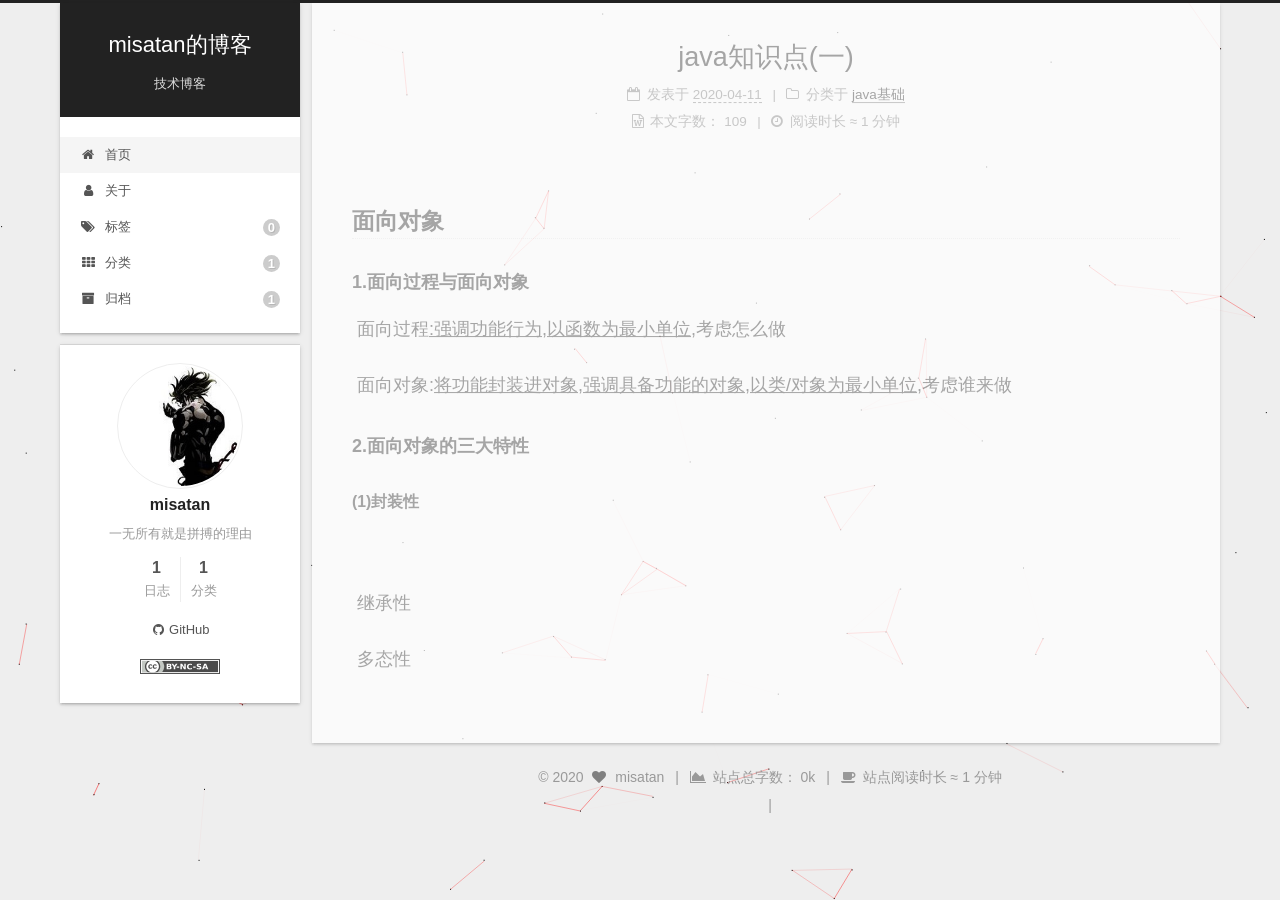
==== commit 26c47cfa: "Site updated: 2020-07-16 22:42:40" ====
--- a/index.html
+++ b/index.html
@@ -184,7 +184,7 @@
   
   
   <article itemscope itemtype="http://schema.org/Article" class="post-block home" lang="zh-CN">
-    <link itemprop="mainEntityOfPage" href="https://misatan.github.io.git/2020/04/11/java%E7%9F%A5%E8%AF%86%E7%82%B9-%E4%B8%80/">
+    <link itemprop="mainEntityOfPage" href="https://misatan.github.io.git/2020/04/11/java%E7%9F%A5%E8%AF%86%E7%82%B9%E4%B8%80/">
 
     <span hidden itemprop="author" itemscope itemtype="http://schema.org/Person">
       <meta itemprop="image" content="/images/touxiang.jpg">
@@ -198,7 +198,7 @@
       <header class="post-header">
         <h1 class="post-title" itemprop="name headline">
           
-            <a href="/2020/04/11/java%E7%9F%A5%E8%AF%86%E7%82%B9-%E4%B8%80/" class="post-title-link" itemprop="url">java知识点(一)</a>
+            <a href="/2020/04/11/java%E7%9F%A5%E8%AF%86%E7%82%B9%E4%B8%80/" class="post-title-link" itemprop="url">java知识点(一)</a>
         </h1>
 
         <div class="post-meta">
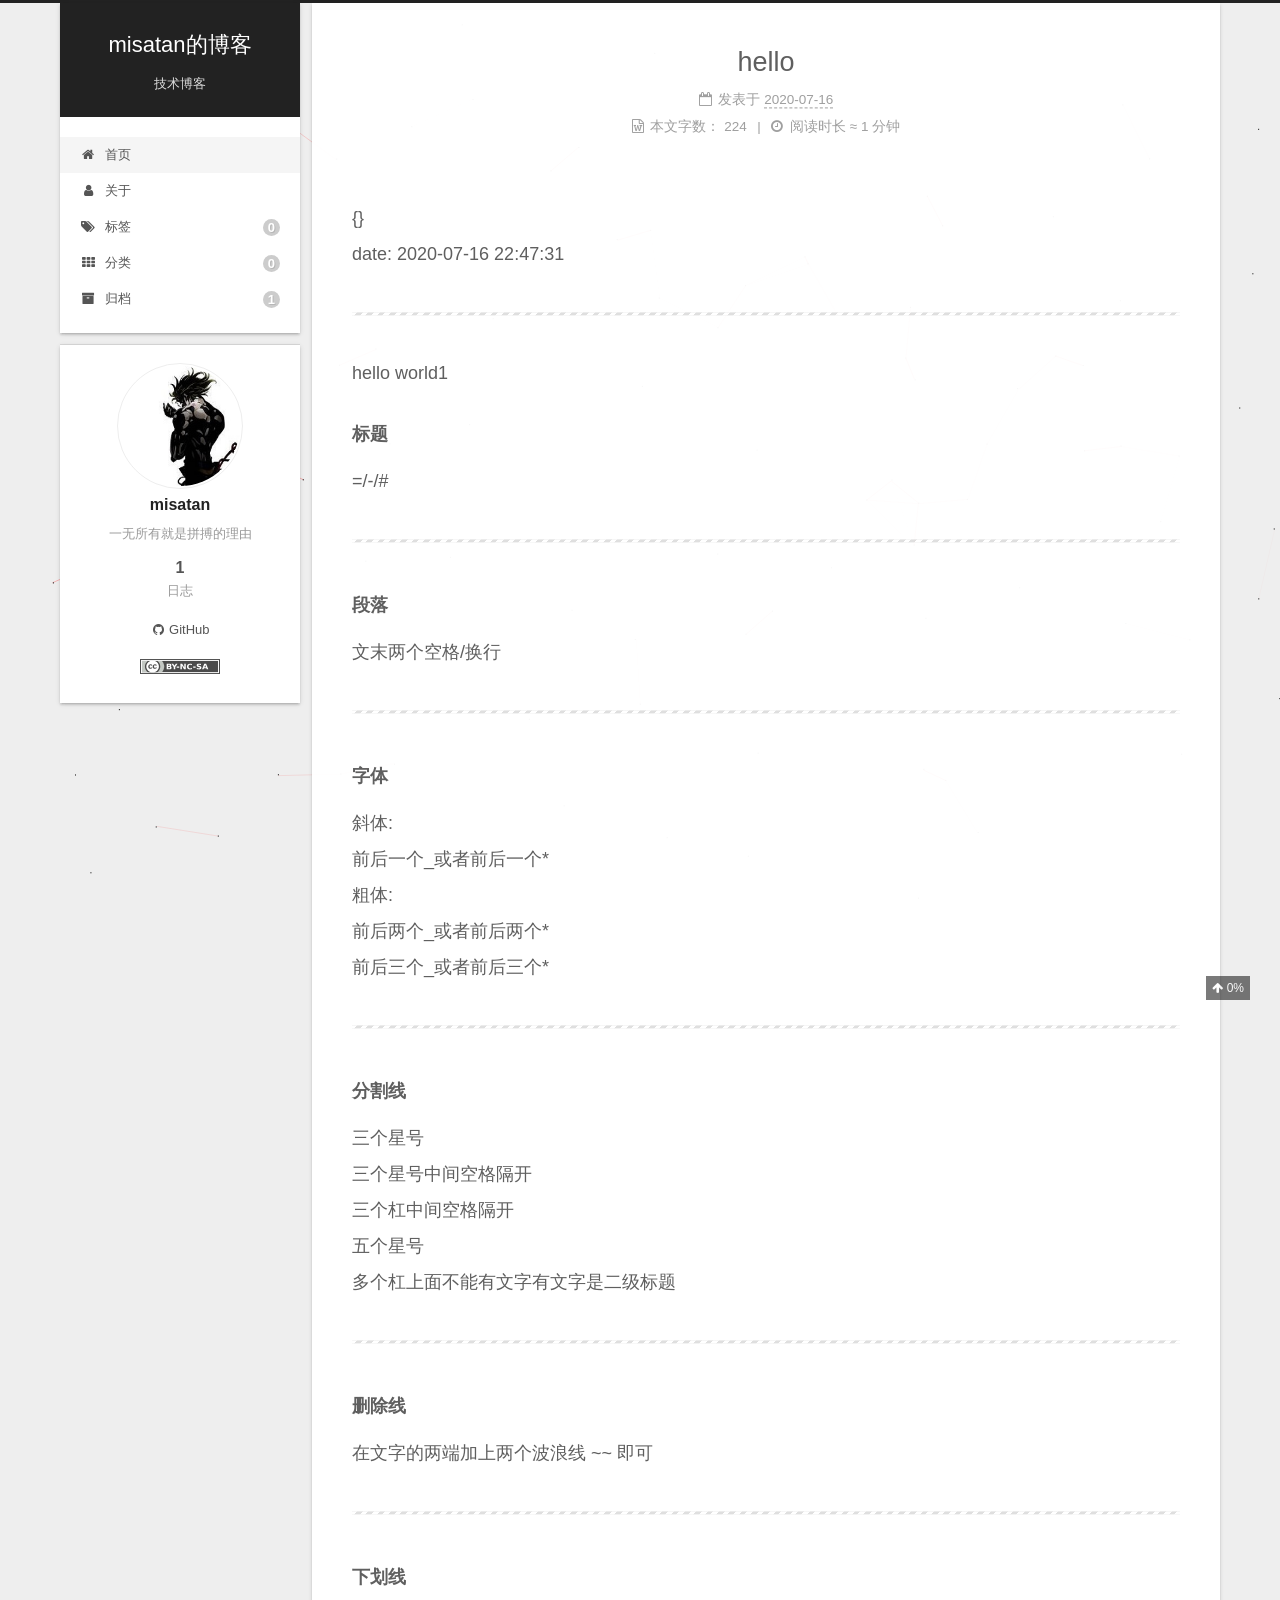
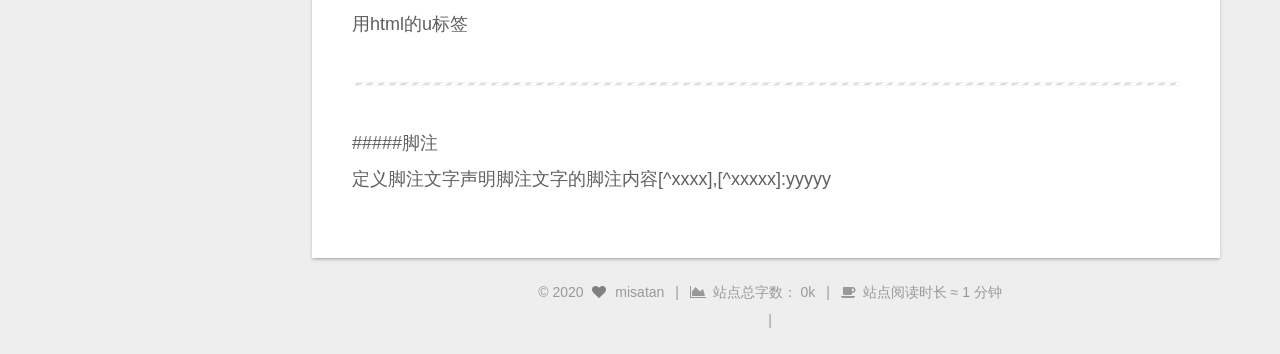
==== commit 373e7166: "Site updated: 2020-07-17 00:10:51" ====
--- a/index.html
+++ b/index.html
@@ -150,7 +150,7 @@
   </li>
         <li class="menu-item menu-item-categories">
 
-    <a href="/categories/" rel="section"><i class="fa fa-fw fa-th"></i>分类<span class="badge">1</span></a>
+    <a href="/categories/" rel="section"><i class="fa fa-fw fa-th"></i>分类<span class="badge">0</span></a>
 
   </li>
         <li class="menu-item menu-item-archives">
@@ -184,7 +184,7 @@
   
   
   <article itemscope itemtype="http://schema.org/Article" class="post-block home" lang="zh-CN">
-    <link itemprop="mainEntityOfPage" href="https://misatan.github.io.git/2020/04/11/java%E7%9F%A5%E8%AF%86%E7%82%B9%E4%B8%80/">
+    <link itemprop="mainEntityOfPage" href="https://misatan.github.io.git/2020/07/16/hello1/">
 
     <span hidden itemprop="author" itemscope itemtype="http://schema.org/Person">
       <meta itemprop="image" content="/images/touxiang.jpg">
@@ -198,7 +198,7 @@
       <header class="post-header">
         <h1 class="post-title" itemprop="name headline">
           
-            <a href="/2020/04/11/java%E7%9F%A5%E8%AF%86%E7%82%B9%E4%B8%80/" class="post-title-link" itemprop="url">java知识点(一)</a>
+            <a href="/2020/07/16/hello1/" class="post-title-link" itemprop="url">hello</a>
         </h1>
 
         <div class="post-meta">
@@ -209,18 +209,7 @@
               <span class="post-meta-item-text">发表于</span>
               
 
-              <time title="创建时间：2020-04-11 20:14:46 / 修改时间：20:52:47" itemprop="dateCreated datePublished" datetime="2020-04-11T20:14:46+08:00">2020-04-11</time>
-            </span>
-            <span class="post-meta-item">
-              <span class="post-meta-item-icon">
-                <i class="fa fa-folder-o"></i>
-              </span>
-              <span class="post-meta-item-text">分类于</span>
-                <span itemprop="about" itemscope itemtype="http://schema.org/Thing">
-                  <a href="/categories/java%E5%9F%BA%E7%A1%80/" itemprop="url" rel="index">
-                    <span itemprop="name">java基础</span>
-                  </a>
-                </span>
+              <time title="创建时间：2020-07-16 23:55:18 / 修改时间：23:55:31" itemprop="dateCreated datePublished" datetime="2020-07-16T23:55:18+08:00">2020-07-16</time>
             </span>
 
           <br>
@@ -229,7 +218,7 @@
                 <i class="fa fa-file-word-o"></i>
               </span>
                 <span class="post-meta-item-text">本文字数：</span>
-              <span>109</span>
+              <span>224</span>
             </span>
             <span class="post-meta-item" title="阅读时长">
               <span class="post-meta-item-icon">
@@ -248,11 +237,22 @@
     <div class="post-body" itemprop="articleBody">
 
       
-          <h3 id="面向对象"><a href="#面向对象" class="headerlink" title="面向对象"></a>面向对象</h3><h5 id="1-面向过程与面向对象"><a href="#1-面向过程与面向对象" class="headerlink" title="1.面向过程与面向对象"></a>1.面向过程与面向对象</h5><p>​    面向过程<u>:强调功能行为,以函数为最小单位</u>,考虑怎么做</p>
-<p>​    面向对象:<u>将功能封装进对象,强调具备功能的对象,以类/对象为最小单位</u>,考虑谁来做</p>
-<h5 id="2-面向对象的三大特性"><a href="#2-面向对象的三大特性" class="headerlink" title="2.面向对象的三大特性"></a>2.面向对象的三大特性</h5><h6 id="1-封装性"><a href="#1-封装性" class="headerlink" title="(1)封装性"></a>(1)封装性</h6><p>​                            </p>
-<p>​            继承性</p>
-<p>​            多态性</p>
+          <p>{}<br>date: 2020-07-16 22:47:31</p>
+<hr>
+<p>hello world1  </p>
+<h5 id="标题"><a href="#标题" class="headerlink" title="标题"></a>标题</h5><p>=/-/#</p>
+<hr>
+<h5 id="段落"><a href="#段落" class="headerlink" title="段落"></a>段落</h5><p>文末两个空格/换行</p>
+<hr>
+<h5 id="字体"><a href="#字体" class="headerlink" title="字体"></a>字体</h5><p>斜体:<br>前后一个_或者前后一个*<br>粗体:<br>前后两个_或者前后两个*<br>前后三个_或者前后三个*</p>
+<hr>
+<h5 id="分割线"><a href="#分割线" class="headerlink" title="分割线"></a>分割线</h5><p>三个星号<br>三个星号中间空格隔开<br>三个杠中间空格隔开<br>五个星号<br>多个杠上面不能有文字有文字是二级标题</p>
+<hr>
+<h5 id="删除线"><a href="#删除线" class="headerlink" title="删除线"></a>删除线</h5><p>在文字的两端加上两个波浪线 ~~ 即可</p>
+<hr>
+<h5 id="下划线"><a href="#下划线" class="headerlink" title="下划线"></a>下划线</h5><p>用html的u标签</p>
+<hr>
+<p>#####脚注<br>定义脚注文字声明脚注文字的脚注内容[^xxxx],[^xxxxx]:yyyyy</p>
 
       
     </div>
@@ -346,12 +346,6 @@
           <span class="site-state-item-name">日志</span>
         </a>
       </div>
-      <div class="site-state-item site-state-categories">
-            <a href="/categories/">
-          
-        <span class="site-state-item-count">1</span>
-        <span class="site-state-item-name">分类</span></a>
-      </div>
   </nav>
 </div>
   <div class="links-of-author motion-element">
--- a/css/main.css
+++ b/css/main.css
@@ -1195,7 +1195,7 @@
 }
 .links-of-author a::before,
 .links-of-author span.exturl::before {
-  background: #1dff70;
+  background: #79ffe4;
   border-radius: 50%;
   content: ' ';
   display: inline-block;
